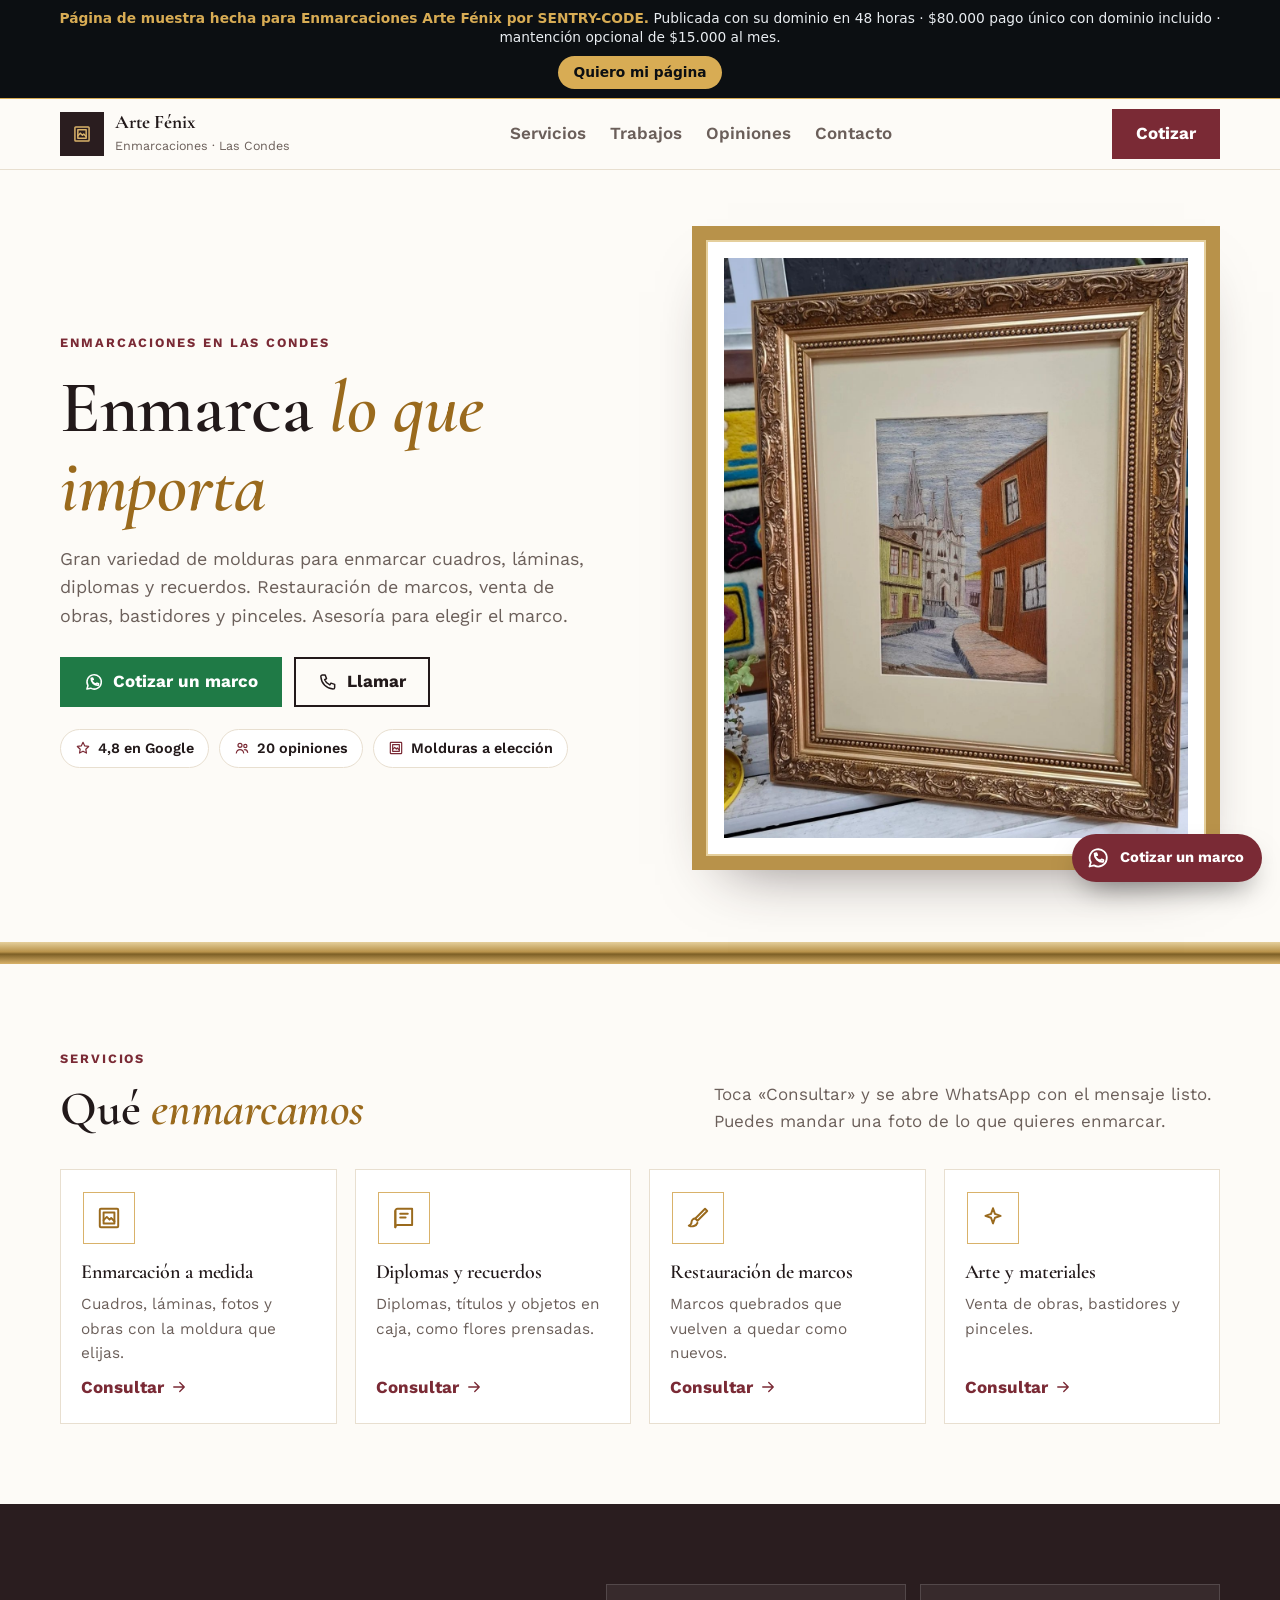
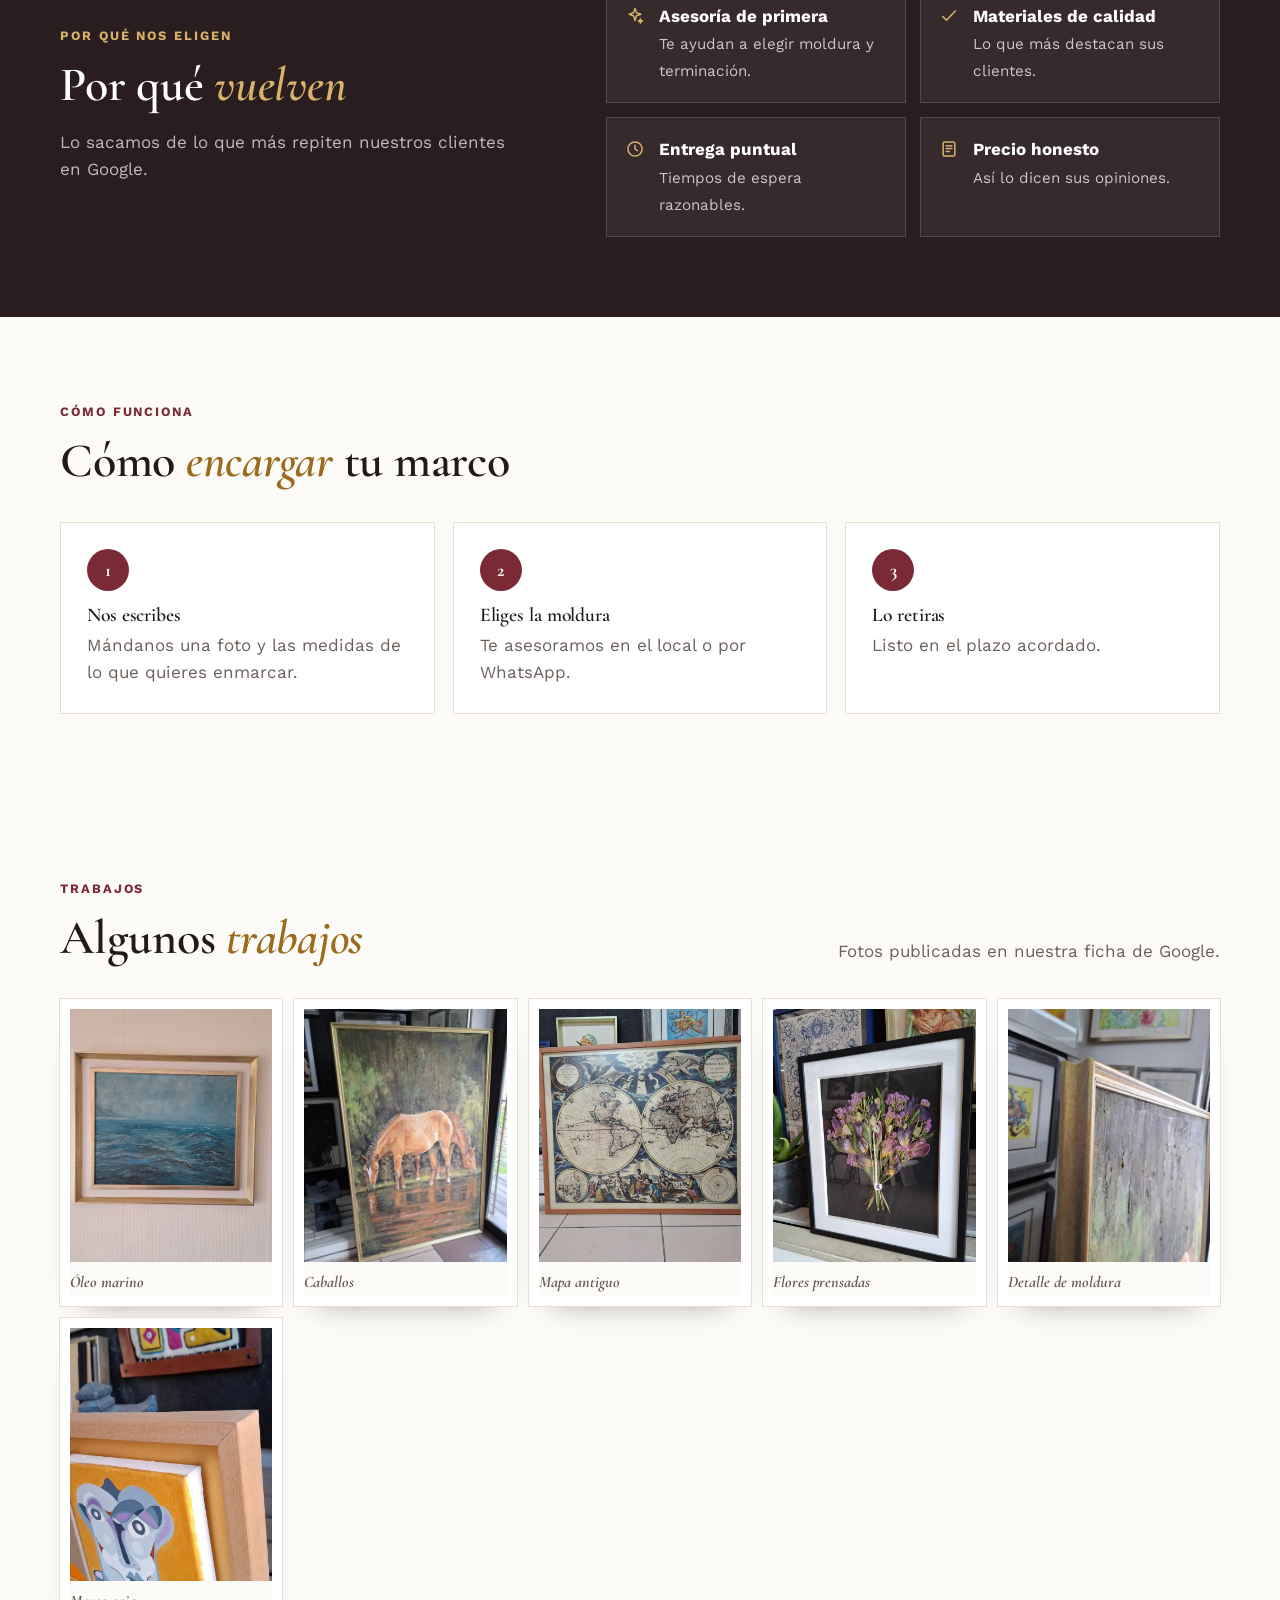
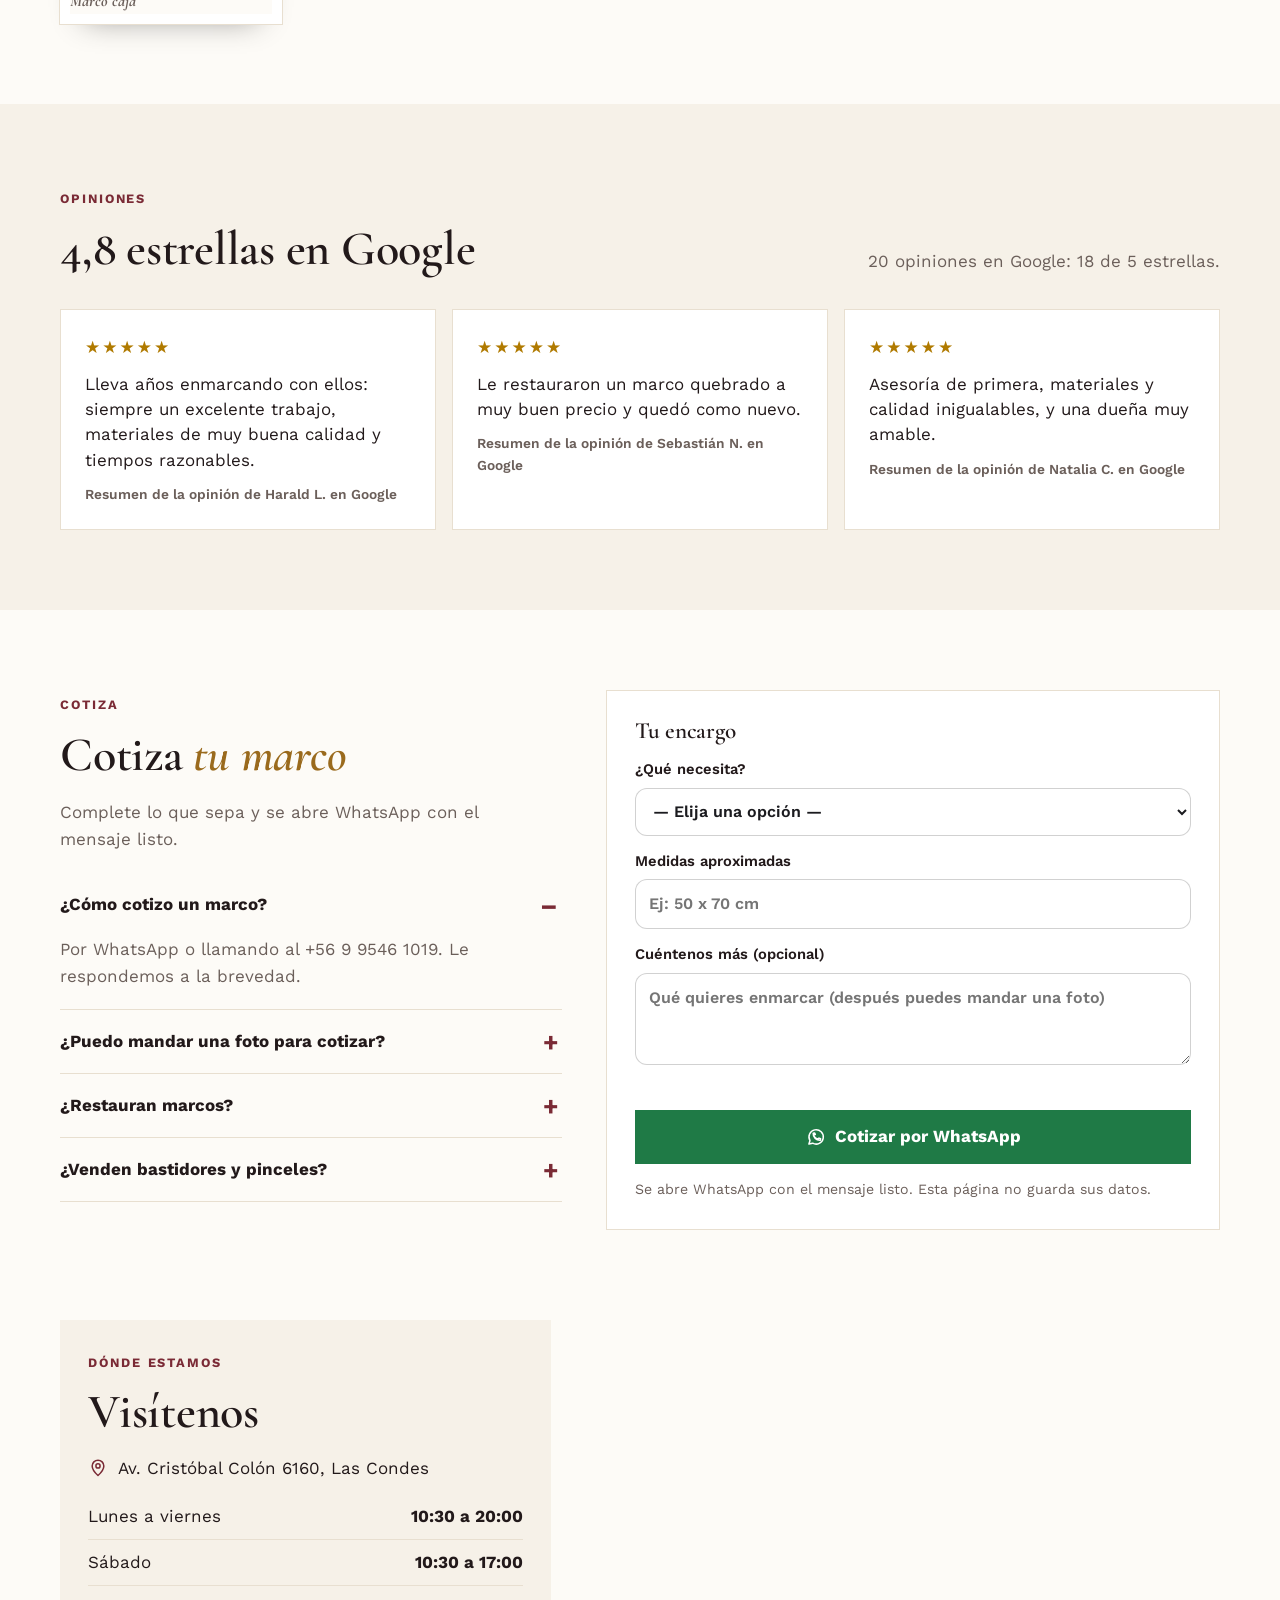
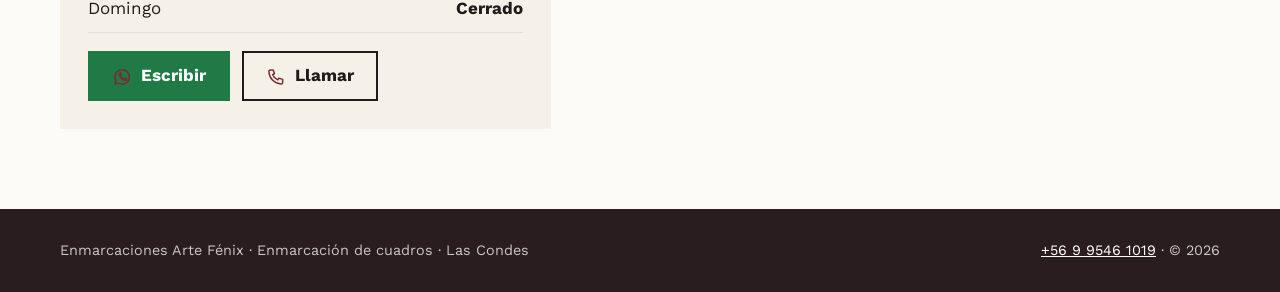
==== index.html @ 9c87235c "Demo enmarcaciones-arte-fenix con su ficha de Google Co-Authored-By: Claude Opus 5.5 <noreply@anthro" ====
<!doctype html>
<html lang="es-CL">
<head>
<meta charset="utf-8">
<meta name="viewport" content="width=device-width, initial-scale=1">
<title>Enmarcaciones Arte Fénix · Enmarcación de cuadros en Las Condes</title>
<meta name="description" content="Enmarcaciones Arte Fénix: enmarcación a medida, diplomas, restauración de marcos y venta de obras y bastidores en Av. Cristóbal Colón 6160, Las Condes.">
<meta name="robots" content="noindex">
<meta property="og:title" content="Enmarcaciones Arte Fénix · Enmarcación de cuadros en Las Condes">
<meta property="og:description" content="Enmarcaciones Arte Fénix: enmarcación a medida, diplomas, restauración de marcos y venta de obras y bastidores en Av. Cristóbal Colón 6160, Las Condes.">
<meta property="og:image" content="https://delaguardaagustin.github.io/enmarcaciones-arte-fenix/assets/vista.jpg"><meta property="og:image:width" content="1200"><meta property="og:image:height" content="630">
<meta property="og:url" content="https://delaguardaagustin.github.io/enmarcaciones-arte-fenix/">
<meta property="og:type" content="website">
<meta name="twitter:card" content="summary_large_image">
<meta name="theme-color" content="#2a1d1f">
<link rel="icon" href="assets/icono.png">
<link rel="preconnect" href="https://fonts.googleapis.com"><link rel="preconnect" href="https://fonts.gstatic.com" crossorigin>
<link href="https://fonts.googleapis.com/css2?family=Cormorant+Garamond:ital,wght@0,500;0,600;1,500&family=Work+Sans:wght@400;500;600&display=swap" rel="stylesheet">
<script>document.documentElement.classList.add('js')</script>
<style>
*{box-sizing:border-box}html{scroll-behavior:smooth;-webkit-text-size-adjust:100%}body{margin:0;overflow-x:hidden}
img{max-width:100%;display:block}a{color:inherit}button,input,select,textarea{font:inherit}
.i{width:20px;height:20px;flex:none;fill:none;stroke:currentColor;stroke-width:1.8;stroke-linecap:round;stroke-linejoin:round}
.sr{position:absolute;width:1px;height:1px;overflow:hidden;clip:rect(0 0 0 0);white-space:nowrap}
:focus-visible{outline:3px solid var(--c2);outline-offset:2px}
.barra-movil{display:none}
@media (max-width:760px){.barra-movil{position:fixed;left:0;right:0;bottom:0;z-index:60;display:grid;grid-template-columns:1fr 1fr;box-shadow:0 -8px 24px -12px rgba(0,0,0,.35)}
 .barra-movil a{display:flex;align-items:center;justify-content:center;gap:8px;min-height:56px;font-weight:700;text-decoration:none;color:#fff;background:var(--c1)}
 .barra-movil a.wa{background:#1f7a46}body{padding-bottom:56px}}
.fab{position:fixed;right:18px;bottom:18px;z-index:59;display:inline-flex;align-items:center;gap:10px;background:var(--c1);color:#fff;text-decoration:none;font-weight:700;font-size:.92rem;padding:12px 18px 12px 14px;border-radius:999px;box-shadow:0 14px 30px -12px rgba(0,0,0,.55)}
.fab .i{width:24px;height:24px}
@media (max-width:760px){.fab{bottom:68px;right:12px;padding:11px 14px}.fab .fab-txt{display:none}}
.campo{display:grid;gap:6px;font-weight:600;font-size:.92rem}
.campo input,.campo select,.campo textarea{width:100%;min-height:48px;padding:11px 13px;border-radius:12px;border:1px solid rgba(0,0,0,.18);background:#fff;color:#1b1b1f;font-size:1rem}
.campo textarea{min-height:92px;resize:vertical}
.aviso-f{min-height:1.2em;margin:0;color:#a3122a;font-weight:600;font-size:.9rem}
.reveal{opacity:1}.js .reveal{opacity:0;transform:translateY(18px);transition:opacity .6s ease,transform .6s ease}.js .reveal.visto{opacity:1;transform:none}
@media (prefers-reduced-motion:reduce){.js .reveal{opacity:1;transform:none;transition:none}html{scroll-behavior:auto}}

body{font:400 17px/1.6 var(--fx);color:var(--tinta);background:var(--fondo)}
h1,h2,h3{font-family:var(--ft);margin:0;line-height:1.08}h2{font-size:clamp(1.9rem,4.4vw,3rem)}h1 em,h2 em{font-style:normal;color:var(--c1)}
.wrap{width:min(1160px,100% - 36px);margin:0 auto}section{padding:80px 0}
.eti{display:inline-flex;align-items:center;gap:8px;font-weight:700;font-size:.8rem;letter-spacing:.15em;text-transform:uppercase;color:var(--c1);margin-bottom:14px}
header{position:sticky;top:0;z-index:50;background:var(--fondo);border-bottom:1px solid var(--linea)}
.nav{display:flex;align-items:center;justify-content:space-between;gap:16px;min-height:70px}
.marca{display:flex;align-items:center;gap:11px;text-decoration:none;min-width:0}
.marca .sello{width:44px;height:44px;border-radius:calc(var(--r) * .6);background:var(--c1);color:#fff;display:grid;place-items:center;flex:none}
.marca b{display:block;font:700 1.2rem/1.1 var(--ft)}.marca small{display:block;font-size:.78rem;color:var(--suave);margin-top:3px}
.menu{display:flex;gap:24px}.menu a{text-decoration:none;font-weight:600;color:var(--suave)}.menu a:hover{color:var(--c1)}
@media (max-width:940px){.menu{display:none}}
.btn{display:inline-flex;align-items:center;justify-content:center;gap:9px;min-height:50px;padding:0 22px;border-radius:var(--r);font-weight:700;text-decoration:none;border:2px solid currentColor;cursor:pointer;transition:transform .15s}
.btn:hover{transform:translateY(-2px)}.btn-p{background:var(--c1);border-color:var(--c1);color:#fff}.btn-wa{background:#1f7a46;border-color:#1f7a46;color:#fff}.btn-o{color:var(--tinta);background:transparent}
@media (max-width:520px){.nav .btn{display:none}}
.portada{padding:56px 0 72px}.portada h1{font-size:clamp(2.3rem,5.4vw,4rem)}.baja{font-size:1.12rem;color:var(--suave);max-width:48ch;margin:18px 0 26px}
.acciones{display:flex;flex-wrap:wrap;gap:12px}
.chips{display:flex;flex-wrap:wrap;gap:10px;list-style:none;padding:0;margin:22px 0 0}
.chips li{display:inline-flex;align-items:center;gap:7px;background:var(--panel);border:1px solid var(--linea);border-radius:999px;padding:7px 14px;font-size:.9rem;font-weight:600}.chips .i{width:16px;height:16px;color:var(--c1)}
.lado .wrap{display:grid;grid-template-columns:1.05fr .95fr;gap:48px;align-items:center}
.foto-p{position:relative}.foto-p img{width:100%;aspect-ratio:4/3;object-fit:cover;border-radius:var(--r)}
@media (max-width:880px){.lado .wrap{grid-template-columns:1fr}}
.plena{position:relative;min-height:min(86vh,760px);display:flex;align-items:flex-end;background:linear-gradient(180deg,rgba(0,0,0,.15),rgba(0,0,0,.72)),var(--fondo-p) center/cover;color:#fff}
.plena .caja-p{max-width:680px}.plena .baja{color:rgba(255,255,255,.86)}.plena .btn-o{color:#fff}.plena .chips li{background:rgba(0,0,0,.35);border-color:rgba(255,255,255,.25);color:#fff}
.arriba .fila-p{display:grid;grid-template-columns:1fr auto;gap:30px;align-items:end;margin:8px 0 30px}.arriba .foto-p img{aspect-ratio:21/9}
@media (max-width:820px){.arriba .fila-p{grid-template-columns:1fr}.arriba .foto-p img{aspect-ratio:4/3}}
.cab{display:flex;flex-wrap:wrap;justify-content:space-between;align-items:flex-end;gap:16px 40px;margin-bottom:34px}.cab p{max-width:46ch;color:var(--suave);margin:0}
.servs{display:grid;grid-template-columns:repeat(auto-fit,minmax(230px,1fr));gap:18px}
.serv{background:var(--panel);border:1px solid var(--linea);border-radius:var(--r);overflow:hidden;display:flex;flex-direction:column}
.serv img{width:100%;aspect-ratio:4/3;object-fit:cover}.serv .ic-serv{margin:22px 22px 0;width:52px;height:52px;border-radius:calc(var(--r) * .6);display:grid;place-items:center;background:var(--c3);color:var(--c1)}
.serv .ic-serv .i{width:26px;height:26px}
.serv div{padding:18px 20px 22px;display:flex;flex-direction:column;gap:8px;flex:1}.serv h3{font-size:1.25rem}.serv p{margin:0;color:var(--suave);font-size:.96rem;flex:1}
.serv a{display:inline-flex;align-items:center;gap:6px;font-weight:700;color:var(--c1);text-decoration:none}.serv a .i{width:18px;height:18px}
.confianza{background:var(--oscuro);color:#f2f2f2}.confianza h2{color:#fff}.confianza h2 em{color:var(--c2)}.plena .eti{color:var(--c2)}.confianza .eti{color:var(--c2)}.confianza .nota-p{color:rgba(255,255,255,.7)}
.confianza .wrap{display:grid;grid-template-columns:.9fr 1.1fr;gap:44px;align-items:center}@media (max-width:860px){.confianza .wrap{grid-template-columns:1fr}}
.puntos{list-style:none;margin:0;padding:0;display:grid;grid-template-columns:1fr 1fr;gap:14px}@media (max-width:560px){.puntos{grid-template-columns:1fr}}
.puntos li{display:flex;gap:14px;align-items:flex-start;background:rgba(255,255,255,.06);border:1px solid rgba(255,255,255,.14);border-radius:var(--r);padding:18px}
.puntos .i{color:var(--c2);margin-top:3px}.puntos b{display:block;color:#fff}.puntos span{color:rgba(255,255,255,.74);font-size:.95rem}
.nota-p{color:var(--suave);max-width:42ch}
.pasos{list-style:none;padding:0;margin:0;display:grid;grid-template-columns:repeat(3,1fr);gap:18px;counter-reset:p}
.pasos li{counter-increment:p;padding:26px;background:var(--panel);border:1px solid var(--linea);border-radius:var(--r)}
.pasos li::before{content:counter(p);display:grid;place-items:center;width:42px;height:42px;border-radius:50%;background:var(--c1);color:#fff;font:700 1.15rem/1 var(--ft);margin-bottom:14px}
.pasos h3{font-size:1.22rem;margin-bottom:6px}.pasos p{margin:0;color:var(--suave)}
@media (max-width:820px){.pasos{grid-template-columns:1fr}}
.gal{display:grid;grid-template-columns:repeat(auto-fit,minmax(200px,1fr));gap:12px}
.gal figure{margin:0;border-radius:var(--r);overflow:hidden;position:relative}.gal img{width:100%;aspect-ratio:1/1;object-fit:cover}
.gal figcaption{position:absolute;left:10px;bottom:10px;background:var(--fondo);color:var(--tinta);font-size:.82rem;font-weight:700;padding:5px 11px;border-radius:999px}
@media (max-width:520px){.gal{grid-template-columns:1fr 1fr}}
.opis{background:var(--c3)}
.resgrid{display:grid;grid-template-columns:repeat(3,1fr);gap:16px}@media (max-width:900px){.resgrid{grid-template-columns:1fr}}
.res{margin:0;background:var(--panel);border:1px solid var(--linea);border-radius:var(--r);padding:24px;display:flex;flex-direction:column;gap:10px}
.res blockquote{margin:0;font-size:1.06rem;line-height:1.5}.res figcaption{color:var(--suave);font-size:.86rem;font-weight:600}.est{color:#b07a00;letter-spacing:2px}
.pedir .wrap{display:grid;grid-template-columns:.9fr 1.1fr;gap:44px;align-items:start}@media (max-width:880px){.pedir .wrap{grid-template-columns:1fr}}
.faqs{margin-top:20px}
.form{background:var(--panel);border:1px solid var(--linea);border-radius:var(--r);padding:28px;display:grid;gap:14px;color:var(--tinta)}
.form h3{font-size:1.45rem}.form small{color:var(--suave)}
.form .btn-f{display:flex;align-items:center;justify-content:center;gap:9px;min-height:54px;border:0;border-radius:var(--r);background:#1f7a46;color:#fff;font-weight:700;cursor:pointer}
.tipo{display:flex;flex-wrap:wrap;gap:8px;border:0;padding:0;margin:0}.tipo legend{font-weight:600;font-size:.92rem;margin-bottom:8px;width:100%}
.tipo label{display:inline-flex;align-items:center;min-height:44px;padding:0 16px;border:1px solid var(--linea);border-radius:var(--r);cursor:pointer;font-weight:600;font-size:.94rem;position:relative}
.tipo input{position:absolute;opacity:0}.tipo label:has(input:checked){border-color:var(--c1);background:var(--c3);color:var(--c1)}.tipo label:has(input:focus-visible){outline:3px solid var(--c2)}
.faq{border-bottom:1px solid var(--linea)}.faq summary{cursor:pointer;list-style:none;padding:18px 34px 18px 0;font-weight:700;position:relative}
.faq summary::-webkit-details-marker{display:none}.faq summary::after{content:"+";position:absolute;right:4px;top:12px;font-size:1.6rem;color:var(--c1)}
.faq[open] summary::after{content:"–"}.faq p{margin:0 0 18px;color:var(--suave)}
.lugar{padding-top:10px}.donde{display:grid;grid-template-columns:1fr 1.3fr;gap:30px;align-items:stretch}.donde .dato{background:var(--c3);border-radius:var(--r);padding:28px}
.donde h2{margin-bottom:16px}.donde .dato p{margin:0 0 12px;display:flex;gap:10px}.donde .dato .i{color:var(--c1);margin-top:3px}
.hor{list-style:none;padding:0;margin:0 0 18px}.hor li{display:flex;justify-content:space-between;gap:12px;padding:9px 0;border-bottom:1px solid var(--linea)}
.mapa{width:100%;min-height:320px;height:100%;border:0;border-radius:var(--r)}
@media (max-width:820px){.donde{grid-template-columns:1fr}}
footer{background:var(--oscuro);color:rgba(255,255,255,.75);font-size:.9rem;padding:30px 0}footer .wrap{display:flex;flex-wrap:wrap;gap:10px 26px;justify-content:space-between}footer a{color:#fff}
:root{--c1:#7a2a35;--c2:#d9b26a;--c3:#f6f1e8;--fondo:#fdfbf7;--tinta:#22191a;--suave:#6b5f5a;--linea:#e8dfd0;--panel:#fff;--oscuro:#2a1d1f;--ft:'Cormorant Garamond',Georgia,serif;--fx:'Work Sans',system-ui,sans-serif;--r:0px}
h1,h2,h3{font-weight:600;letter-spacing:-.005em}h1{font-size:clamp(2.8rem,6vw,4.6rem)!important}h1 em,h2 em{font-style:italic;color:#9a6a1d}
.foto-p{padding:18px;background:#fff;border:14px solid #b8924a;box-shadow:inset 0 0 0 2px #e5cf9c,0 30px 60px -36px rgba(42,29,31,.6)}
.foto-p img{border-radius:0;aspect-ratio:4/5}
.marca .sello{border-radius:0;background:var(--oscuro);color:var(--c2)}.btn{border-radius:0}.btn-p{background:var(--c1)}
.gal figure{border:10px solid #fff;box-shadow:0 0 0 1px var(--linea),0 18px 30px -24px rgba(0,0,0,.45)}.gal img{aspect-ratio:4/5}
.gal figcaption{background:transparent;color:var(--suave);position:static;padding:8px 0 0;font-style:italic;font-family:var(--ft);font-size:1rem}
.serv{border:1px solid var(--linea)}.serv .ic-serv{background:transparent;border:1px solid var(--c2);color:#9a6a1d}
.moldura{height:22px;background:linear-gradient(180deg,#e5cf9c,#b8924a 45%,#7d5f26 55%,#d9b26a)}</style>
</head>
<body>

<style>
.muestra{background:#0c0f12;color:#e9edf1;font:500 .86rem/1.4 system-ui,-apple-system,"Segoe UI",sans-serif;border-bottom:1px solid #d8ac54}
.muestra div{width:min(1220px,100% - 28px);margin:0 auto;display:flex;flex-wrap:wrap;align-items:center;justify-content:center;gap:8px 18px;padding:9px 0;text-align:center}
.muestra b{color:#d8ac54;font-weight:700}
.muestra a{background:#d8ac54;color:#0c0f12;font-weight:700;text-decoration:none;border-radius:999px;padding:7px 15px;white-space:nowrap}
.muestra a:hover{background:#e9c57a}
</style>
<div class="muestra"><div><span><b>Página de muestra hecha para Enmarcaciones Arte Fénix por SENTRY-CODE.</b> Publicada con su dominio en 48 horas · $80.000 pago único con dominio incluido · mantención opcional de $15.000 al mes.</span><a href="https://wa.me/56974479565?text=Hola%20Agust%C3%ADn%2C%20vi%20la%20p%C3%A1gina%20de%20muestra%20de%20Enmarcaciones%20Arte%20F%C3%A9nix%20y%20quiero%20publicarla" target="_blank" rel="noopener">Quiero mi página</a></div></div>

<header><div class="wrap nav">
  <a class="marca" href="#inicio"><span class="sello"><svg class="i" viewBox="0 0 24 24" aria-hidden="true"><rect x="3.5" y="3.5" width="17" height="17" rx="1"/><rect x="7" y="7" width="10" height="10"/><path d="M7 14l3-3 2.5 2.5L14 12l3 3"/></svg></span><span><b>Arte Fénix</b><small>Enmarcaciones · Las Condes</small></span></a>
  <nav class="menu" aria-label="Secciones"><a href="#servicios">Servicios</a><a href="#trabajos">Trabajos</a><a href="#opiniones">Opiniones</a><a href="#contacto">Contacto</a></nav>
  <a class="btn btn-p" href="#contacto">Cotizar</a>
</div></header>
<main id="inicio">
<section class="portada lado"><div class="wrap">
    <div class="reveal"><span class="eti">Enmarcaciones en Las Condes</span><h1>Enmarca <em>lo que importa</em></h1><p class="baja">Gran variedad de molduras para enmarcar cuadros, láminas, diplomas y recuerdos. Restauración de marcos, venta de obras, bastidores y pinceles. Asesoría para elegir el marco.</p>
      <div class="acciones"><a class="btn btn-wa" href="https://wa.me/56995461019?text=Hola%2C%20vi%20su%20p%C3%A1gina%20web%20y%20quiero%20cotizar%20un%20marco" target="_blank" rel="noopener"><svg class="i" viewBox="0 0 24 24" aria-hidden="true"><path d="M3.5 20.5l1.3-4.2A8.6 8.6 0 1 1 8 19.4z"/><path d="M9 8.6c.2 2.9 2.6 5.4 5.6 5.8l1-1.1 1.9.8-.4 1.8c-4.6.4-8.8-3.6-8.5-8.3l1.8-.4.8 1.9z"/></svg>Cotizar un marco</a><a class="btn btn-o" href="tel:+56995461019"><svg class="i" viewBox="0 0 24 24" aria-hidden="true"><path d="M5 3.5h3.6l1.6 4.4-2.2 1.4a11 11 0 0 0 6.2 6.2l1.4-2.2 4.4 1.6V18.5A2 2 0 0 1 18 20.5 15.5 15.5 0 0 1 3.5 6 2 2 0 0 1 5 3.5z"/></svg>Llamar</a></div><ul class="chips"><li><svg class="i" viewBox="0 0 24 24" aria-hidden="true"><path d="M12 3.5l2.6 5.4 5.9.8-4.3 4.1 1 5.8L12 16.8l-5.2 2.8 1-5.8-4.3-4.1 5.9-.8z"/></svg>4,8 en Google</li><li><svg class="i" viewBox="0 0 24 24" aria-hidden="true"><circle cx="9" cy="8" r="3"/><path d="M3.5 19.5c.6-3.3 2.8-5 5.5-5s4.9 1.7 5.5 5"/><circle cx="17" cy="9" r="2.4"/><path d="M15.5 14.6c2.4-.3 4.4 1.2 5 4"/></svg>20 opiniones</li><li><svg class="i" viewBox="0 0 24 24" aria-hidden="true"><rect x="3.5" y="3.5" width="17" height="17" rx="1"/><rect x="7" y="7" width="10" height="10"/><path d="M7 14l3-3 2.5 2.5L14 12l3 3"/></svg>Molduras a elección</li></ul></div>
    <div class="foto-p reveal"><img src="assets/hero.jpg" alt="Lámina enmarcada con passe-partout crema y marco dorado tallado"></div></div></section>
<div class="moldura" aria-hidden="true"></div>
<section id="servicios"><div class="wrap">
  <div class="cab reveal"><div><span class="eti">Servicios</span><h2>Qué <em>enmarcamos</em></h2></div><p>Toca «Consultar» y se abre WhatsApp con el mensaje listo. Puedes mandar una foto de lo que quieres enmarcar.</p></div>
  <div class="servs"><article class="serv reveal"><span class="ic-serv"><svg class="i" viewBox="0 0 24 24" aria-hidden="true"><rect x="3.5" y="3.5" width="17" height="17" rx="1"/><rect x="7" y="7" width="10" height="10"/><path d="M7 14l3-3 2.5 2.5L14 12l3 3"/></svg></span><div><h3>Enmarcación a medida</h3><p>Cuadros, láminas, fotos y obras con la moldura que elijas.</p>
      <a href="https://wa.me/56995461019?text=Hola%2C%20vi%20su%20p%C3%A1gina%20web%20y%20quiero%20consultar%20por%3A%20enmarcaci%C3%B3n%20a%20medida." target="_blank" rel="noopener">Consultar <svg class="i" viewBox="0 0 24 24" aria-hidden="true"><path d="M5 12h14M13 6l6 6-6 6"/></svg></a></div></article><article class="serv reveal"><span class="ic-serv"><svg class="i" viewBox="0 0 24 24" aria-hidden="true"><path d="M4 5.5A2 2 0 0 1 6 3.5h13.5v15H6a2 2 0 0 0-2 2z"/><path d="M4 20.5v-15M8.5 8h7M8.5 11.5h5"/></svg></span><div><h3>Diplomas y recuerdos</h3><p>Diplomas, títulos y objetos en caja, como flores prensadas.</p>
      <a href="https://wa.me/56995461019?text=Hola%2C%20vi%20su%20p%C3%A1gina%20web%20y%20quiero%20consultar%20por%3A%20diplomas%20y%20recuerdos." target="_blank" rel="noopener">Consultar <svg class="i" viewBox="0 0 24 24" aria-hidden="true"><path d="M5 12h14M13 6l6 6-6 6"/></svg></a></div></article><article class="serv reveal"><span class="ic-serv"><svg class="i" viewBox="0 0 24 24" aria-hidden="true"><path d="M18.5 3.5l2 2-9 9-2-2z"/><path d="M9.5 12.5c-2 0-3.5 1.5-3.5 3.5 0 1.5-1 2.5-2.5 3 3 1.5 7 .5 8-2.5"/></svg></span><div><h3>Restauración de marcos</h3><p>Marcos quebrados que vuelven a quedar como nuevos.</p>
      <a href="https://wa.me/56995461019?text=Hola%2C%20vi%20su%20p%C3%A1gina%20web%20y%20quiero%20consultar%20por%3A%20restauraci%C3%B3n%20de%20marcos." target="_blank" rel="noopener">Consultar <svg class="i" viewBox="0 0 24 24" aria-hidden="true"><path d="M5 12h14M13 6l6 6-6 6"/></svg></a></div></article><article class="serv reveal"><span class="ic-serv"><svg class="i" viewBox="0 0 24 24" aria-hidden="true"><path d="M12 3l1.8 5.2L19 10l-5.2 1.8L12 17l-1.8-5.2L5 10l5.2-1.8z"/></svg></span><div><h3>Arte y materiales</h3><p>Venta de obras, bastidores y pinceles.</p>
      <a href="https://wa.me/56995461019?text=Hola%2C%20vi%20su%20p%C3%A1gina%20web%20y%20quiero%20consultar%20por%3A%20arte%20y%20materiales." target="_blank" rel="noopener">Consultar <svg class="i" viewBox="0 0 24 24" aria-hidden="true"><path d="M5 12h14M13 6l6 6-6 6"/></svg></a></div></article></div>
</div></section>

<section class="confianza"><div class="wrap">
  <div class="reveal"><span class="eti">Por qué nos eligen</span><h2>Por qué <em>vuelven</em></h2><p class="nota-p">Lo sacamos de lo que más repiten nuestros clientes en Google.</p></div>
  <ul class="puntos reveal"><li><svg class="i" viewBox="0 0 24 24" aria-hidden="true"><path d="M12 3l1.8 5.2L19 10l-5.2 1.8L12 17l-1.8-5.2L5 10l5.2-1.8z"/><path d="M18.5 15.5l.7 1.8 1.8.7-1.8.7-.7 1.8-.7-1.8-1.8-.7 1.8-.7z"/></svg><div><b>Asesoría de primera</b><span>Te ayudan a elegir moldura y terminación.</span></div></li><li><svg class="i" viewBox="0 0 24 24" aria-hidden="true"><path d="M4.5 12.5l4.5 4.5 10.5-11"/></svg><div><b>Materiales de calidad</b><span>Lo que más destacan sus clientes.</span></div></li><li><svg class="i" viewBox="0 0 24 24" aria-hidden="true"><circle cx="12" cy="12" r="8.5"/><path d="M12 7.5V12l3 2"/></svg><div><b>Entrega puntual</b><span>Tiempos de espera razonables.</span></div></li><li><svg class="i" viewBox="0 0 24 24" aria-hidden="true"><rect x="5" y="3.5" width="14" height="17" rx="2"/><path d="M8.5 8h7M8.5 11.5h7M8.5 15h4"/></svg><div><b>Precio honesto</b><span>Así lo dicen sus opiniones.</span></div></li></ul>
</div></section>

<section class="como"><div class="wrap">
  <div class="cab reveal"><div><span class="eti">Cómo funciona</span><h2>Cómo <em>encargar</em> tu marco</h2></div></div>
  <ol class="pasos"><li class="reveal"><h3>Nos escribes</h3><p>Mándanos una foto y las medidas de lo que quieres enmarcar.</p></li><li class="reveal"><h3>Eliges la moldura</h3><p>Te asesoramos en el local o por WhatsApp.</p></li><li class="reveal"><h3>Lo retiras</h3><p>Listo en el plazo acordado.</p></li></ol>
</div></section>

<section id="trabajos"><div class="wrap">
  <div class="cab reveal"><div><span class="eti">Trabajos</span><h2>Algunos <em>trabajos</em></h2></div><p>Fotos publicadas en nuestra ficha de Google.</p></div>
  <div class="gal"><figure class="reveal"><img src="assets/g1.jpg" alt="Óleo de un mar con marco dorado y passe-partout lino" loading="lazy"><figcaption>Óleo marino</figcaption></figure><figure class="reveal"><img src="assets/g2.jpg" alt="Pintura de caballos con marco dorado delgado" loading="lazy"><figcaption>Caballos</figcaption></figure><figure class="reveal"><img src="assets/g3.jpg" alt="Mapa antiguo del mundo enmarcado en madera" loading="lazy"><figcaption>Mapa antiguo</figcaption></figure><figure class="reveal"><img src="assets/g4.jpg" alt="Ramo de flores prensadas en caja negra con passe-partout blanco" loading="lazy"><figcaption>Flores prensadas</figcaption></figure><figure class="reveal"><img src="assets/g5.jpg" alt="Esquina de una moldura dorada envejecida" loading="lazy"><figcaption>Detalle de moldura</figcaption></figure><figure class="reveal"><img src="assets/g6.jpg" alt="Obra en marco tipo caja de madera clara" loading="lazy"><figcaption>Marco caja</figcaption></figure></div>
</div></section>

<section id="opiniones" class="opis"><div class="wrap">
  <div class="cab reveal"><div><span class="eti">Opiniones</span><h2>4,8 estrellas en Google</h2></div><p>20 opiniones en Google: 18 de 5 estrellas.</p></div>
  <div class="resgrid"><figure class="res reveal"><span class="est" aria-label="5 de 5 estrellas">★★★★★</span><blockquote>Lleva años enmarcando con ellos: siempre un excelente trabajo, materiales de muy buena calidad y tiempos razonables.</blockquote><figcaption>Resumen de la opinión de Harald L. en Google</figcaption></figure><figure class="res reveal"><span class="est" aria-label="5 de 5 estrellas">★★★★★</span><blockquote>Le restauraron un marco quebrado a muy buen precio y quedó como nuevo.</blockquote><figcaption>Resumen de la opinión de Sebastián N. en Google</figcaption></figure><figure class="res reveal"><span class="est" aria-label="5 de 5 estrellas">★★★★★</span><blockquote>Asesoría de primera, materiales y calidad inigualables, y una dueña muy amable.</blockquote><figcaption>Resumen de la opinión de Natalia C. en Google</figcaption></figure></div>
</div></section>

<section id="contacto" class="pedir"><div class="wrap">
  <div class="reveal"><span class="eti">Cotiza</span><h2>Cotiza <em>tu marco</em></h2>
    <p class="nota-p">Complete lo que sepa y se abre WhatsApp con el mensaje listo.</p>
    <div class="faqs"><details class="faq" open><summary>¿Cómo cotizo un marco?</summary><p>Por WhatsApp o llamando al +56 9 9546 1019. Le respondemos a la brevedad.</p></details><details class="faq"><summary>¿Puedo mandar una foto para cotizar?</summary><p>Sí, con las medidas aproximadas.</p></details><details class="faq"><summary>¿Restauran marcos?</summary><p>Sí, también marcos quebrados.</p></details><details class="faq"><summary>¿Venden bastidores y pinceles?</summary><p>Sí, además de obras.</p></details></div></div>
  <form class="form reveal" data-cot novalidate data-wa="56995461019" data-msg="Hola, vi su página web y quiero cotizar un marco." data-falta="Elija qué necesita.">
    <h3>Tu encargo</h3>
    <label class="campo">¿Qué necesita?<select data-k="Necesito:" data-req><option value="">— Elija una opción —</option><option>Enmarcación a medida</option><option>Diplomas y recuerdos</option><option>Restauración de marcos</option><option>Arte y materiales</option><option>Otra consulta</option></select></label>
    <label class="campo">Medidas aproximadas<input data-k="Medidas:" placeholder="Ej: 50 x 70 cm"></label>
    <label class="campo">Cuéntenos más (opcional)<textarea data-k="Detalle:" placeholder="Qué quieres enmarcar (después puedes mandar una foto)"></textarea></label>
    <p class="aviso-f" role="status"></p>
    <button class="btn-f" type="submit"><svg class="i" viewBox="0 0 24 24" aria-hidden="true"><path d="M3.5 20.5l1.3-4.2A8.6 8.6 0 1 1 8 19.4z"/><path d="M9 8.6c.2 2.9 2.6 5.4 5.6 5.8l1-1.1 1.9.8-.4 1.8c-4.6.4-8.8-3.6-8.5-8.3l1.8-.4.8 1.9z"/></svg>Cotizar por WhatsApp</button>
    <small>Se abre WhatsApp con el mensaje listo. Esta página no guarda sus datos.</small>
  </form>
</div></section>

<section id="ubicacion" class="lugar"><div class="wrap">
  <div class="donde">
    <div class="dato reveal"><span class="eti">Dónde estamos</span><h2>Visítenos</h2>
      <p><svg class="i" viewBox="0 0 24 24" aria-hidden="true"><path d="M12 21s-7-6.2-7-11.4A7 7 0 0 1 19 9.6C19 14.8 12 21 12 21z"/><circle cx="12" cy="9.5" r="2.5"/></svg><span>Av. Cristóbal Colón 6160, Las Condes</span></p><ul class="hor"><li><span>Lunes a viernes</span><b>10:30 a 20:00</b></li><li><span>Sábado</span><b>10:30 a 17:00</b></li><li><span>Domingo</span><b>Cerrado</b></li></ul>
      <div class="acciones"><a class="btn btn-wa" href="https://wa.me/56995461019?text=Hola%2C%20vi%20su%20p%C3%A1gina%20web%20y%20quiero%20cotizar%20un%20marco" target="_blank" rel="noopener"><svg class="i" viewBox="0 0 24 24" aria-hidden="true"><path d="M3.5 20.5l1.3-4.2A8.6 8.6 0 1 1 8 19.4z"/><path d="M9 8.6c.2 2.9 2.6 5.4 5.6 5.8l1-1.1 1.9.8-.4 1.8c-4.6.4-8.8-3.6-8.5-8.3l1.8-.4.8 1.9z"/></svg>Escribir</a><a class="btn btn-o" href="tel:+56995461019"><svg class="i" viewBox="0 0 24 24" aria-hidden="true"><path d="M5 3.5h3.6l1.6 4.4-2.2 1.4a11 11 0 0 0 6.2 6.2l1.4-2.2 4.4 1.6V18.5A2 2 0 0 1 18 20.5 15.5 15.5 0 0 1 3.5 6 2 2 0 0 1 5 3.5z"/></svg>Llamar</a></div></div>
    <iframe class="mapa" title="Mapa de Enmarcaciones Arte Fénix" loading="lazy" src="https://www.google.com/maps?q=Av.%20Crist%C3%B3bal%20Col%C3%B3n%206160%2C%20Las%20Condes%2C%20Chile&z=15&output=embed"></iframe>
  </div>
</div></section>
</main>
<footer><div class="wrap"><span>Enmarcaciones Arte Fénix · Enmarcación de cuadros · Las Condes</span><span><a href="tel:+56995461019">+56 9 9546 1019</a> · &copy; <span id="y"></span></span></div></footer>
<script>
document.querySelectorAll('form[data-cot]').forEach(function(f){f.addEventListener('submit',function(ev){ev.preventDefault();
  var m=f.getAttribute('data-msg'),av=f.querySelector('.aviso-f'),falta=null;
  f.querySelectorAll('[data-k]').forEach(function(el){if((el.type==='radio')&&!el.checked)return;var v=el.value.trim();if(!v&&el.hasAttribute('data-req')&&!falta)falta=el;if(v)m+=' '+el.getAttribute('data-k')+' '+v+'.'});
  if(falta){av.textContent=f.getAttribute('data-falta');falta.focus();return}av.textContent='';
  window.open('https://wa.me/'+f.getAttribute('data-wa')+'?text='+encodeURIComponent(m),'_blank','noopener')})});
</script>
<div class="barra-movil">
  <a class="ll" href="tel:+56995461019"><svg class="i" viewBox="0 0 24 24" aria-hidden="true"><path d="M5 3.5h3.6l1.6 4.4-2.2 1.4a11 11 0 0 0 6.2 6.2l1.4-2.2 4.4 1.6V18.5A2 2 0 0 1 18 20.5 15.5 15.5 0 0 1 3.5 6 2 2 0 0 1 5 3.5z"/></svg>Llamar</a>
  <a class="wa" href="https://wa.me/56995461019?text=Hola%2C%20vi%20su%20p%C3%A1gina%20web%20y%20quiero%20cotizar%20un%20marco" target="_blank" rel="noopener"><svg class="i" viewBox="0 0 24 24" aria-hidden="true"><path d="M3.5 20.5l1.3-4.2A8.6 8.6 0 1 1 8 19.4z"/><path d="M9 8.6c.2 2.9 2.6 5.4 5.6 5.8l1-1.1 1.9.8-.4 1.8c-4.6.4-8.8-3.6-8.5-8.3l1.8-.4.8 1.9z"/></svg>WhatsApp</a>
</div>
<a class="fab" href="https://wa.me/56995461019?text=Hola%2C%20vi%20su%20p%C3%A1gina%20web%20y%20quiero%20cotizar%20un%20marco" target="_blank" rel="noopener"><svg class="i" viewBox="0 0 24 24" aria-hidden="true"><path d="M3.5 20.5l1.3-4.2A8.6 8.6 0 1 1 8 19.4z"/><path d="M9 8.6c.2 2.9 2.6 5.4 5.6 5.8l1-1.1 1.9.8-.4 1.8c-4.6.4-8.8-3.6-8.5-8.3l1.8-.4.8 1.9z"/></svg><span class="fab-txt">Cotizar un marco</span></a>
<script>
(function(){
  var d=document.documentElement;
  var io='IntersectionObserver' in window?new IntersectionObserver(function(es){es.forEach(function(x){if(x.isIntersecting){x.target.classList.add('visto');io.unobserve(x.target)}})},{rootMargin:'0px 0px -8% 0px'}):null;
  document.querySelectorAll('.reveal').forEach(function(el){io?io.observe(el):el.classList.add('visto')});
  var y=document.getElementById('y');if(y)y.textContent=new Date().getFullYear();
  var f=document.getElementById('fWa');
  if(f)f.addEventListener('submit',function(ev){ev.preventDefault();
    var g=function(id){var el=document.getElementById(id);return el?el.value.trim():''};
    var av=document.getElementById('fAviso');
    if(!g('fServ')){av.textContent=f.getAttribute('data-falta');document.getElementById('fServ').focus();return}
    av.textContent='';
    var m=f.getAttribute('data-msg')+g('fServ')+'.';
    if(g('fNombre'))m+=' Mi nombre es '+g('fNombre')+'.';
    if(g('fCuando'))m+=' '+f.getAttribute('data-cuando')+' '+g('fCuando')+'.';
    if(g('fMsg'))m+=' '+g('fMsg');
    window.open('https://wa.me/'+f.getAttribute('data-wa')+'?text='+encodeURIComponent(m),'_blank','noopener');
  });
})();
</script>
<link rel="stylesheet" href="asistente.css">
<script>window.ASISTENTE = {"negocio": "Enmarcaciones Arte Fénix", "persona": "Enmarcaciones Arte Fénix", "wa": "56995461019", "confirma": "los encargos se confirman", "boton": "Cotizar un marco", "saludo": "Hola, soy el asistente de Enmarcaciones Arte Fénix. ¿Qué quieres enmarcar?", "cuando": [{"t": "Lo antes posible", "m": "Lo necesito lo antes posible."}, {"t": "Esta semana", "m": "Me acomoda esta semana."}, {"t": "Solo quiero un presupuesto", "m": "Por ahora solo quiero un presupuesto."}], "servicios": [{"n": "Enmarcación a medida", "info": "Cuadros, láminas, fotos y obras con la moldura que elijas.", "opts": [], "kw": "enmarc|marco|cuadro|lamina|lámina|foto|obra|moldura"}, {"n": "Diplomas y recuerdos", "info": "Diplomas, títulos y objetos en caja, como flores prensadas.", "opts": [], "kw": "diploma|titulo|título|recuerdo|caja|flores|objeto|camiseta|polera"}, {"n": "Restauración de marcos", "info": "Marcos quebrados que vuelven a quedar como nuevos.", "opts": [], "kw": "restaur|quebrad|roto|arregl"}, {"n": "Arte y materiales", "info": "Venta de obras, bastidores y pinceles.", "opts": [], "kw": "bastidor|pincel|obra|pintura|venta|material|taller|clase"}], "faq": [{"pri": true, "kw": "precio|valor|cuanto|costo|cobra|sale|presupuesto|cotiz", "r": "El valor depende de las medidas y la moldura. Cuéntame qué quieres enmarcar y te dejo el mensaje listo."}, {"kw": "donde|direccion|ubicacion|comuna|zona|sector|llegan|van a|delivery|despacho", "r": "Estamos en Av. Cristóbal Colón 6160, Las Condes."}, {"kw": "horario|hora|abren|atienden|sabado|domingo|noche|urgencia|emergencia|24", "r": "Lunes a viernes de 10:30 a 20:00 y sábado de 10:30 a 17:00."}, {"kw": "pago|transferencia|efectivo|tarjeta|boleta|factura|convenio|isapre|fonasa", "r": "Las formas de pago se confirman en el local."}, {"kw": "garantia|seguro|confianza|quien|experiencia|opiniones|resenas", "r": "Arte Fénix tiene 4,8 en Google con 20 opiniones. Destacan la asesoría y la calidad de los materiales."}]};</script>
<script src="asistente.js" defer></script>
<!-- contador de visitas -->
<script>(function(){try{var L=localStorage,S=sessionStorage;if(location.search.indexOf('yo=1')>-1)L.setItem('soy-de-la-casa','1');
if(L.getItem('soy-de-la-casa')||S.getItem('visita-contada'))return;S.setItem('visita-contada','1');
var s=location.pathname.split('/').filter(Boolean)[0]||'',c=JSON.stringify({s:s});if(!s)return;
if(navigator.sendBeacon)navigator.sendBeacon('https://n8n-production-003b9.up.railway.app/webhook/visita',c);else fetch('https://n8n-production-003b9.up.railway.app/webhook/visita',{method:'POST',body:c,keepalive:true});}catch(e){}})();</script>
</body>
</html>
---- asistente.css ----
/* Asistente de reservas — hereda los colores y la tipografía de la página (--bg, --surface, --text, --muted, --accent, --line, --font) */
.asis{--asis-ink:var(--asis-tone,color-mix(in srgb,var(--accent) 62%,#1a1208));position:fixed;right:18px;bottom:82px;z-index:61;width:min(390px,calc(100vw - 24px));max-height:min(580px,calc(100dvh - 106px));display:flex;flex-direction:column;background:var(--bg);color:var(--text);font-family:var(--font);border:1px solid var(--line);border-radius:var(--asis-radius,10px);box-shadow:0 2px 6px rgba(0,0,0,.06),0 22px 48px -12px rgba(0,0,0,.28);opacity:0;transform:translateY(14px) scale(.98);transform-origin:bottom right}
.asis[hidden]{display:none}
@media (prefers-reduced-motion:no-preference){.asis{transition:opacity .28s cubic-bezier(.16,1,.3,1),transform .28s cubic-bezier(.16,1,.3,1)}}
.asis.is-open{opacity:1;transform:none}
.asis ::selection{background:color-mix(in srgb,var(--accent) 30%,transparent)}
.asis-head{display:flex;justify-content:space-between;align-items:flex-start;gap:12px;padding:16px 16px 13px 20px;border-bottom:1px solid var(--line)}
.asis-head strong{display:block;font-family:var(--display,var(--font));font-weight:600;font-size:1.2rem;line-height:1.4}
.asis-head span{display:block;margin-top:3px;font-size:.78rem;line-height:1.4;color:var(--muted)}
.asis-x{flex:none;width:44px;height:44px;display:grid;place-items:center;background:none;border:0;border-radius:50%;color:var(--muted);cursor:pointer}
.asis-x:hover{background:var(--surface);color:var(--text)}
.asis-x svg,.asis-form svg{width:18px;height:18px;fill:none;stroke:currentColor;stroke-width:1.8;stroke-linecap:round;stroke-linejoin:round}
.asis-log{flex:1 1 auto;min-height:120px;overflow-y:auto;padding:18px 20px 6px;scrollbar-width:thin;scrollbar-color:var(--line) transparent}
.asis-log p{margin:0 0 12px;font-size:.98rem;line-height:1.5}
.asis-log .a{max-width:34ch}
.asis-log .asis-dots{color:var(--muted);letter-spacing:.3em}
.asis-log .me{margin-left:auto;width:fit-content;max-width:88%;text-align:right;font-style:italic;color:var(--asis-ink);border-bottom:1px solid var(--accent);padding-bottom:2px}
.asis-log .quote{padding:12px 14px;background:var(--surface);border:1px solid var(--line);border-radius:var(--asis-radius,6px);font-size:.92rem;color:var(--text)}
.asis-opts{display:flex;flex-wrap:wrap;gap:8px;padding:4px 20px 14px}
.asis-opts:empty{display:none}
.asis-chip{font:inherit;font-size:.92rem;line-height:1.4;min-height:44px;display:inline-flex;align-items:center;padding:9px 15px;background:transparent;color:var(--asis-ink);border:1px solid var(--accent);border-radius:var(--asis-radius,6px);cursor:pointer;text-decoration:none;transition:background .15s ease,color .15s ease}
.asis-chip:hover{background:color-mix(in srgb,var(--accent) 14%,transparent)}
.asis-chip.is-primary{background:var(--asis-ink);border-color:var(--asis-ink);color:var(--asis-on,#fff);font-weight:600}
.asis-chip.is-primary:hover{filter:brightness(1.12);background:var(--asis-ink)}
.asis-form{display:flex;gap:8px;padding:12px 14px 14px 20px;border-top:1px solid var(--line)}
.asis-form input{flex:1;min-width:0;font:inherit;font-size:16px;color:var(--text);background:transparent;border:0;border-bottom:1px solid var(--line);padding:8px 2px;border-radius:0;caret-color:var(--accent)}
.asis-form input::placeholder{color:var(--muted)}
.asis-form input:focus{outline:none;border-bottom-color:var(--accent)}
.asis-form button{flex:none;width:44px;height:44px;display:grid;place-items:center;background:var(--asis-ink);color:var(--asis-on,#fff);border:0;border-radius:50%;cursor:pointer}
.asis-form button:hover{filter:brightness(1.12)}
.asis :focus-visible,.fab:focus-visible{outline:2px solid var(--asis-ink,var(--accent));outline-offset:2px}
.asis-sr{position:absolute;width:1px;height:1px;overflow:hidden;clip:rect(0 0 0 0);white-space:nowrap}
@media (max-width:560px){.asis{right:10px;left:10px;width:auto;bottom:78px}.fab .fab-txt{display:inline}}
.asis-direct{display:inline-flex;align-items:center;min-height:32px;margin-top:2px;font-size:.82rem;color:var(--asis-ink);text-decoration:underline;text-underline-offset:3px}
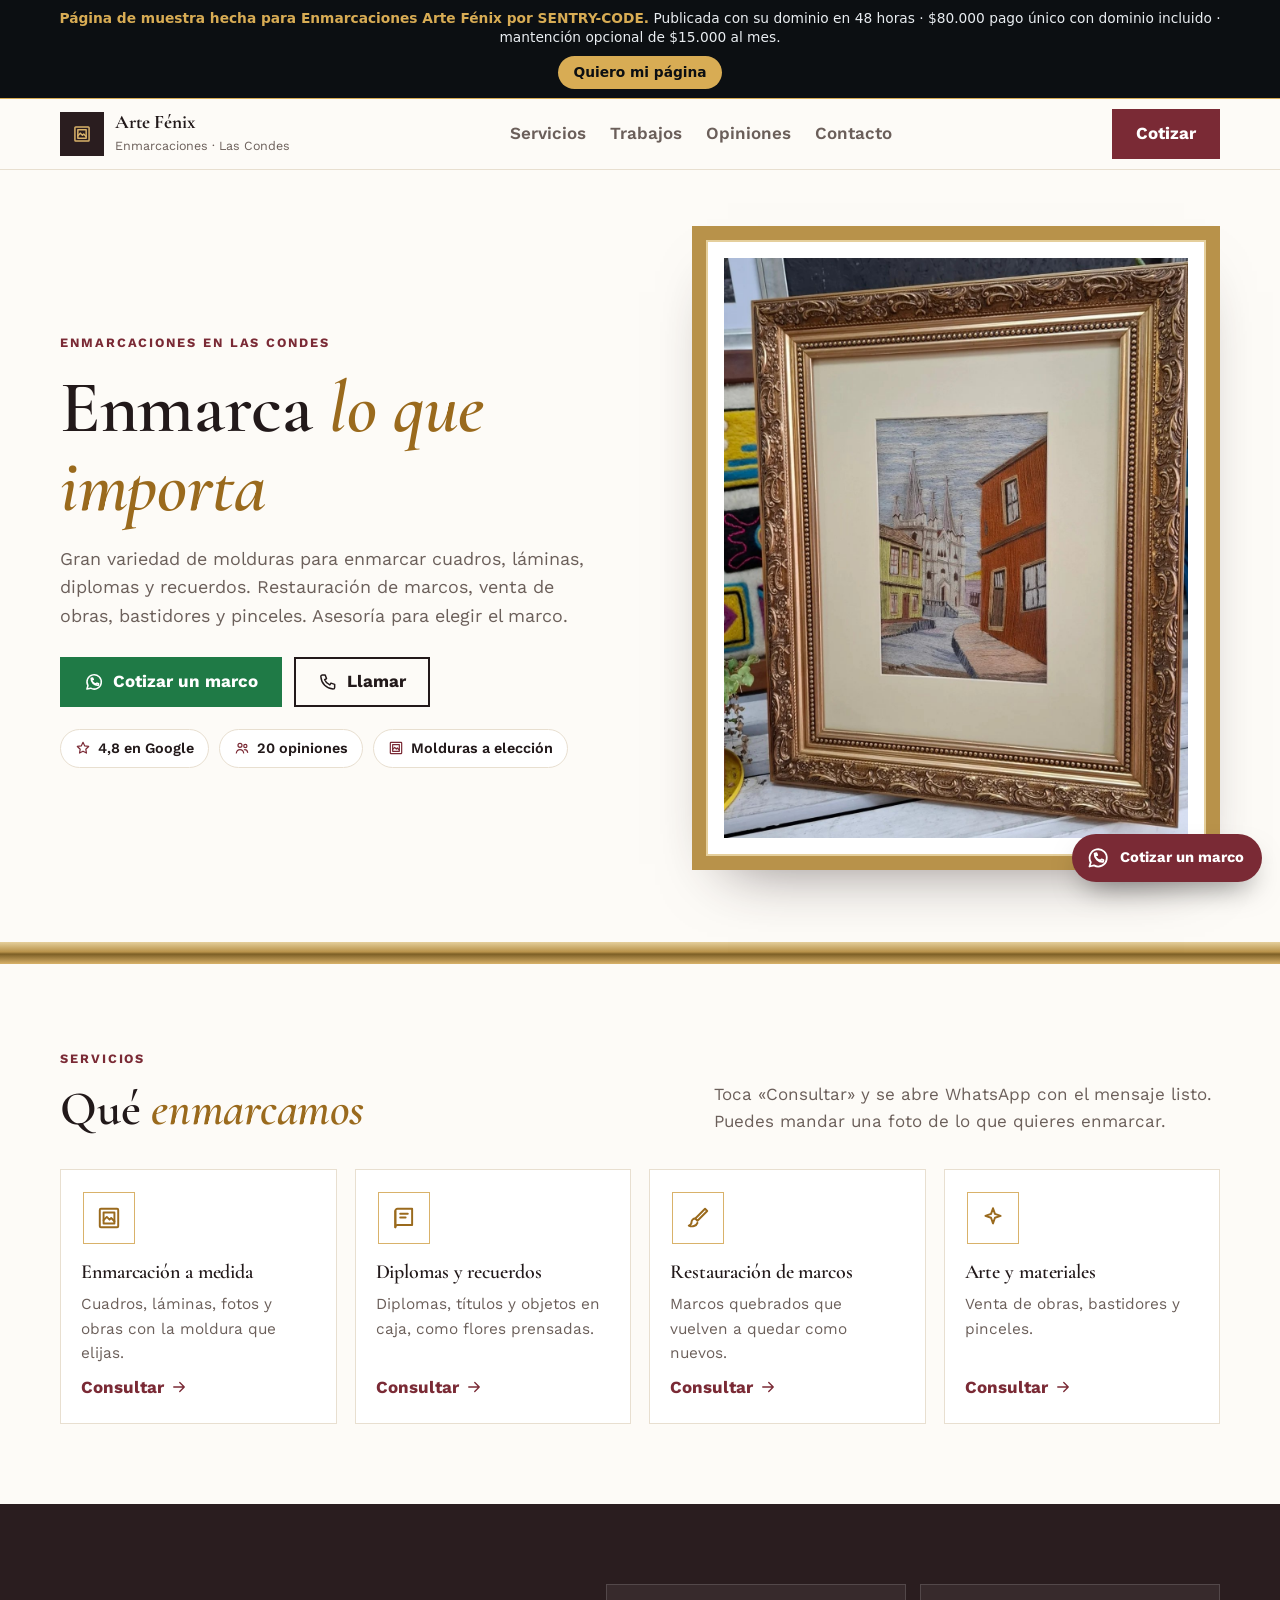
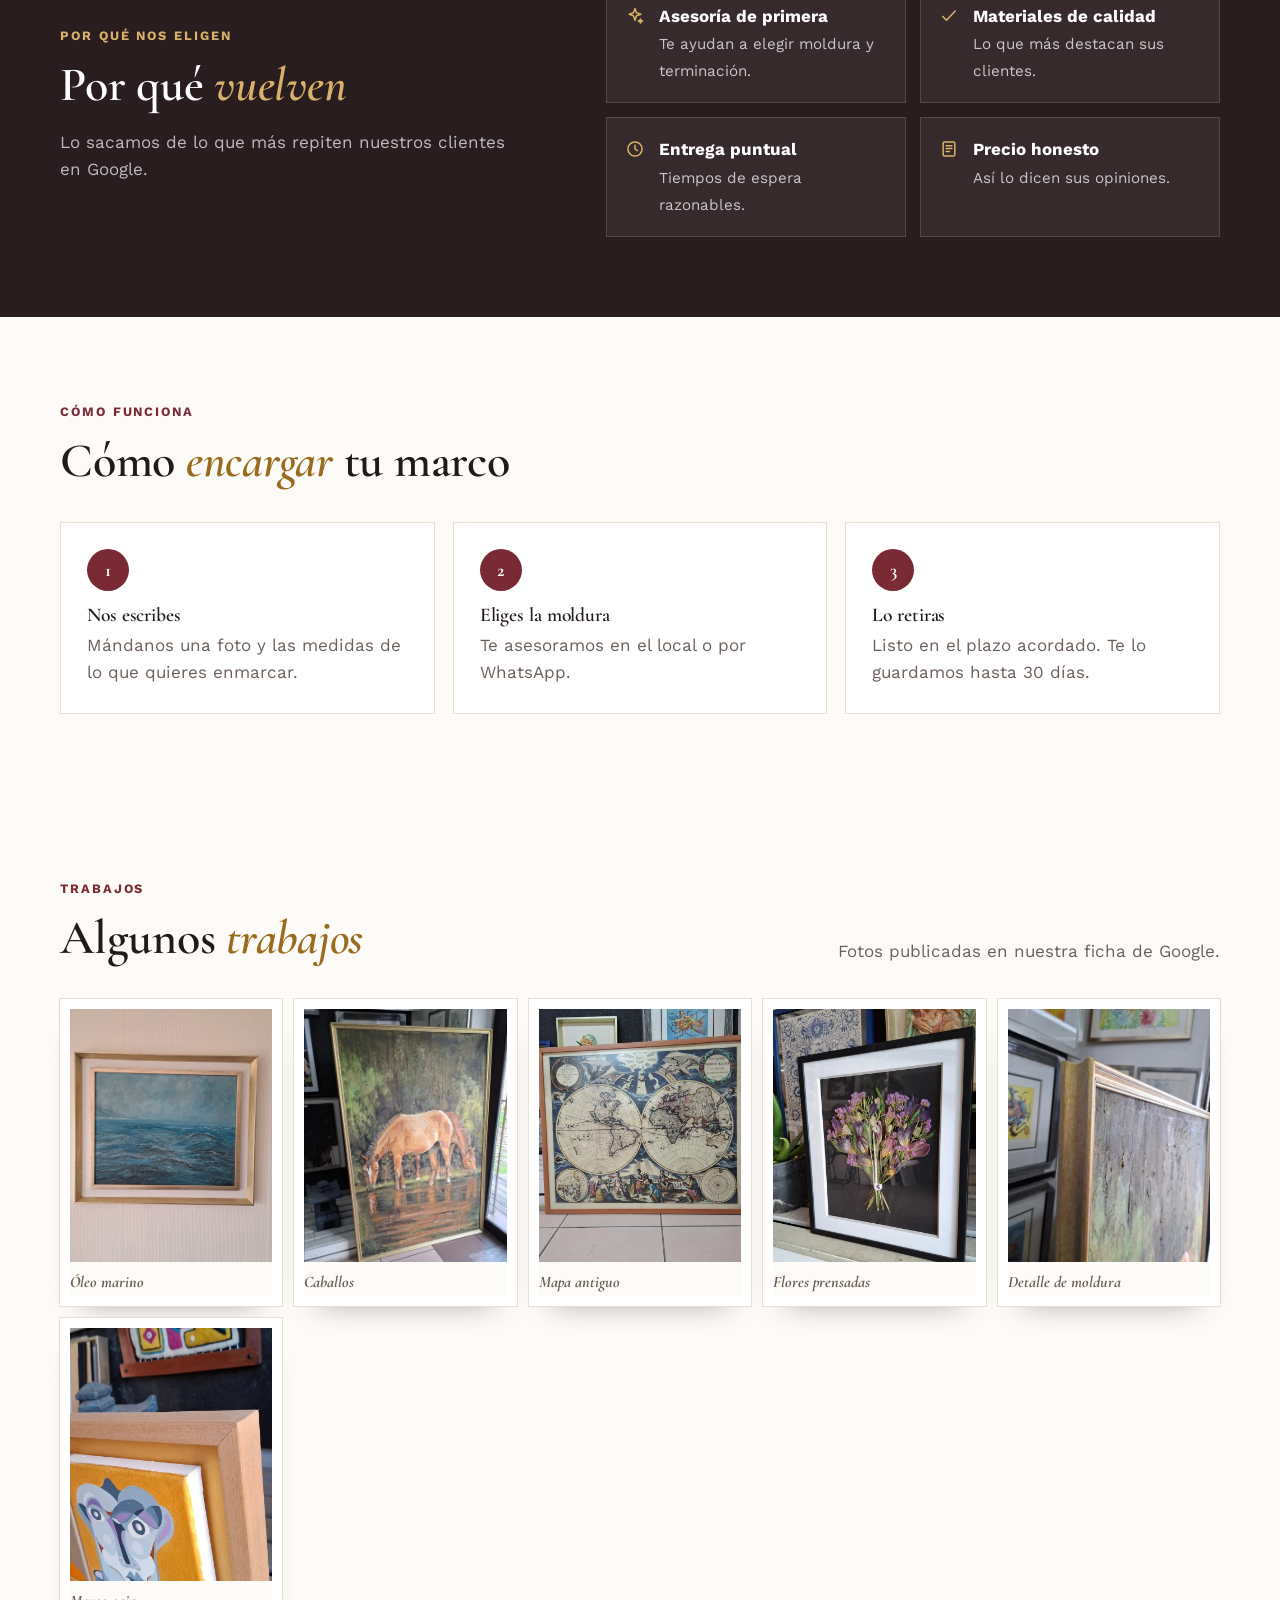
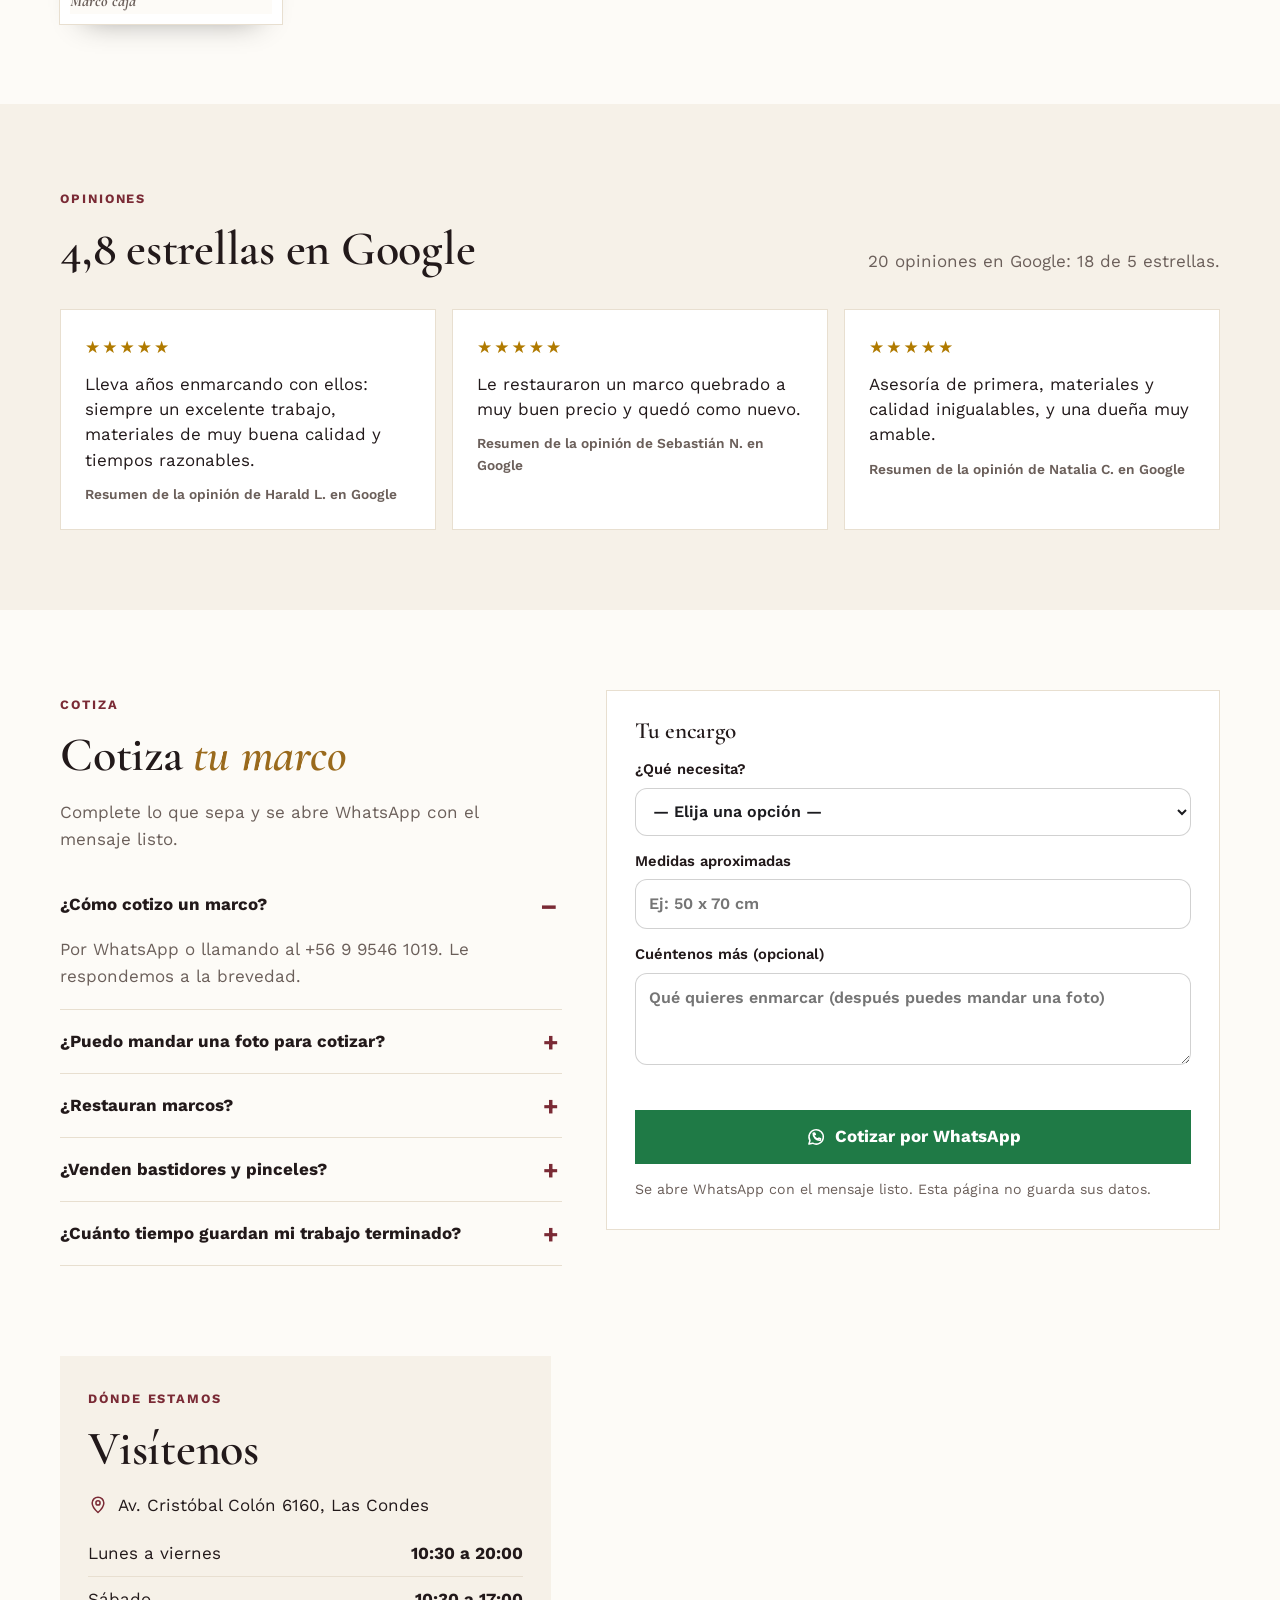
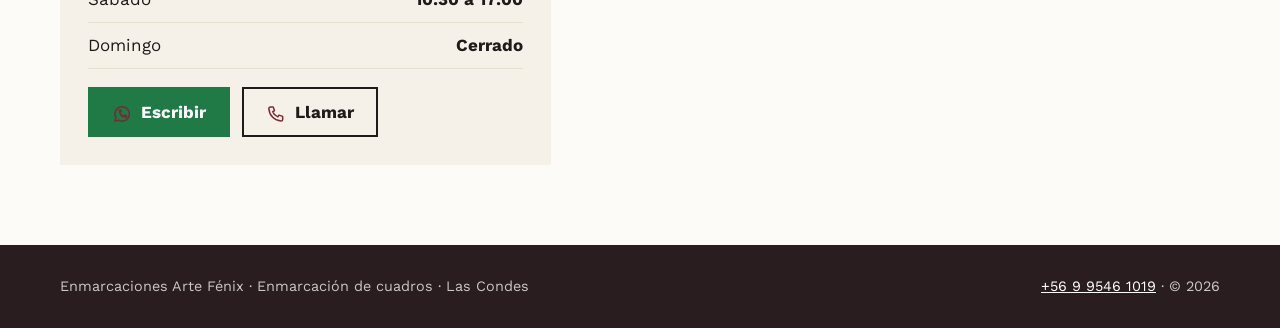
==== commit 7fb79d7a: "Chat que responde más preguntas, aviso de retiro en 30 días y colores del chat Co-Authored-By: Claud" ====
--- a/index.html
+++ b/index.html
@@ -153,7 +153,7 @@
 
 <section class="como"><div class="wrap">
   <div class="cab reveal"><div><span class="eti">Cómo funciona</span><h2>Cómo <em>encargar</em> tu marco</h2></div></div>
-  <ol class="pasos"><li class="reveal"><h3>Nos escribes</h3><p>Mándanos una foto y las medidas de lo que quieres enmarcar.</p></li><li class="reveal"><h3>Eliges la moldura</h3><p>Te asesoramos en el local o por WhatsApp.</p></li><li class="reveal"><h3>Lo retiras</h3><p>Listo en el plazo acordado.</p></li></ol>
+  <ol class="pasos"><li class="reveal"><h3>Nos escribes</h3><p>Mándanos una foto y las medidas de lo que quieres enmarcar.</p></li><li class="reveal"><h3>Eliges la moldura</h3><p>Te asesoramos en el local o por WhatsApp.</p></li><li class="reveal"><h3>Lo retiras</h3><p>Listo en el plazo acordado. Te lo guardamos hasta 30 días.</p></li></ol>
 </div></section>
 
 <section id="trabajos"><div class="wrap">
@@ -169,7 +169,7 @@
 <section id="contacto" class="pedir"><div class="wrap">
   <div class="reveal"><span class="eti">Cotiza</span><h2>Cotiza <em>tu marco</em></h2>
     <p class="nota-p">Complete lo que sepa y se abre WhatsApp con el mensaje listo.</p>
-    <div class="faqs"><details class="faq" open><summary>¿Cómo cotizo un marco?</summary><p>Por WhatsApp o llamando al +56 9 9546 1019. Le respondemos a la brevedad.</p></details><details class="faq"><summary>¿Puedo mandar una foto para cotizar?</summary><p>Sí, con las medidas aproximadas.</p></details><details class="faq"><summary>¿Restauran marcos?</summary><p>Sí, también marcos quebrados.</p></details><details class="faq"><summary>¿Venden bastidores y pinceles?</summary><p>Sí, además de obras.</p></details></div></div>
+    <div class="faqs"><details class="faq" open><summary>¿Cómo cotizo un marco?</summary><p>Por WhatsApp o llamando al +56 9 9546 1019. Le respondemos a la brevedad.</p></details><details class="faq"><summary>¿Puedo mandar una foto para cotizar?</summary><p>Sí, con las medidas aproximadas.</p></details><details class="faq"><summary>¿Restauran marcos?</summary><p>Sí, también marcos quebrados.</p></details><details class="faq"><summary>¿Venden bastidores y pinceles?</summary><p>Sí, además de obras.</p></details><details class="faq"><summary>¿Cuánto tiempo guardan mi trabajo terminado?</summary><p>Te guardamos tu trabajo terminado hasta 30 días desde que te avisamos que está listo. El taller es pequeño y cada marco necesita un lugar seguro, lejos de la humedad y los golpes; por eso, pasado ese plazo ya no podemos hacernos responsables de su estado. Si necesitas más tiempo, avísanos y lo coordinamos.</p></details></div></div>
   <form class="form reveal" data-cot novalidate data-wa="56995461019" data-msg="Hola, vi su página web y quiero cotizar un marco." data-falta="Elija qué necesita.">
     <h3>Tu encargo</h3>
     <label class="campo">¿Qué necesita?<select data-k="Necesito:" data-req><option value="">— Elija una opción —</option><option>Enmarcación a medida</option><option>Diplomas y recuerdos</option><option>Restauración de marcos</option><option>Arte y materiales</option><option>Otra consulta</option></select></label>
@@ -223,13 +223,140 @@
   });
 })();
 </script>
-<link rel="stylesheet" href="asistente.css">
-<script>window.ASISTENTE = {"negocio": "Enmarcaciones Arte Fénix", "persona": "Enmarcaciones Arte Fénix", "wa": "56995461019", "confirma": "los encargos se confirman", "boton": "Cotizar un marco", "saludo": "Hola, soy el asistente de Enmarcaciones Arte Fénix. ¿Qué quieres enmarcar?", "cuando": [{"t": "Lo antes posible", "m": "Lo necesito lo antes posible."}, {"t": "Esta semana", "m": "Me acomoda esta semana."}, {"t": "Solo quiero un presupuesto", "m": "Por ahora solo quiero un presupuesto."}], "servicios": [{"n": "Enmarcación a medida", "info": "Cuadros, láminas, fotos y obras con la moldura que elijas.", "opts": [], "kw": "enmarc|marco|cuadro|lamina|lámina|foto|obra|moldura"}, {"n": "Diplomas y recuerdos", "info": "Diplomas, títulos y objetos en caja, como flores prensadas.", "opts": [], "kw": "diploma|titulo|título|recuerdo|caja|flores|objeto|camiseta|polera"}, {"n": "Restauración de marcos", "info": "Marcos quebrados que vuelven a quedar como nuevos.", "opts": [], "kw": "restaur|quebrad|roto|arregl"}, {"n": "Arte y materiales", "info": "Venta de obras, bastidores y pinceles.", "opts": [], "kw": "bastidor|pincel|obra|pintura|venta|material|taller|clase"}], "faq": [{"pri": true, "kw": "precio|valor|cuanto|costo|cobra|sale|presupuesto|cotiz", "r": "El valor depende de las medidas y la moldura. Cuéntame qué quieres enmarcar y te dejo el mensaje listo."}, {"kw": "donde|direccion|ubicacion|comuna|zona|sector|llegan|van a|delivery|despacho", "r": "Estamos en Av. Cristóbal Colón 6160, Las Condes."}, {"kw": "horario|hora|abren|atienden|sabado|domingo|noche|urgencia|emergencia|24", "r": "Lunes a viernes de 10:30 a 20:00 y sábado de 10:30 a 17:00."}, {"kw": "pago|transferencia|efectivo|tarjeta|boleta|factura|convenio|isapre|fonasa", "r": "Las formas de pago se confirman en el local."}, {"kw": "garantia|seguro|confianza|quien|experiencia|opiniones|resenas", "r": "Arte Fénix tiene 4,8 en Google con 20 opiniones. Destacan la asesoría y la calidad de los materiales."}]};</script>
-<script src="asistente.js" defer></script>
+<link rel="stylesheet" href="asistente.css?v=2">
+<style>.asis{--bg:var(--fondo);--surface:var(--c3);--text:var(--tinta);--muted:var(--suave);--accent:var(--c1);--line:var(--linea);--font:var(--fx);--display:var(--ft);--asis-ink:var(--c1)}</style>
+<script>window.ASISTENTE = {"negocio": "Enmarcaciones Arte Fénix", "persona": "Enmarcaciones Arte Fénix", "wa": "56995461019", "confirma": "los encargos se confirman", "boton": "Cotizar un marco", "saludo": "Hola, soy el asistente de Enmarcaciones Arte Fénix. ¿Qué quieres enmarcar? También puedes escribirme cualquier pregunta.", "agendar": "Quiero cotizar", "dudaTxt": "Elige una pregunta o escríbela abajo. Si es algo que no sé, te dejo el mensaje listo para WhatsApp.", "cuando": [{"t": "Lo antes posible", "m": "Lo necesito lo antes posible."}, {"t": "Esta semana", "m": "Me acomoda esta semana."}, {"t": "Solo quiero un presupuesto", "m": "Por ahora solo quiero un presupuesto."}], "servicios": [{"n": "Enmarcación a medida", "info": "Cuadros, láminas, fotos y obras con la moldura que elijas. Si puedes, después manda una foto y las medidas.", "opts": [], "kw": "enmarc|cuadro|lamina|obra|poster|afiche|oleo|acuarela|grabado"}, {"n": "Diplomas y recuerdos", "info": "Diplomas, títulos y objetos en caja, como flores prensadas.", "opts": [], "kw": "diploma|titulo|certificado|recuerdo"}, {"n": "Restauración de marcos", "info": "Marcos quebrados que vuelven a quedar como nuevos.", "opts": [], "kw": "restaur|quebrad|roto|rota|arregl|reparar"}, {"n": "Arte y materiales", "info": "Venta de obras, bastidores y pinceles.", "opts": [], "kw": "bastidor|pincel|venden|venta|material|tela"}], "faq": [{"pri": true, "q": "¿Cuánto cuesta un marco?", "kw": "precio|valor|cuanto (cuesta|sale|vale|cobra)|costo|cobran|presupuesto|cotiz|barato|caro", "r": "El valor depende de las medidas y de la moldura que elijas. Mándanos una foto con las medidas aproximadas y te cotizamos sin compromiso."}, {"pri": true, "q": "¿Cuánto tiempo guardan mi trabajo?", "kw": "retir|guard|bodega|olvid|30 dias|treinta|plazo para (ir|buscar|pasar)|buscarlo|buscarla|pasar a buscar", "r": "Te guardamos tu trabajo terminado hasta 30 días desde que te avisamos que está listo. El taller es pequeño y cada marco necesita un lugar seguro, lejos de la humedad y los golpes; por eso, pasado ese plazo ya no podemos hacernos responsables de su estado. Si necesitas más tiempo, avísanos y lo coordinamos."}, {"pri": true, "q": "¿Cuánto se demoran?", "kw": "demora|demor|cuanto tiempo|cuantos dias|plazo|cuando esta|cuando estaria|listo|rapido|urgente|para manana|para hoy", "r": "Depende del trabajo y de la moldura. Te damos el plazo exacto al cotizar, y nuestros clientes destacan que entregamos a tiempo."}, {"q": "¿Dónde están?", "kw": "donde|direccion|ubicacion|ubicados|comuna|las condes|como llego|metro|mapa", "r": "Estamos en Av. Cristóbal Colón 6160, Las Condes."}, {"q": "¿Qué horario tienen?", "kw": "horario|hora|abren|abierto|cierran|atienden|sabado|domingo|festivo|feriado", "r": "Atendemos de lunes a viernes de 10:30 a 20:00 y el sábado de 10:30 a 17:00. El domingo está cerrado."}, {"q": "¿Qué molduras tienen?", "kw": "moldura|tipos de marco|modelo|dorad|madera|negro|blanco|caja|delgad|grues|color", "r": "Tenemos una gran variedad de molduras: doradas, de madera, delgadas y tipo caja, entre otras. Te asesoramos para elegir la que mejor le queda a tu obra, en el local o por WhatsApp."}, {"q": "¿Puedo mandar una foto para cotizar?", "kw": "foto|imagen|whatsapp|mandar|enviar", "r": "Sí. Mándanos por WhatsApp una foto de lo que quieres enmarcar y sus medidas aproximadas, y te respondemos con la cotización."}, {"q": "¿Enmarcan objetos o camisetas?", "kw": "camiseta|polera|medalla|puzzle|rompecabeza|bordado|tejido|objeto", "r": "Sí, enmarcamos objetos en marco tipo caja, como flores prensadas. Para camisetas, medallas, puzzles u otros objetos, mándanos una foto y te decimos cómo quedaría.", "pri": true}, {"kw": "vidrio|cristal|passe|paspartu|paspartou|carton|antirreflejo|acrilico", "r": "El vidrio y el passe-partout se eligen junto con la moldura. Te recomendamos la mejor combinación al cotizar."}, {"kw": "grande|gigante|tamano|medida|pequen|chico|mini", "r": "Trabajamos a medida, en formatos chicos y grandes. Mándanos las medidas y lo vemos."}, {"kw": "pago|pagar|transferencia|efectivo|tarjeta|debito|credito|boleta|factura|abono|adelanto", "r": "Las formas de pago y el abono se confirman al hacer el encargo. Si quieres, te dejo la pregunta lista para WhatsApp."}, {"kw": "despacho|delivery|envio|domicilio|retiran|a mi casa|llevan|instalan|instalacion|colgar", "r": "Eso lo coordinamos según el trabajo. Escríbenos por WhatsApp y te decimos si es posible y cuánto costaría."}, {"kw": "opiniones|resenas|confianza|buenos|recomiend|calidad|garantia|experiencia", "r": "Tenemos 4,8 estrellas en Google con 20 opiniones. Nuestros clientes destacan la asesoría, la calidad de los materiales y la entrega puntual."}, {"kw": "telefono|llamar|numero|contacto|correo|mail", "r": "Puedes escribirnos o llamarnos al +56 9 9546 1019."}, {"kw": "^(gracias|muchas gracias|ok|listo|perfecto|genial|vale)\\b", "r": "¡Gracias a ti! Si tienes otra pregunta, escríbela cuando quieras."}, {"kw": "^(hola|buenas|buenos dias|buenas tardes|buenas noches|alo)\\b", "r": "¡Hola! Cuéntame qué quieres enmarcar o escribe tu pregunta, y te ayudo."}], "cuandoTxt": "¿Para cuándo lo necesitas?", "noSe": "Eso te lo responde mejor el equipo de Arte Fénix. Te dejo el WhatsApp listo con tu pregunta, o puedes ver los servicios."};</script>
+<script src="asistente.js?v=2" defer></script>
 <!-- contador de visitas -->
 <script>(function(){try{var L=localStorage,S=sessionStorage;if(location.search.indexOf('yo=1')>-1)L.setItem('soy-de-la-casa','1');
 if(L.getItem('soy-de-la-casa')||S.getItem('visita-contada'))return;S.setItem('visita-contada','1');
 var s=location.pathname.split('/').filter(Boolean)[0]||'',c=JSON.stringify({s:s});if(!s)return;
 if(navigator.sendBeacon)navigator.sendBeacon('https://n8n-production-003b9.up.railway.app/webhook/visita',c);else fetch('https://n8n-production-003b9.up.railway.app/webhook/visita',{method:'POST',body:c,keepalive:true});}catch(e){}})();</script>
+<script id="mm-sc">
+/* Menú para celular universal de las demos de SENTRY-CODE (23-11-2026).
+   Se inserta al final del <body>. Arma el menú con los enlaces de la cabecera o, si no hay,
+   con las secciones que tienen id y título. Agrega el WhatsApp y el Instagram del negocio
+   (nunca los de SENTRY-CODE). Solo aparece cuando la cabecera no muestra su propio menú. */
+(function () {
+  if (document.querySelector('.menu-btn,.mm-btn')) return;
+  var header = document.querySelector('header');
+  if (!header) return;
+
+  function visible(el) { var r = el.getBoundingClientRect(); return r.width > 0 && r.height > 0 && getComputedStyle(el).visibility !== 'hidden'; }
+  function texto(el) { return (el.textContent || '').replace(/\s+/g, ' ').trim(); }
+  function fondo(el) {
+    while (el && el !== document.documentElement) {
+      var c = getComputedStyle(el).backgroundColor;
+      if (c && c !== 'transparent' && !/rgba\(\d+, \d+, \d+, 0\)/.test(c)) return c;
+      el = el.parentElement;
+    }
+    return getComputedStyle(document.body).backgroundColor || '#fff';
+  }
+  var propio = /sentry|56974479565|7447 ?9565/i;
+
+  // Barra fija o pegada arriba que no está dentro del <header> (algunos diseños la tienen aparte).
+  var barra = [].slice.call(document.querySelectorAll('body nav, body > div, body > header')).filter(function (e) {
+    if (header.contains(e)) return false;
+    var st = getComputedStyle(e), r = e.getBoundingClientRect();
+    return /fixed|sticky/.test(st.position) && r.top <= 10 && r.height >= 36 && r.height <= 110;
+  })[0];
+  var fuentes = [header].concat(barra ? [barra] : []);
+  var navLinks = [].concat.apply([], fuentes.map(function (f) { return [].slice.call(f.querySelectorAll('a[href^="#"]')); })).filter(function (a) {
+    var h = a.getAttribute('href'); return h.length > 1 && !/^#(inicio|top|arriba)$/i.test(h) && texto(a) && !a.closest('.marca');
+  });
+  var items = [], vistos = {};
+  navLinks.forEach(function (a) { var h = a.getAttribute('href'); if (!vistos[h]) { vistos[h] = 1; items.push({ t: texto(a), h: h }); } });
+  if (items.length < 2) {
+    items = []; vistos = {};
+    [].forEach.call(document.querySelectorAll('section[id]'), function (s) {
+      var t = s.querySelector('h2,h3'); var id = s.id;
+      if (!t || vistos[id] || /^(inicio|top)$/i.test(id)) return;
+      var tx = texto(t); if (tx.length > 34) tx = tx.slice(0, 32).replace(/\s\S*$/, '') + '…';
+      vistos[id] = 1; items.push({ t: tx, h: '#' + id });
+    });
+    items = items.slice(0, 7);
+  }
+  var wa = [].slice.call(document.querySelectorAll('a[href*="wa.me/"],a[href*="api.whatsapp.com"]')).filter(function (a) { return !propio.test(a.href); })[0];
+  var ig = [].slice.call(document.querySelectorAll('a[href*="instagram.com/"]')).filter(function (a) { return !propio.test(a.href); })[0];
+  if (items.length < 2 && !wa) return;
+
+  var color = getComputedStyle(header).color, bg = fondo(header);
+  var waBtn = document.querySelector('.btn-wa,.wa,.bt.wa');
+  var acento = waBtn && !propio.test(waBtn.href || '') ? getComputedStyle(waBtn).backgroundColor : '#1f7a46';
+  if (!acento || /rgba\(\d+, \d+, \d+, 0\)|transparent/.test(acento)) acento = '#1f7a46';
+  var acentoTxt = waBtn ? getComputedStyle(waBtn).color : '#fff';
+
+  var css = document.createElement('style');
+  css.textContent =
+    '.mm-btn{display:none;width:44px;height:44px;flex:none;margin-left:auto;padding:0;border:1px solid currentColor;border-radius:10px;background:transparent;color:inherit;cursor:pointer;place-content:center;gap:5px;opacity:.9;position:relative;z-index:61}' +
+    '.mm-btn svg{width:22px;height:22px;display:block;fill:none;stroke:currentColor;stroke-width:2.2;stroke-linecap:round}' +
+    '.mm-btn.mm-on{display:grid}' +
+    '.mm-panel{display:flex;flex-direction:column;padding:6px max(16px,env(safe-area-inset-left,0px)) 16px;border-top:1px solid rgba(127,127,127,.25);position:relative;z-index:60}' +
+    '.mm-panel[hidden]{display:none!important}' +
+    '.mm-panel a{display:block;margin:0;padding:14px 4px;line-height:1.3;letter-spacing:normal;text-transform:none;background:none;text-decoration:none;font-weight:600;font-size:1.05rem;color:inherit;border-bottom:1px solid rgba(127,127,127,.22)}' +
+    '.mm-panel a.mm-wa{margin-top:12px;border:0;border-radius:10px;text-align:center}' +
+    '.mm-flota.mm-btn{position:fixed;top:calc(12px + env(safe-area-inset-top,0px));right:calc(12px + env(safe-area-inset-right,0px));margin:0;z-index:1001;border-color:rgba(255,255,255,.35);box-shadow:0 6px 18px rgba(0,0,0,.35)}' +
+    '.mm-flota.mm-panel{position:fixed;top:calc(64px + env(safe-area-inset-top,0px));left:12px;right:12px;z-index:1000;max-height:calc(100vh - 90px);overflow:auto;border:1px solid rgba(127,127,127,.3);border-radius:14px;box-shadow:0 18px 40px rgba(0,0,0,.35)}' +
+    '';
+  document.head.appendChild(css);
+
+  var fila = header.querySelector('.nav,.barra') || header.querySelector('.wrap,.w') || header;
+  // Si esa «fila» es muy alta (la portada entera), usar la fila donde está la marca/logo.
+  if (barra && fila.getBoundingClientRect().height > 170) fila = barra.querySelector('.wrap,.w,.fila') || barra;
+  var marca = header.querySelector('.marca,.logo,[class*="marca"]');
+  if (fila.getBoundingClientRect().height > 170 && marca && marca.parentElement && marca.parentElement.getBoundingClientRect().height < 130) fila = marca.parentElement;
+  if (fila.getBoundingClientRect().height > 170) {
+    // Barra superior dentro de una portada alta: el botón/enlace de arriba a la derecha marca la fila.
+    var ht = header.getBoundingClientRect().top;
+    var arriba = [].slice.call(header.querySelectorAll('a,button')).filter(function (e) {
+      var r = e.getBoundingClientRect(); return r.height > 0 && r.top - ht < 110 && r.right > window.innerWidth * 0.55;
+    })[0];
+    if (arriba && arriba.parentElement && arriba.parentElement.getBoundingClientRect().height < 130) fila = arriba.parentElement;
+  }
+  var btn = document.createElement('button');
+  btn.type = 'button'; btn.className = 'mm-btn'; btn.setAttribute('aria-expanded', 'false');
+  btn.setAttribute('aria-controls', 'mm-panel'); btn.setAttribute('aria-label', 'Abrir menú');
+  var ICO_ABRIR = '<svg viewBox="0 0 24 24" aria-hidden="true"><path d="M4 7h16M4 12h16M4 17h16"/></svg>';
+  var ICO_CERRAR = '<svg viewBox="0 0 24 24" aria-hidden="true"><path d="M6 6l12 12M18 6 6 18"/></svg>';
+  btn.innerHTML = ICO_ABRIR;
+  fila.appendChild(btn);
+
+  var panel = document.createElement('div');
+  panel.setAttribute('role', 'navigation');
+  panel.id = 'mm-panel'; panel.className = 'mm-panel'; panel.setAttribute('aria-label', 'Menú'); panel.hidden = true;
+  panel.style.background = bg; panel.style.color = color;
+  items.forEach(function (it) { var a = document.createElement('a'); a.href = it.h; a.textContent = it.t; panel.appendChild(a); });
+  if (ig) { var a2 = document.createElement('a'); a2.href = ig.href; a2.target = '_blank'; a2.rel = 'noopener'; a2.textContent = 'Instagram'; panel.appendChild(a2); }
+  if (wa) { var a3 = document.createElement('a'); a3.href = wa.href; a3.target = '_blank'; a3.rel = 'noopener'; a3.className = 'mm-wa'; a3.textContent = 'Escribir por WhatsApp'; a3.style.background = acento; a3.style.color = acentoTxt; panel.appendChild(a3); }
+  // Si la «cabecera» es en realidad la portada completa (muy alta), el botón flota arriba a la derecha.
+  var flota = header.getBoundingClientRect().height > 170 && fila.getBoundingClientRect().height > 170;
+  if (flota) {
+    btn.classList.add('mm-flota'); panel.classList.add('mm-flota');
+    btn.style.background = bg; btn.style.color = color;
+    document.body.appendChild(btn); document.body.appendChild(panel);
+  } else if (barra && barra.contains(fila)) {
+    // Barra fija aparte: el panel se abre fijo justo debajo de ella, sin taparla.
+    barra.style.zIndex = '1000';
+    panel.style.position = 'fixed'; panel.style.left = '0'; panel.style.right = '0'; panel.style.zIndex = '999';
+    panel.style.maxHeight = 'calc(100vh - 80px)'; panel.style.overflow = 'auto'; panel.style.boxShadow = '0 18px 40px rgba(0,0,0,.35)';
+    document.body.appendChild(panel);
+    btn.addEventListener('click', function () { panel.style.top = Math.round(barra.getBoundingClientRect().bottom) + 'px'; });
+  } else if (fila === header) header.appendChild(panel); else fila.parentNode.insertBefore(panel, fila.nextSibling);
+
+  function cerrar() { panel.hidden = true; btn.setAttribute('aria-expanded', 'false'); btn.setAttribute('aria-label', 'Abrir menú'); btn.innerHTML = ICO_ABRIR; }
+  btn.addEventListener('click', function () { var abrir = panel.hidden; panel.hidden = !abrir; btn.setAttribute('aria-expanded', String(abrir)); btn.setAttribute('aria-label', abrir ? 'Cerrar menú' : 'Abrir menú'); btn.innerHTML = abrir ? ICO_CERRAR : ICO_ABRIR; });
+  [].forEach.call(panel.querySelectorAll('a'), function (a) { a.addEventListener('click', cerrar); });
+  document.addEventListener('keydown', function (e) { if (e.key === 'Escape' && !panel.hidden) { cerrar(); btn.focus(); } });
+
+  function ajustar() {
+    var navVisible = navLinks.some(visible);
+    var on = !navVisible && window.innerWidth <= 900;
+    btn.classList.toggle('mm-on', on);
+    if (!on) cerrar();
+  }
+  ajustar();
+  window.addEventListener('resize', ajustar);
+})();
+</script>
 </body>
 </html>
--- a/asistente.css
+++ b/asistente.css
@@ -16,7 +16,8 @@
 .asis-log .asis-dots{color:var(--muted);letter-spacing:.3em}
 .asis-log .me{margin-left:auto;width:fit-content;max-width:88%;text-align:right;font-style:italic;color:var(--asis-ink);border-bottom:1px solid var(--accent);padding-bottom:2px}
 .asis-log .quote{padding:12px 14px;background:var(--surface);border:1px solid var(--line);border-radius:var(--asis-radius,6px);font-size:.92rem;color:var(--text)}
-.asis-opts{display:flex;flex-wrap:wrap;gap:8px;padding:4px 20px 14px}
+.asis-opts{display:flex;flex-wrap:wrap;gap:8px;padding:4px 20px 14px;flex:0 1 auto;min-height:0;overflow-y:auto;scrollbar-width:thin}
+.asis{overflow:hidden}.asis-head,.asis-form{flex:none}
 .asis-opts:empty{display:none}
 .asis-chip{font:inherit;font-size:.92rem;line-height:1.4;min-height:44px;display:inline-flex;align-items:center;padding:9px 15px;background:transparent;color:var(--asis-ink);border:1px solid var(--accent);border-radius:var(--asis-radius,6px);cursor:pointer;text-decoration:none;transition:background .15s ease,color .15s ease}
 .asis-chip:hover{background:color-mix(in srgb,var(--accent) 14%,transparent)}
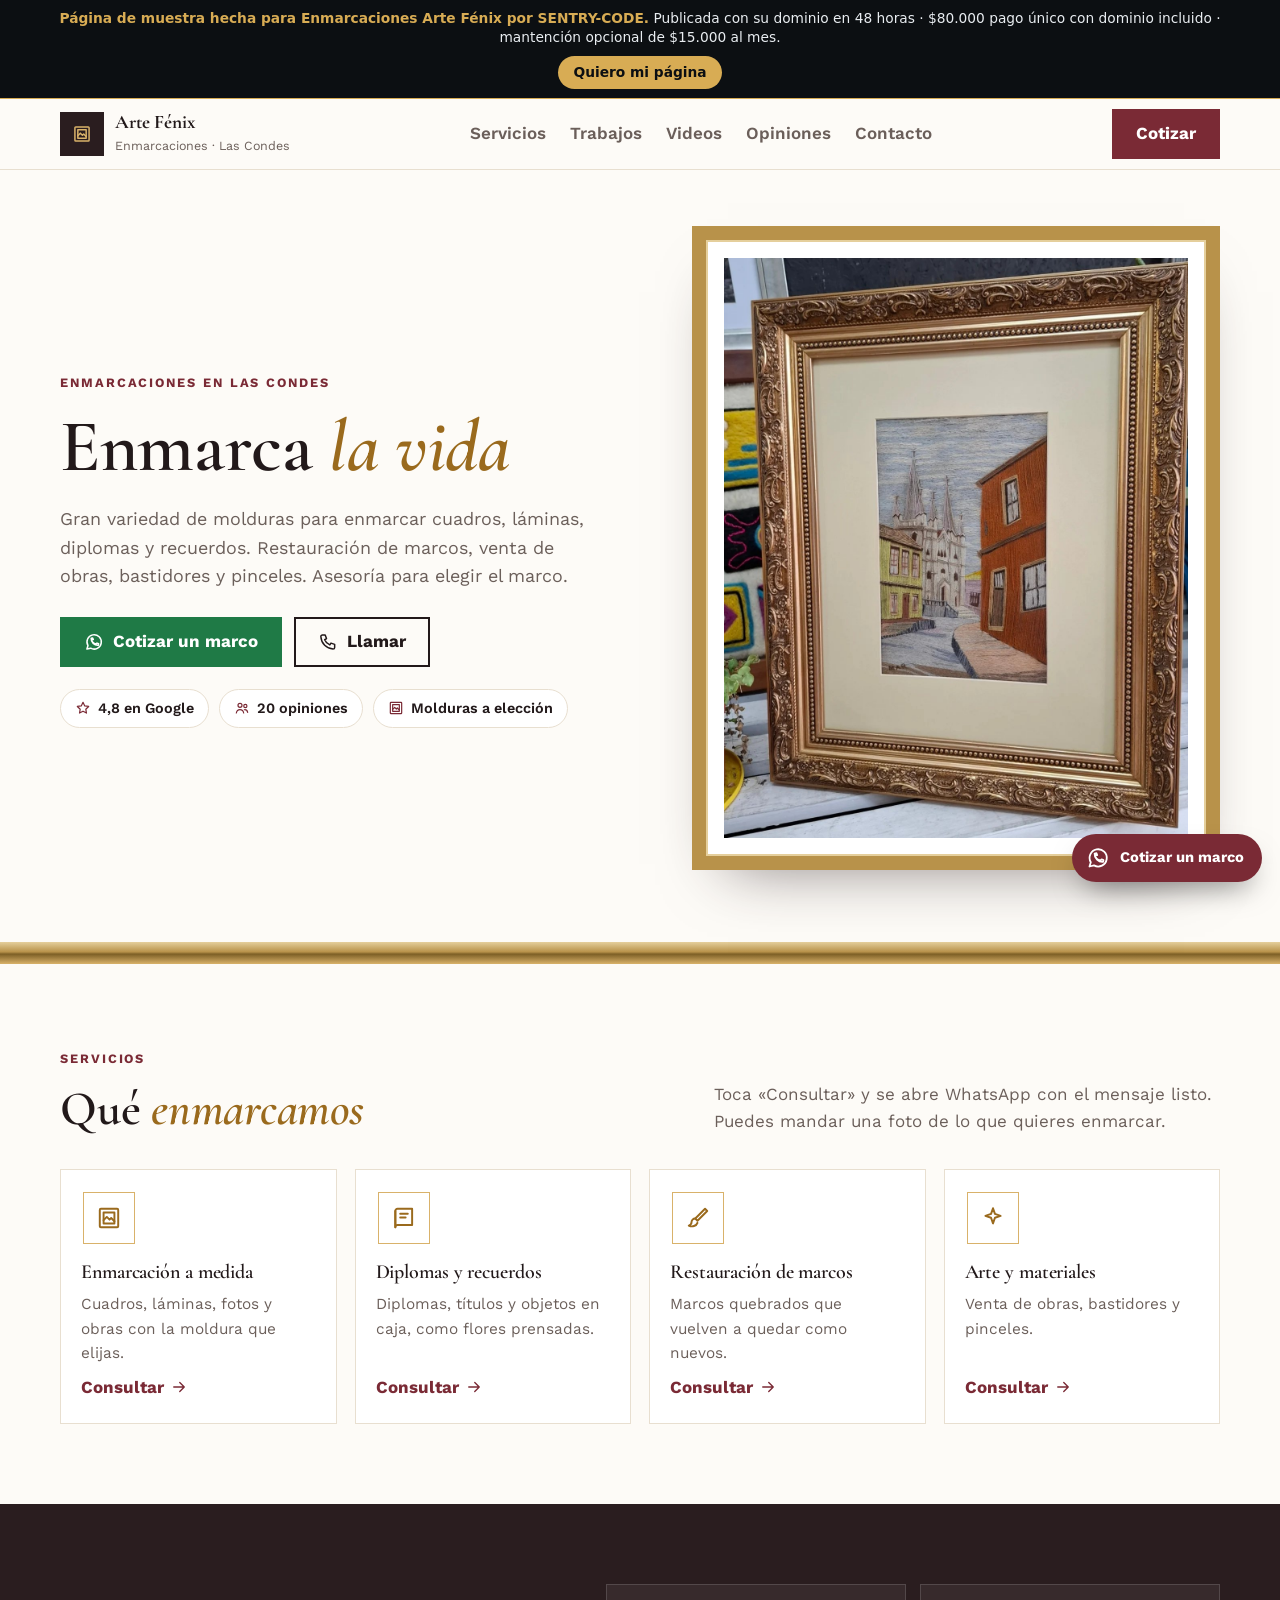
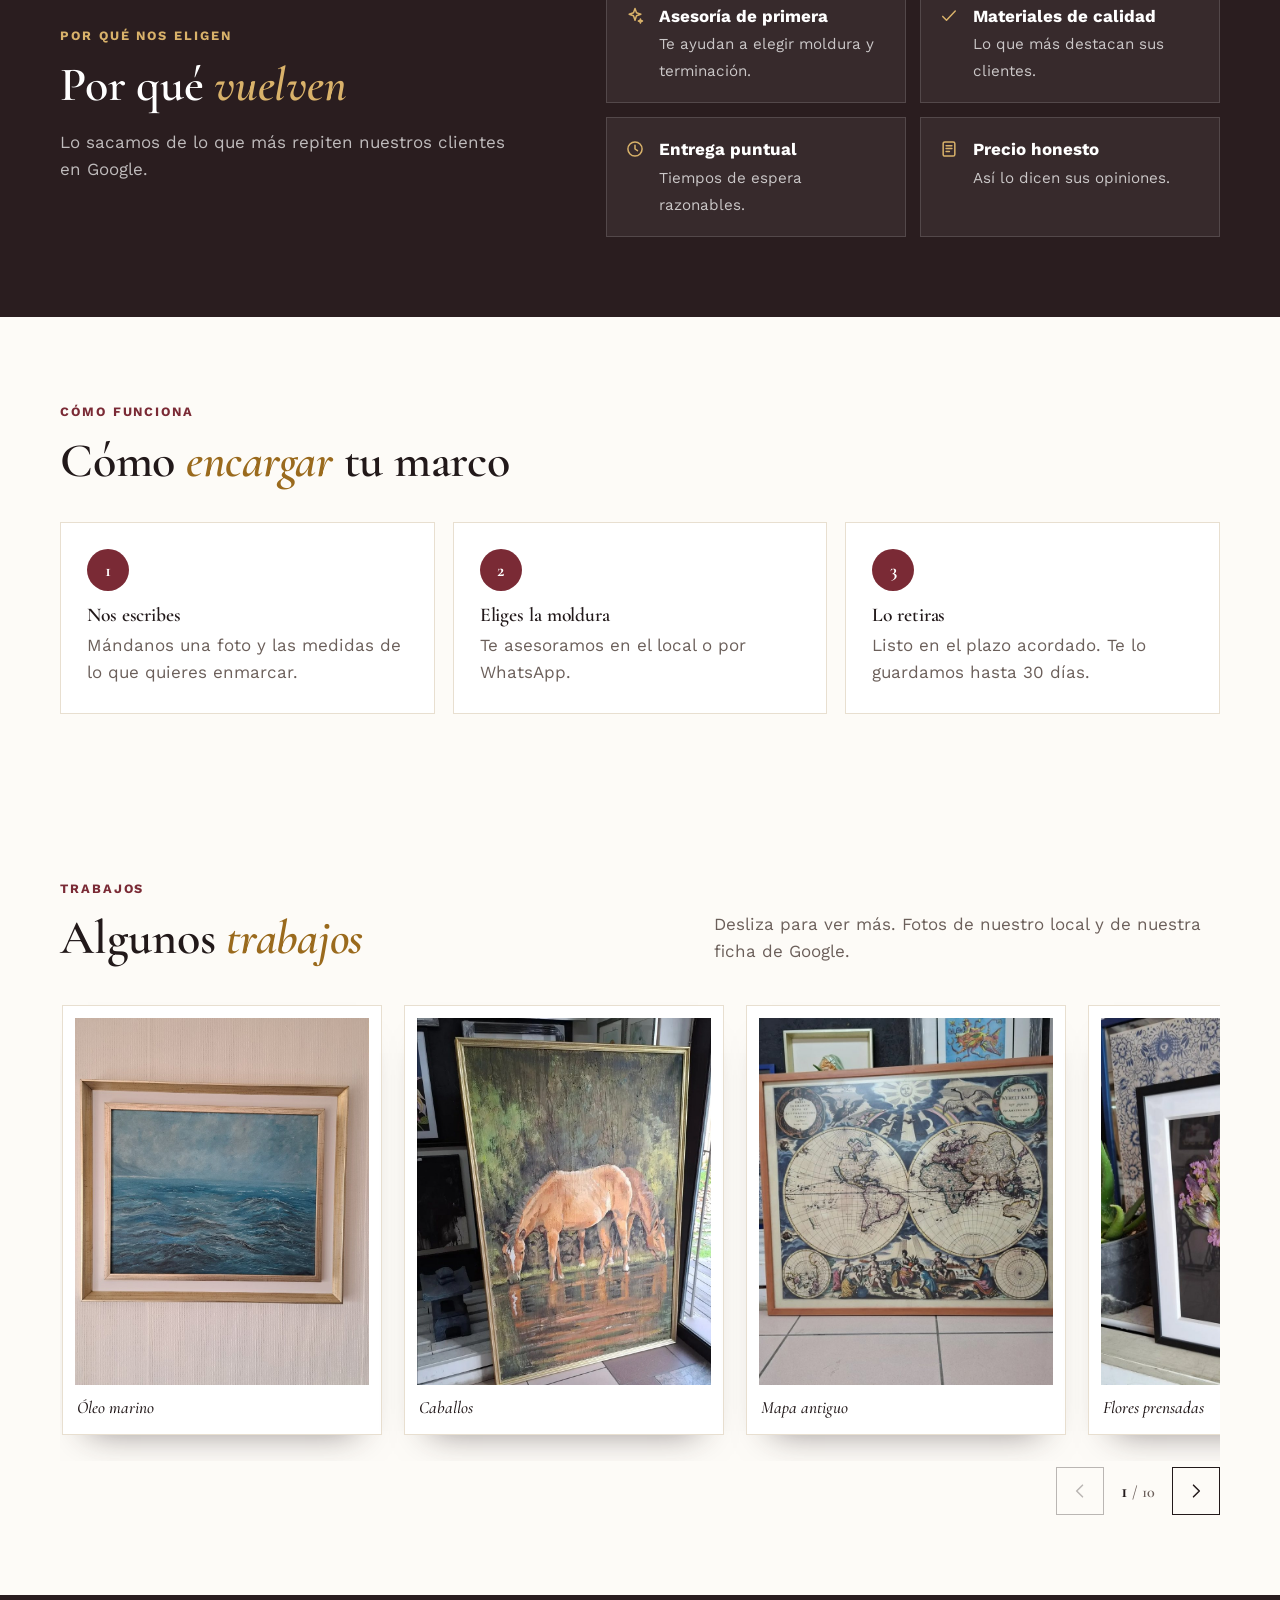
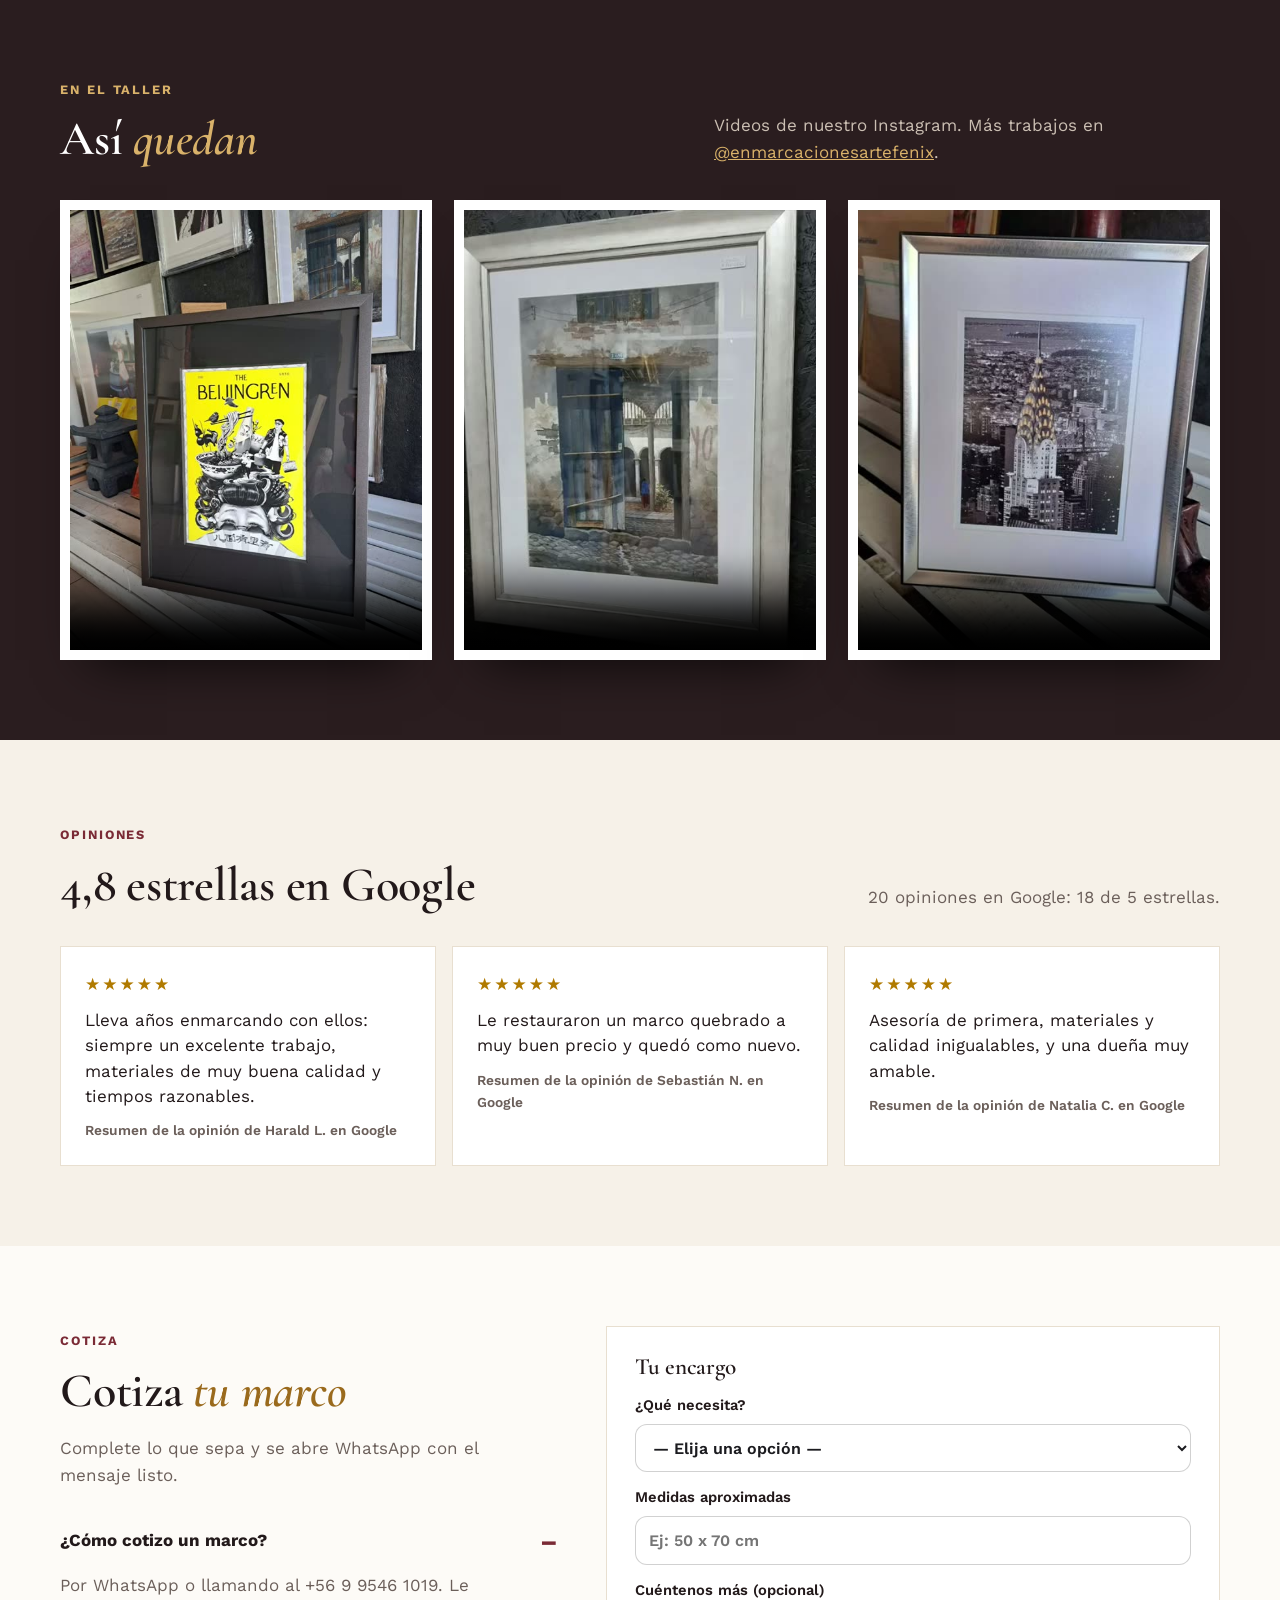
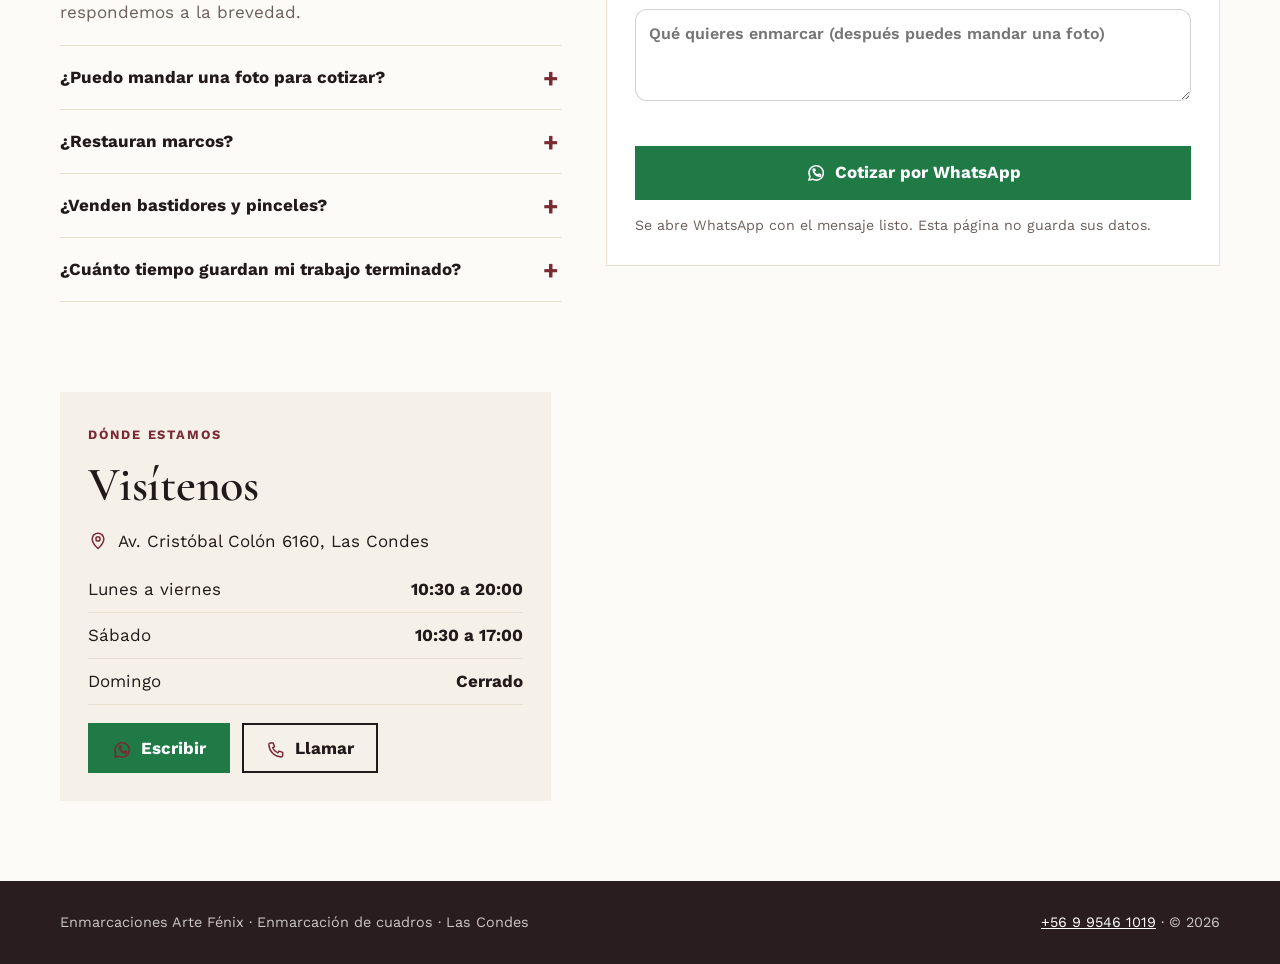
==== commit f057e1ae: "Arte Fénix: «Enmarca la vida», carrusel de 10 trabajos y videos del taller Co-Authored-By: Claude Op" ====
--- a/index.html
+++ b/index.html
@@ -113,7 +113,7 @@
 .gal figure{border:10px solid #fff;box-shadow:0 0 0 1px var(--linea),0 18px 30px -24px rgba(0,0,0,.45)}.gal img{aspect-ratio:4/5}
 .gal figcaption{background:transparent;color:var(--suave);position:static;padding:8px 0 0;font-style:italic;font-family:var(--ft);font-size:1rem}
 .serv{border:1px solid var(--linea)}.serv .ic-serv{background:transparent;border:1px solid var(--c2);color:#9a6a1d}
-.moldura{height:22px;background:linear-gradient(180deg,#e5cf9c,#b8924a 45%,#7d5f26 55%,#d9b26a)}</style>
+.moldura{height:22px;background:linear-gradient(180deg,#e5cf9c,#b8924a 45%,#7d5f26 55%,#d9b26a)}.car{position:relative}.car-pista{display:flex;gap:22px;overflow-x:auto;scroll-snap-type:x mandatory;scroll-padding-inline:2px;padding:6px 2px 26px;scrollbar-width:none;overscroll-behavior-x:contain}.car-pista::-webkit-scrollbar{display:none}.car-pista:focus-visible{outline:2px solid var(--c1);outline-offset:4px}.car-it{flex:0 0 clamp(230px,27vw,320px);margin:0;scroll-snap-align:start;background:#fff;padding:12px 12px 0;border:1px solid var(--linea);box-shadow:0 22px 34px -26px rgba(42,29,31,.55)}.car-it img{display:block;width:100%;aspect-ratio:4/5;object-fit:cover;background:var(--c3)}.car-it figcaption{font:italic 500 1.08rem/1.3 var(--ft);color:var(--tinta);padding:12px 2px 14px}.car-nav{display:flex;align-items:center;justify-content:flex-end;gap:14px;margin-top:6px}.car-n{font:600 1rem/1 var(--ft);color:var(--suave);min-width:5ch;text-align:center}.car-n b{color:var(--tinta);font-size:1.25rem}.car-b{width:48px;height:48px;display:grid;place-items:center;border:1px solid var(--tinta);background:transparent;color:var(--tinta);cursor:pointer;transition:background .15s,color .15s}.car-b:hover:not(:disabled){background:var(--tinta);color:#fff}.car-b:disabled{opacity:.3;cursor:default}.car-b svg{width:20px;height:20px;fill:none;stroke:currentColor;stroke-width:1.8;stroke-linecap:round;stroke-linejoin:round}.taller{background:var(--oscuro);color:#efe6dc}.taller h2{color:#fff}.taller h2 em{color:var(--c2)}.taller .eti{color:var(--c2)}.taller .cab p{color:#cbbfb3}.taller .cab a{color:var(--c2)}.vids{display:grid;grid-template-columns:repeat(3,1fr);gap:22px}.vid{margin:0;background:#fff;padding:10px;box-shadow:0 30px 50px -30px rgba(0,0,0,.8)}.vid video{display:block;width:100%;aspect-ratio:4/5;object-fit:cover;background:#1b1314}@media (max-width:760px){.vids{display:flex;overflow-x:auto;scroll-snap-type:x mandatory;gap:16px;padding-bottom:10px;scrollbar-width:none}.vids::-webkit-scrollbar{display:none}.vid{flex:0 0 68vw;scroll-snap-align:start}.car-it{flex-basis:76vw}.car-nav{justify-content:center}}</style>
 </head>
 <body>
 
@@ -128,12 +128,12 @@
 
 <header><div class="wrap nav">
   <a class="marca" href="#inicio"><span class="sello"><svg class="i" viewBox="0 0 24 24" aria-hidden="true"><rect x="3.5" y="3.5" width="17" height="17" rx="1"/><rect x="7" y="7" width="10" height="10"/><path d="M7 14l3-3 2.5 2.5L14 12l3 3"/></svg></span><span><b>Arte Fénix</b><small>Enmarcaciones · Las Condes</small></span></a>
-  <nav class="menu" aria-label="Secciones"><a href="#servicios">Servicios</a><a href="#trabajos">Trabajos</a><a href="#opiniones">Opiniones</a><a href="#contacto">Contacto</a></nav>
+  <nav class="menu" aria-label="Secciones"><a href="#servicios">Servicios</a><a href="#trabajos">Trabajos</a><a href="#taller">Videos</a><a href="#opiniones">Opiniones</a><a href="#contacto">Contacto</a></nav>
   <a class="btn btn-p" href="#contacto">Cotizar</a>
 </div></header>
 <main id="inicio">
 <section class="portada lado"><div class="wrap">
-    <div class="reveal"><span class="eti">Enmarcaciones en Las Condes</span><h1>Enmarca <em>lo que importa</em></h1><p class="baja">Gran variedad de molduras para enmarcar cuadros, láminas, diplomas y recuerdos. Restauración de marcos, venta de obras, bastidores y pinceles. Asesoría para elegir el marco.</p>
+    <div class="reveal"><span class="eti">Enmarcaciones en Las Condes</span><h1>Enmarca <em>la vida</em></h1><p class="baja">Gran variedad de molduras para enmarcar cuadros, láminas, diplomas y recuerdos. Restauración de marcos, venta de obras, bastidores y pinceles. Asesoría para elegir el marco.</p>
       <div class="acciones"><a class="btn btn-wa" href="https://wa.me/56995461019?text=Hola%2C%20vi%20su%20p%C3%A1gina%20web%20y%20quiero%20cotizar%20un%20marco" target="_blank" rel="noopener"><svg class="i" viewBox="0 0 24 24" aria-hidden="true"><path d="M3.5 20.5l1.3-4.2A8.6 8.6 0 1 1 8 19.4z"/><path d="M9 8.6c.2 2.9 2.6 5.4 5.6 5.8l1-1.1 1.9.8-.4 1.8c-4.6.4-8.8-3.6-8.5-8.3l1.8-.4.8 1.9z"/></svg>Cotizar un marco</a><a class="btn btn-o" href="tel:+56995461019"><svg class="i" viewBox="0 0 24 24" aria-hidden="true"><path d="M5 3.5h3.6l1.6 4.4-2.2 1.4a11 11 0 0 0 6.2 6.2l1.4-2.2 4.4 1.6V18.5A2 2 0 0 1 18 20.5 15.5 15.5 0 0 1 3.5 6 2 2 0 0 1 5 3.5z"/></svg>Llamar</a></div><ul class="chips"><li><svg class="i" viewBox="0 0 24 24" aria-hidden="true"><path d="M12 3.5l2.6 5.4 5.9.8-4.3 4.1 1 5.8L12 16.8l-5.2 2.8 1-5.8-4.3-4.1 5.9-.8z"/></svg>4,8 en Google</li><li><svg class="i" viewBox="0 0 24 24" aria-hidden="true"><circle cx="9" cy="8" r="3"/><path d="M3.5 19.5c.6-3.3 2.8-5 5.5-5s4.9 1.7 5.5 5"/><circle cx="17" cy="9" r="2.4"/><path d="M15.5 14.6c2.4-.3 4.4 1.2 5 4"/></svg>20 opiniones</li><li><svg class="i" viewBox="0 0 24 24" aria-hidden="true"><rect x="3.5" y="3.5" width="17" height="17" rx="1"/><rect x="7" y="7" width="10" height="10"/><path d="M7 14l3-3 2.5 2.5L14 12l3 3"/></svg>Molduras a elección</li></ul></div>
     <div class="foto-p reveal"><img src="assets/hero.jpg" alt="Lámina enmarcada con passe-partout crema y marco dorado tallado"></div></div></section>
 <div class="moldura" aria-hidden="true"></div>
@@ -157,8 +157,16 @@
 </div></section>
 
 <section id="trabajos"><div class="wrap">
-  <div class="cab reveal"><div><span class="eti">Trabajos</span><h2>Algunos <em>trabajos</em></h2></div><p>Fotos publicadas en nuestra ficha de Google.</p></div>
-  <div class="gal"><figure class="reveal"><img src="assets/g1.jpg" alt="Óleo de un mar con marco dorado y passe-partout lino" loading="lazy"><figcaption>Óleo marino</figcaption></figure><figure class="reveal"><img src="assets/g2.jpg" alt="Pintura de caballos con marco dorado delgado" loading="lazy"><figcaption>Caballos</figcaption></figure><figure class="reveal"><img src="assets/g3.jpg" alt="Mapa antiguo del mundo enmarcado en madera" loading="lazy"><figcaption>Mapa antiguo</figcaption></figure><figure class="reveal"><img src="assets/g4.jpg" alt="Ramo de flores prensadas en caja negra con passe-partout blanco" loading="lazy"><figcaption>Flores prensadas</figcaption></figure><figure class="reveal"><img src="assets/g5.jpg" alt="Esquina de una moldura dorada envejecida" loading="lazy"><figcaption>Detalle de moldura</figcaption></figure><figure class="reveal"><img src="assets/g6.jpg" alt="Obra en marco tipo caja de madera clara" loading="lazy"><figcaption>Marco caja</figcaption></figure></div>
+  <div class="cab reveal"><div><span class="eti">Trabajos</span><h2>Algunos <em>trabajos</em></h2></div><p>Desliza para ver más. Fotos de nuestro local y de nuestra ficha de Google.</p></div>
+  <div class="car reveal" data-car>
+    <div class="car-pista" tabindex="0" aria-label="Fotos de trabajos (desliza para ver más)"><figure class="car-it"><img src="assets/g1.jpg" alt="Óleo de un mar con marco dorado y passe-partout lino" loading="lazy" decoding="async"><figcaption>Óleo marino</figcaption></figure><figure class="car-it"><img src="assets/g2.jpg" alt="Pintura de caballos con marco dorado delgado" loading="lazy" decoding="async"><figcaption>Caballos</figcaption></figure><figure class="car-it"><img src="assets/g3.jpg" alt="Mapa antiguo del mundo enmarcado en madera" loading="lazy" decoding="async"><figcaption>Mapa antiguo</figcaption></figure><figure class="car-it"><img src="assets/g4.jpg" alt="Ramo de flores prensadas en caja negra con passe-partout blanco" loading="lazy" decoding="async"><figcaption>Flores prensadas</figcaption></figure><figure class="car-it"><img src="assets/g7.jpg" alt="Colección de pequeñas estampas enmarcadas juntas bajo vidrio" loading="lazy" decoding="async"><figcaption>Colección de estampas</figcaption></figure><figure class="car-it"><img src="assets/g8.jpg" alt="Colección de cartas ordenadas en un marco negro" loading="lazy" decoding="async"><figcaption>Colección de cartas</figcaption></figure><figure class="car-it"><img src="assets/g9.jpg" alt="Lámina de una ciudad de noche con marco blanco" loading="lazy" decoding="async"><figcaption>Lámina en marco blanco</figcaption></figure><figure class="car-it"><img src="assets/g10.jpg" alt="Pintura abstracta de colores con marco dorado delgado" loading="lazy" decoding="async"><figcaption>Abstracto en dorado</figcaption></figure><figure class="car-it"><img src="assets/g6.jpg" alt="Obra en marco tipo caja de madera clara" loading="lazy" decoding="async"><figcaption>Marco caja</figcaption></figure><figure class="car-it"><img src="assets/g5.jpg" alt="Esquina de una moldura dorada envejecida" loading="lazy" decoding="async"><figcaption>Detalle de moldura</figcaption></figure></div>
+    <div class="car-nav"><button type="button" class="car-b" data-dir="-1" aria-label="Foto anterior"><svg viewBox="0 0 24 24" aria-hidden="true"><path d="M15 5l-7 7 7 7"/></svg></button><span class="car-n" aria-live="polite"><b>1</b> / 10</span><button type="button" class="car-b" data-dir="1" aria-label="Foto siguiente"><svg viewBox="0 0 24 24" aria-hidden="true"><path d="M9 5l7 7-7 7"/></svg></button></div>
+  </div>
+</div></section>
+
+<section id="taller" class="taller"><div class="wrap">
+  <div class="cab reveal"><div><span class="eti">En el taller</span><h2>Así <em>quedan</em></h2></div><p>Videos de nuestro Instagram. Más trabajos en <a href="https://www.instagram.com/enmarcacionesartefenix/" target="_blank" rel="noopener">@enmarcacionesartefenix</a>.</p></div>
+  <div class="vids"><figure class="vid reveal"><video src="assets/v1.mp4" poster="assets/v1.jpg" muted loop playsinline preload="none" aria-label="Video: láminas y obras enmarcadas en el local"></video></figure><figure class="vid reveal"><video src="assets/v2.mp4" poster="assets/v2.jpg" muted loop playsinline preload="none" aria-label="Video: grabados enmarcados con passe-partout y moldura plateada"></video></figure><figure class="vid reveal"><video src="assets/v3.mp4" poster="assets/v3.jpg" muted loop playsinline preload="none" aria-label="Video: molduras plateadas y negras para fotos y láminas"></video></figure></div>
 </div></section>
 
 <section id="opiniones" class="opis"><div class="wrap">
@@ -223,6 +231,25 @@
   });
 })();
 </script>
+<script>
+(function(){
+  document.querySelectorAll('[data-car]').forEach(function(c){
+    var pista=c.querySelector('.car-pista'),its=pista.children,n=c.querySelector('.car-n b'),bs=c.querySelectorAll('.car-b');
+    function paso(){return its.length>1?its[1].offsetLeft-its[0].offsetLeft:pista.clientWidth}
+    function act(){var i=Math.round(pista.scrollLeft/paso());var fin=pista.scrollLeft+pista.clientWidth>=pista.scrollWidth-4;
+      if(fin)i=its.length-1;n.textContent=Math.min(its.length,i+1);bs[0].disabled=pista.scrollLeft<4;bs[1].disabled=fin}
+    bs.forEach(function(b){b.addEventListener('click',function(){pista.scrollBy({left:paso()*+b.dataset.dir,behavior:'smooth'})})});
+    pista.addEventListener('keydown',function(e){if(e.key==='ArrowRight'||e.key==='ArrowLeft'){e.preventDefault();pista.scrollBy({left:paso()*(e.key==='ArrowRight'?1:-1),behavior:'smooth'})}});
+    pista.addEventListener('scroll',function(){window.requestAnimationFrame(act)},{passive:true});act();
+  });
+  var quieto=window.matchMedia&&matchMedia('(prefers-reduced-motion: reduce)').matches;
+  var vs=document.querySelectorAll('.vid video');
+  if(quieto||!('IntersectionObserver' in window)){vs.forEach(function(v){v.controls=true});return}
+  var io=new IntersectionObserver(function(es){es.forEach(function(e){var v=e.target;
+    if(e.isIntersecting){v.preload='auto';var p=v.play();if(p&&p.catch)p.catch(function(){v.controls=true})}else v.pause()})},{threshold:.35});
+  vs.forEach(function(v){io.observe(v)});
+})();
+</script>
 <link rel="stylesheet" href="asistente.css?v=2">
 <style>.asis{--bg:var(--fondo);--surface:var(--c3);--text:var(--tinta);--muted:var(--suave);--accent:var(--c1);--line:var(--linea);--font:var(--fx);--display:var(--ft);--asis-ink:var(--c1)}</style>
 <script>window.ASISTENTE = {"negocio": "Enmarcaciones Arte Fénix", "persona": "Enmarcaciones Arte Fénix", "wa": "56995461019", "confirma": "los encargos se confirman", "boton": "Cotizar un marco", "saludo": "Hola, soy el asistente de Enmarcaciones Arte Fénix. ¿Qué quieres enmarcar? También puedes escribirme cualquier pregunta.", "agendar": "Quiero cotizar", "dudaTxt": "Elige una pregunta o escríbela abajo. Si es algo que no sé, te dejo el mensaje listo para WhatsApp.", "cuando": [{"t": "Lo antes posible", "m": "Lo necesito lo antes posible."}, {"t": "Esta semana", "m": "Me acomoda esta semana."}, {"t": "Solo quiero un presupuesto", "m": "Por ahora solo quiero un presupuesto."}], "servicios": [{"n": "Enmarcación a medida", "info": "Cuadros, láminas, fotos y obras con la moldura que elijas. Si puedes, después manda una foto y las medidas.", "opts": [], "kw": "enmarc|cuadro|lamina|obra|poster|afiche|oleo|acuarela|grabado"}, {"n": "Diplomas y recuerdos", "info": "Diplomas, títulos y objetos en caja, como flores prensadas.", "opts": [], "kw": "diploma|titulo|certificado|recuerdo"}, {"n": "Restauración de marcos", "info": "Marcos quebrados que vuelven a quedar como nuevos.", "opts": [], "kw": "restaur|quebrad|roto|rota|arregl|reparar"}, {"n": "Arte y materiales", "info": "Venta de obras, bastidores y pinceles.", "opts": [], "kw": "bastidor|pincel|venden|venta|material|tela"}], "faq": [{"pri": true, "q": "¿Cuánto cuesta un marco?", "kw": "precio|valor|cuanto (cuesta|sale|vale|cobra)|costo|cobran|presupuesto|cotiz|barato|caro", "r": "El valor depende de las medidas y de la moldura que elijas. Mándanos una foto con las medidas aproximadas y te cotizamos sin compromiso."}, {"pri": true, "q": "¿Cuánto tiempo guardan mi trabajo?", "kw": "retir|guard|bodega|olvid|30 dias|treinta|plazo para (ir|buscar|pasar)|buscarlo|buscarla|pasar a buscar", "r": "Te guardamos tu trabajo terminado hasta 30 días desde que te avisamos que está listo. El taller es pequeño y cada marco necesita un lugar seguro, lejos de la humedad y los golpes; por eso, pasado ese plazo ya no podemos hacernos responsables de su estado. Si necesitas más tiempo, avísanos y lo coordinamos."}, {"pri": true, "q": "¿Cuánto se demoran?", "kw": "demora|demor|cuanto tiempo|cuantos dias|plazo|cuando esta|cuando estaria|listo|rapido|urgente|para manana|para hoy", "r": "Depende del trabajo y de la moldura. Te damos el plazo exacto al cotizar, y nuestros clientes destacan que entregamos a tiempo."}, {"q": "¿Dónde están?", "kw": "donde|direccion|ubicacion|ubicados|comuna|las condes|como llego|metro|mapa", "r": "Estamos en Av. Cristóbal Colón 6160, Las Condes."}, {"q": "¿Qué horario tienen?", "kw": "horario|hora|abren|abierto|cierran|atienden|sabado|domingo|festivo|feriado", "r": "Atendemos de lunes a viernes de 10:30 a 20:00 y el sábado de 10:30 a 17:00. El domingo está cerrado."}, {"q": "¿Qué molduras tienen?", "kw": "moldura|tipos de marco|modelo|dorad|madera|negro|blanco|caja|delgad|grues|color", "r": "Tenemos una gran variedad de molduras: doradas, de madera, delgadas y tipo caja, entre otras. Te asesoramos para elegir la que mejor le queda a tu obra, en el local o por WhatsApp."}, {"q": "¿Puedo mandar una foto para cotizar?", "kw": "foto|imagen|whatsapp|mandar|enviar", "r": "Sí. Mándanos por WhatsApp una foto de lo que quieres enmarcar y sus medidas aproximadas, y te respondemos con la cotización."}, {"q": "¿Enmarcan objetos o camisetas?", "kw": "camiseta|polera|medalla|puzzle|rompecabeza|bordado|tejido|objeto", "r": "Sí, enmarcamos objetos en marco tipo caja, como flores prensadas. Para camisetas, medallas, puzzles u otros objetos, mándanos una foto y te decimos cómo quedaría.", "pri": true}, {"kw": "vidrio|cristal|passe|paspartu|paspartou|carton|antirreflejo|acrilico", "r": "El vidrio y el passe-partout se eligen junto con la moldura. Te recomendamos la mejor combinación al cotizar."}, {"kw": "grande|gigante|tamano|medida|pequen|chico|mini", "r": "Trabajamos a medida, en formatos chicos y grandes. Mándanos las medidas y lo vemos."}, {"kw": "pago|pagar|transferencia|efectivo|tarjeta|debito|credito|boleta|factura|abono|adelanto", "r": "Las formas de pago y el abono se confirman al hacer el encargo. Si quieres, te dejo la pregunta lista para WhatsApp."}, {"kw": "despacho|delivery|envio|domicilio|retiran|a mi casa|llevan|instalan|instalacion|colgar", "r": "Eso lo coordinamos según el trabajo. Escríbenos por WhatsApp y te decimos si es posible y cuánto costaría."}, {"kw": "opiniones|resenas|confianza|buenos|recomiend|calidad|garantia|experiencia", "r": "Tenemos 4,8 estrellas en Google con 20 opiniones. Nuestros clientes destacan la asesoría, la calidad de los materiales y la entrega puntual."}, {"kw": "telefono|llamar|numero|contacto|correo|mail", "r": "Puedes escribirnos o llamarnos al +56 9 9546 1019."}, {"kw": "^(gracias|muchas gracias|ok|listo|perfecto|genial|vale)\\b", "r": "¡Gracias a ti! Si tienes otra pregunta, escríbela cuando quieras."}, {"kw": "^(hola|buenas|buenos dias|buenas tardes|buenas noches|alo)\\b", "r": "¡Hola! Cuéntame qué quieres enmarcar o escribe tu pregunta, y te ayudo."}], "cuandoTxt": "¿Para cuándo lo necesitas?", "noSe": "Eso te lo responde mejor el equipo de Arte Fénix. Te dejo el WhatsApp listo con tu pregunta, o puedes ver los servicios."};</script>
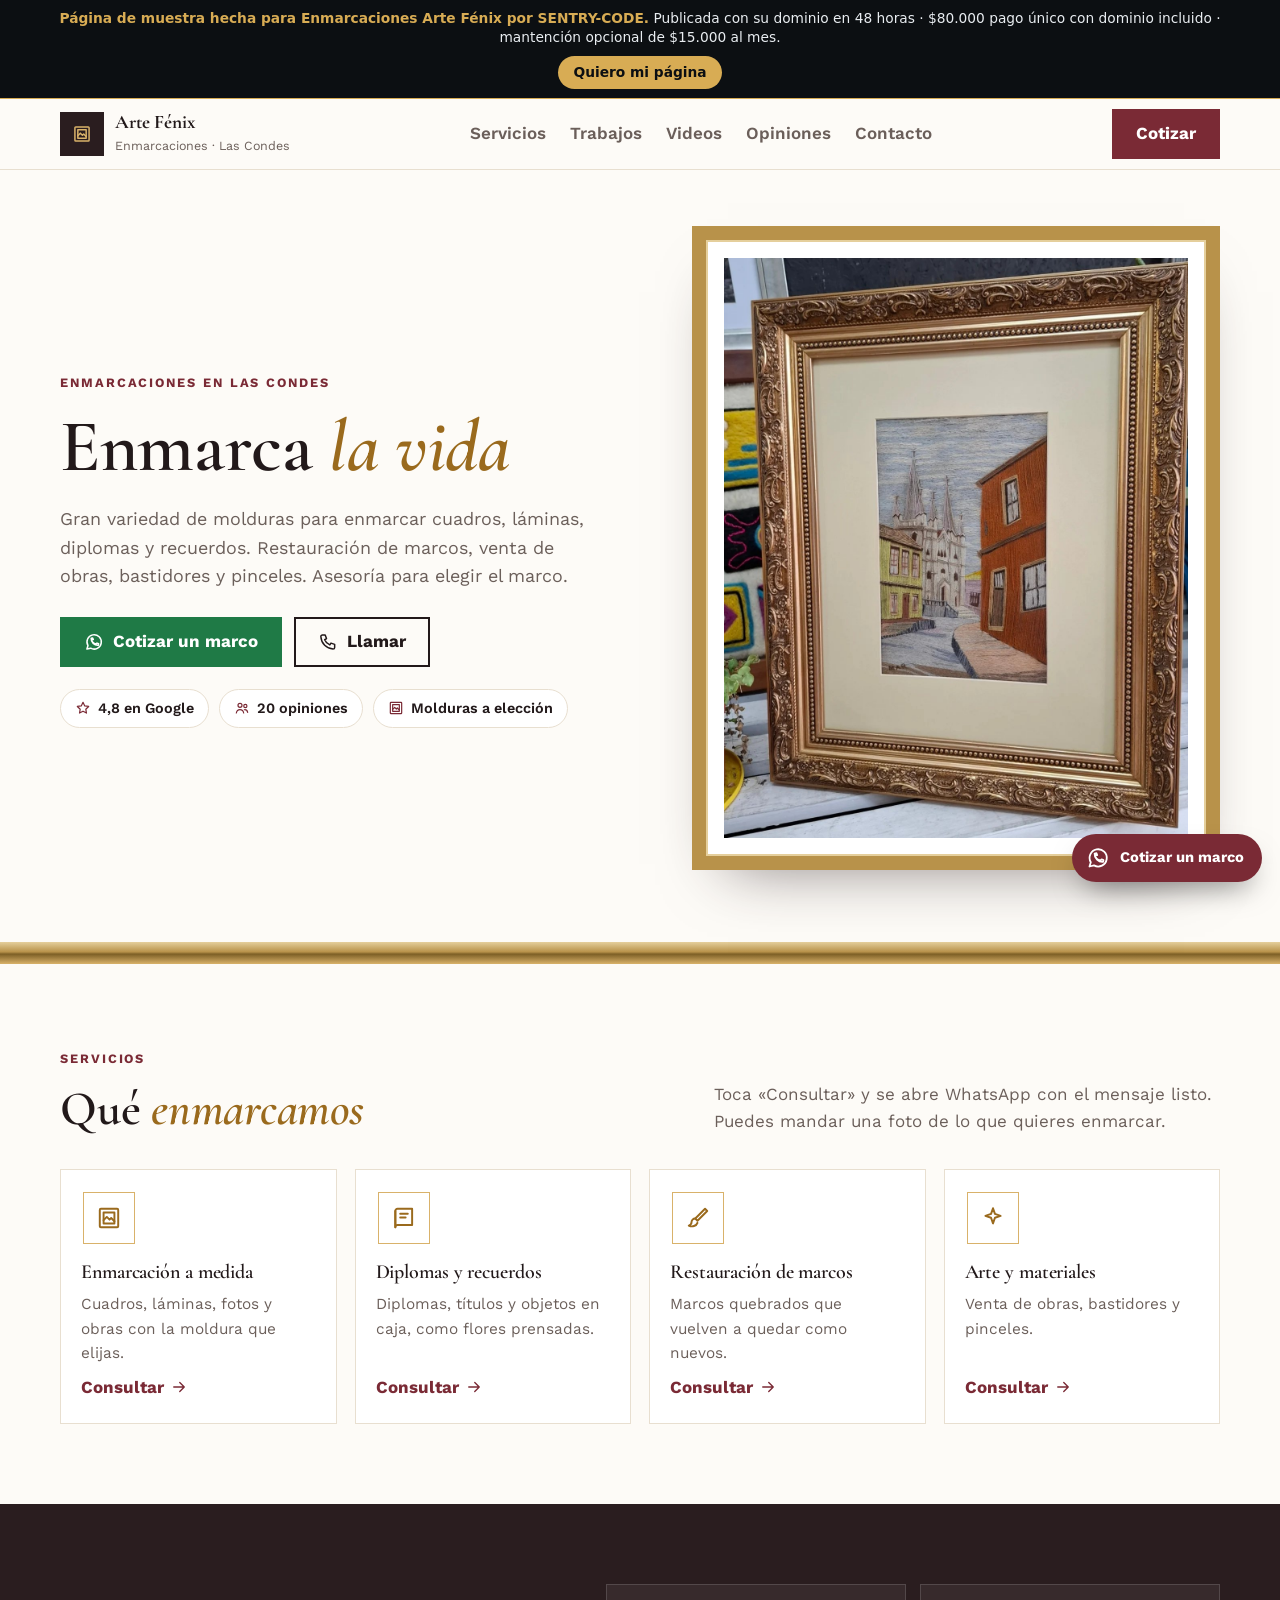
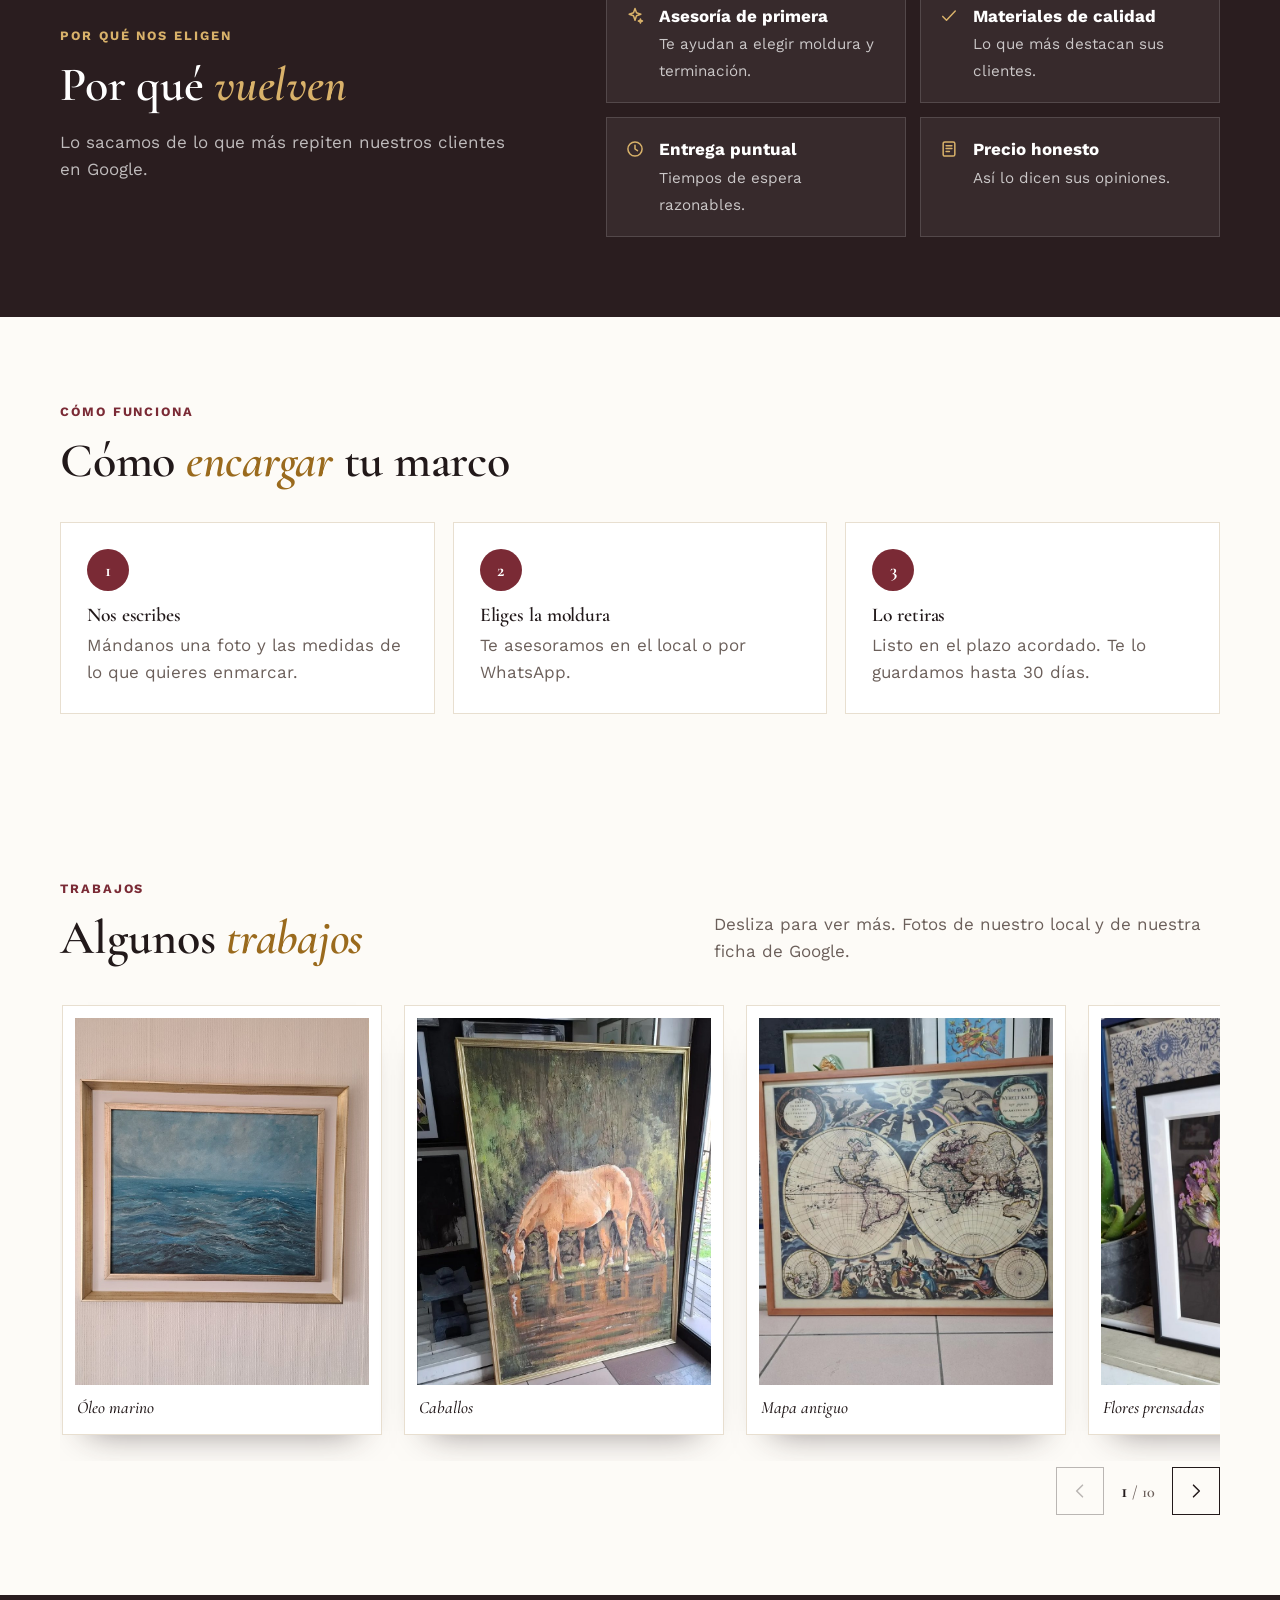
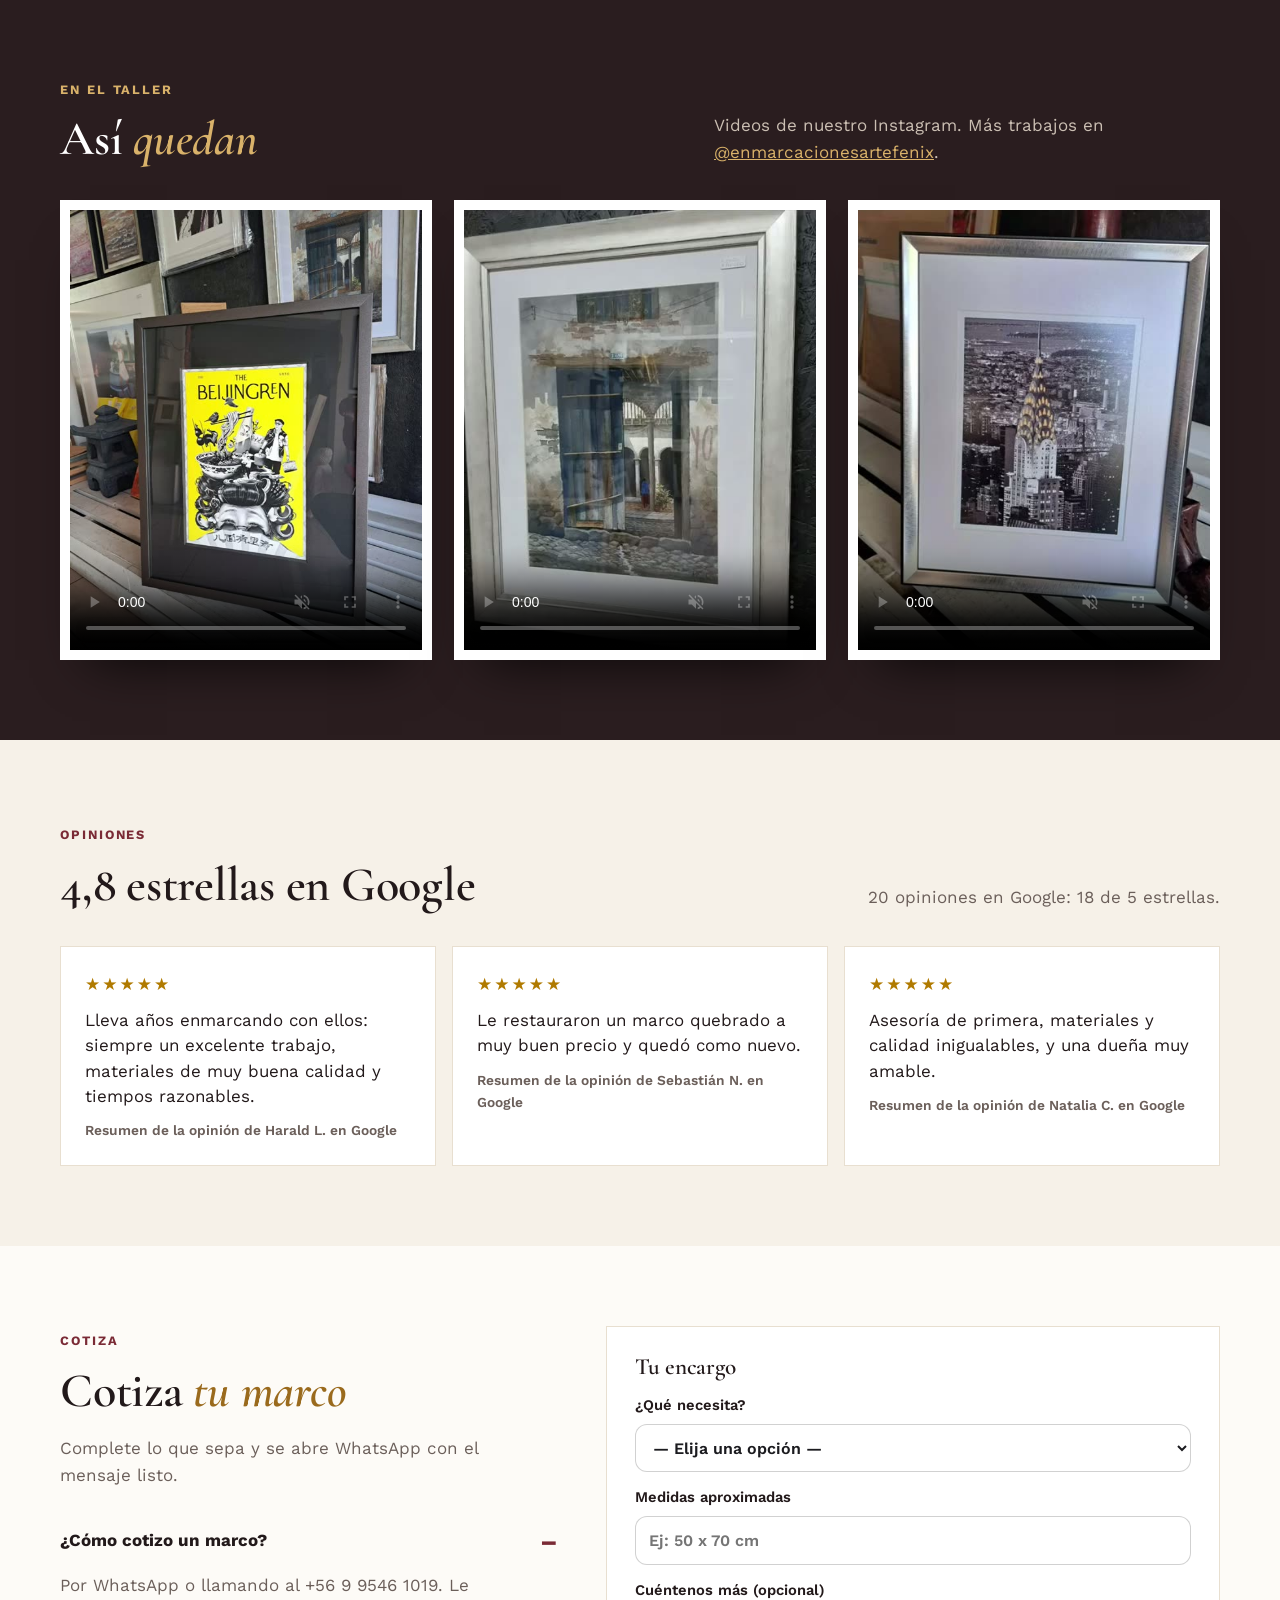
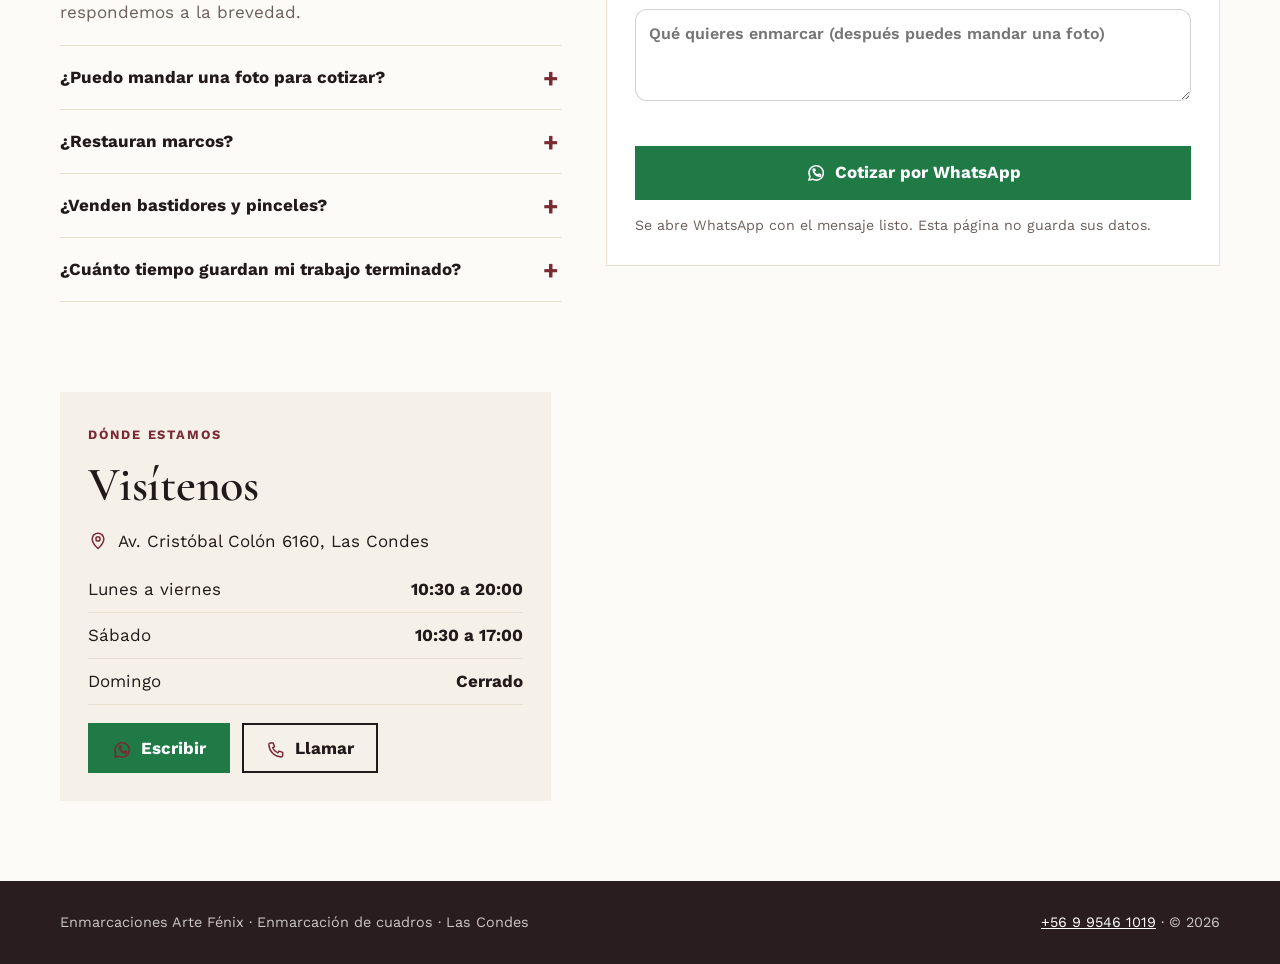
==== commit 9565cc8e: "Arte Fénix: menú del celular con su estilo, barra Llamar/Cotizar/WhatsApp y chat que cotiza con tipo" ====
--- a/index.html
+++ b/index.html
@@ -113,7 +113,7 @@
 .gal figure{border:10px solid #fff;box-shadow:0 0 0 1px var(--linea),0 18px 30px -24px rgba(0,0,0,.45)}.gal img{aspect-ratio:4/5}
 .gal figcaption{background:transparent;color:var(--suave);position:static;padding:8px 0 0;font-style:italic;font-family:var(--ft);font-size:1rem}
 .serv{border:1px solid var(--linea)}.serv .ic-serv{background:transparent;border:1px solid var(--c2);color:#9a6a1d}
-.moldura{height:22px;background:linear-gradient(180deg,#e5cf9c,#b8924a 45%,#7d5f26 55%,#d9b26a)}.car{position:relative}.car-pista{display:flex;gap:22px;overflow-x:auto;scroll-snap-type:x mandatory;scroll-padding-inline:2px;padding:6px 2px 26px;scrollbar-width:none;overscroll-behavior-x:contain}.car-pista::-webkit-scrollbar{display:none}.car-pista:focus-visible{outline:2px solid var(--c1);outline-offset:4px}.car-it{flex:0 0 clamp(230px,27vw,320px);margin:0;scroll-snap-align:start;background:#fff;padding:12px 12px 0;border:1px solid var(--linea);box-shadow:0 22px 34px -26px rgba(42,29,31,.55)}.car-it img{display:block;width:100%;aspect-ratio:4/5;object-fit:cover;background:var(--c3)}.car-it figcaption{font:italic 500 1.08rem/1.3 var(--ft);color:var(--tinta);padding:12px 2px 14px}.car-nav{display:flex;align-items:center;justify-content:flex-end;gap:14px;margin-top:6px}.car-n{font:600 1rem/1 var(--ft);color:var(--suave);min-width:5ch;text-align:center}.car-n b{color:var(--tinta);font-size:1.25rem}.car-b{width:48px;height:48px;display:grid;place-items:center;border:1px solid var(--tinta);background:transparent;color:var(--tinta);cursor:pointer;transition:background .15s,color .15s}.car-b:hover:not(:disabled){background:var(--tinta);color:#fff}.car-b:disabled{opacity:.3;cursor:default}.car-b svg{width:20px;height:20px;fill:none;stroke:currentColor;stroke-width:1.8;stroke-linecap:round;stroke-linejoin:round}.taller{background:var(--oscuro);color:#efe6dc}.taller h2{color:#fff}.taller h2 em{color:var(--c2)}.taller .eti{color:var(--c2)}.taller .cab p{color:#cbbfb3}.taller .cab a{color:var(--c2)}.vids{display:grid;grid-template-columns:repeat(3,1fr);gap:22px}.vid{margin:0;background:#fff;padding:10px;box-shadow:0 30px 50px -30px rgba(0,0,0,.8)}.vid video{display:block;width:100%;aspect-ratio:4/5;object-fit:cover;background:#1b1314}@media (max-width:760px){.vids{display:flex;overflow-x:auto;scroll-snap-type:x mandatory;gap:16px;padding-bottom:10px;scrollbar-width:none}.vids::-webkit-scrollbar{display:none}.vid{flex:0 0 68vw;scroll-snap-align:start}.car-it{flex-basis:76vw}.car-nav{justify-content:center}}</style>
+.moldura{height:22px;background:linear-gradient(180deg,#e5cf9c,#b8924a 45%,#7d5f26 55%,#d9b26a)}.car{position:relative}.car-pista{display:flex;gap:22px;overflow-x:auto;scroll-snap-type:x mandatory;scroll-padding-inline:2px;padding:6px 2px 26px;scrollbar-width:none;overscroll-behavior-x:contain}.car-pista::-webkit-scrollbar{display:none}.car-pista:focus-visible{outline:2px solid var(--c1);outline-offset:4px}.car-it{flex:0 0 clamp(230px,27vw,320px);margin:0;scroll-snap-align:start;background:#fff;padding:12px 12px 0;border:1px solid var(--linea);box-shadow:0 22px 34px -26px rgba(42,29,31,.55)}.car-it img{display:block;width:100%;aspect-ratio:4/5;object-fit:cover;background:var(--c3)}.car-it figcaption{font:italic 500 1.08rem/1.3 var(--ft);color:var(--tinta);padding:12px 2px 14px}.car-nav{display:flex;align-items:center;justify-content:flex-end;gap:14px;margin-top:6px}.car-n{font:600 1rem/1 var(--ft);color:var(--suave);min-width:5ch;text-align:center}.car-n b{color:var(--tinta);font-size:1.25rem}.car-b{width:48px;height:48px;display:grid;place-items:center;border:1px solid var(--tinta);background:transparent;color:var(--tinta);cursor:pointer;transition:background .15s,color .15s}.car-b:hover:not(:disabled){background:var(--tinta);color:#fff}.car-b:disabled{opacity:.3;cursor:default}.car-b svg{width:20px;height:20px;fill:none;stroke:currentColor;stroke-width:1.8;stroke-linecap:round;stroke-linejoin:round}.taller{background:var(--oscuro);color:#efe6dc}.taller h2{color:#fff}.taller h2 em{color:var(--c2)}.taller .eti{color:var(--c2)}.taller .cab p{color:#cbbfb3}.taller .cab a{color:var(--c2)}.vids{display:grid;grid-template-columns:repeat(3,1fr);gap:22px}.vid{margin:0;background:#fff;padding:10px;box-shadow:0 30px 50px -30px rgba(0,0,0,.8)}.vid video{display:block;width:100%;aspect-ratio:4/5;object-fit:cover;background:#1b1314}@media (max-width:760px){.vids{display:flex;overflow-x:auto;scroll-snap-type:x mandatory;gap:16px;padding-bottom:10px;scrollbar-width:none}.vids::-webkit-scrollbar{display:none}.vid{flex:0 0 68vw;scroll-snap-align:start}.car-it{flex-basis:76vw}.car-nav{justify-content:center}}@media (max-width:760px){.barra-movil{grid-template-columns:1fr 1.15fr 1fr!important}.barra-movil .ct{display:flex;align-items:center;justify-content:center;gap:8px;min-height:56px;border:0;font:700 1rem/1 var(--fx);background:var(--c2);color:var(--oscuro);cursor:pointer}.fab{display:none!important}.portada .acciones,.portada .btns{display:grid!important;grid-template-columns:1fr 1fr;gap:10px}.portada .acciones .btn,.portada .btns .btn{width:100%;padding:0 12px}}.barra-movil .ct{display:none}@media (max-width:760px){.barra-movil .ct{display:flex}}.mm-panel{counter-reset:mm;padding-bottom:20px!important;box-shadow:0 26px 40px -24px rgba(42,29,31,.45)}.mm-panel a:not(.mm-wa){counter-increment:mm;display:flex!important;align-items:baseline;gap:14px;font:500 1.55rem/1.15 var(--ft)!important;padding:13px 4px!important;color:var(--tinta)!important;border-bottom:1px solid var(--linea)!important}.mm-panel a:not(.mm-wa)::before{content:counter(mm,decimal-leading-zero);font:600 .78rem/1 var(--fx);letter-spacing:.12em;color:var(--c1)}.mm-panel a.mm-wa{background:#1f7a46!important;color:#fff!important;border-radius:0!important;min-height:52px;display:flex!important;align-items:center;justify-content:center}.mm-info{display:grid;gap:4px;padding:16px 4px 6px;font-size:.92rem;color:var(--suave)}.mm-info b{color:var(--tinta);font-weight:600}@media (max-width:560px){.asis .asis-head span{display:none}.asis .asis-head{padding:12px 12px 10px 18px}}</style>
 </head>
 <body>
 
@@ -208,6 +208,7 @@
 </script>
 <div class="barra-movil">
   <a class="ll" href="tel:+56995461019"><svg class="i" viewBox="0 0 24 24" aria-hidden="true"><path d="M5 3.5h3.6l1.6 4.4-2.2 1.4a11 11 0 0 0 6.2 6.2l1.4-2.2 4.4 1.6V18.5A2 2 0 0 1 18 20.5 15.5 15.5 0 0 1 3.5 6 2 2 0 0 1 5 3.5z"/></svg>Llamar</a>
+  <button type="button" class="ct" data-abre-chat><svg class="i" viewBox="0 0 24 24" aria-hidden="true"><path d="M4.5 5.5h15v10h-8l-4.5 3.5v-3.5h-2.5z"/></svg>Cotizar</button>
   <a class="wa" href="https://wa.me/56995461019?text=Hola%2C%20vi%20su%20p%C3%A1gina%20web%20y%20quiero%20cotizar%20un%20marco" target="_blank" rel="noopener"><svg class="i" viewBox="0 0 24 24" aria-hidden="true"><path d="M3.5 20.5l1.3-4.2A8.6 8.6 0 1 1 8 19.4z"/><path d="M9 8.6c.2 2.9 2.6 5.4 5.6 5.8l1-1.1 1.9.8-.4 1.8c-4.6.4-8.8-3.6-8.5-8.3l1.8-.4.8 1.9z"/></svg>WhatsApp</a>
 </div>
 <a class="fab" href="https://wa.me/56995461019?text=Hola%2C%20vi%20su%20p%C3%A1gina%20web%20y%20quiero%20cotizar%20un%20marco" target="_blank" rel="noopener"><svg class="i" viewBox="0 0 24 24" aria-hidden="true"><path d="M3.5 20.5l1.3-4.2A8.6 8.6 0 1 1 8 19.4z"/><path d="M9 8.6c.2 2.9 2.6 5.4 5.6 5.8l1-1.1 1.9.8-.4 1.8c-4.6.4-8.8-3.6-8.5-8.3l1.8-.4.8 1.9z"/></svg><span class="fab-txt">Cotizar un marco</span></a>
@@ -250,10 +251,20 @@
   vs.forEach(function(v){io.observe(v)});
 })();
 </script>
-<link rel="stylesheet" href="asistente.css?v=2">
+<script>
+(function(){
+  document.querySelectorAll('[data-abre-chat]').forEach(function(b){b.addEventListener('click',function(){var f=document.querySelector('.fab');if(f)f.click()})});
+  function info(){var p=document.getElementById('mm-panel');if(!p){return false}if(p.querySelector('.mm-info'))return true;
+    var d=document.createElement('div');d.className='mm-info';
+    d.innerHTML='<span><b>Lunes a viernes</b> 10:30 a 20:00 · <b>Sábado</b> 10:30 a 17:00</span><span>Av. Cristóbal Colón 6160, Las Condes</span>';
+    var wa=p.querySelector('.mm-wa');p.insertBefore(d,wa||null);return true}
+  var n=0;(function intento(){if(!info()&&n++<40)setTimeout(intento,100)})();
+})();
+</script>
+<link rel="stylesheet" href="asistente.css?v=3">
 <style>.asis{--bg:var(--fondo);--surface:var(--c3);--text:var(--tinta);--muted:var(--suave);--accent:var(--c1);--line:var(--linea);--font:var(--fx);--display:var(--ft);--asis-ink:var(--c1)}</style>
-<script>window.ASISTENTE = {"negocio": "Enmarcaciones Arte Fénix", "persona": "Enmarcaciones Arte Fénix", "wa": "56995461019", "confirma": "los encargos se confirman", "boton": "Cotizar un marco", "saludo": "Hola, soy el asistente de Enmarcaciones Arte Fénix. ¿Qué quieres enmarcar? También puedes escribirme cualquier pregunta.", "agendar": "Quiero cotizar", "dudaTxt": "Elige una pregunta o escríbela abajo. Si es algo que no sé, te dejo el mensaje listo para WhatsApp.", "cuando": [{"t": "Lo antes posible", "m": "Lo necesito lo antes posible."}, {"t": "Esta semana", "m": "Me acomoda esta semana."}, {"t": "Solo quiero un presupuesto", "m": "Por ahora solo quiero un presupuesto."}], "servicios": [{"n": "Enmarcación a medida", "info": "Cuadros, láminas, fotos y obras con la moldura que elijas. Si puedes, después manda una foto y las medidas.", "opts": [], "kw": "enmarc|cuadro|lamina|obra|poster|afiche|oleo|acuarela|grabado"}, {"n": "Diplomas y recuerdos", "info": "Diplomas, títulos y objetos en caja, como flores prensadas.", "opts": [], "kw": "diploma|titulo|certificado|recuerdo"}, {"n": "Restauración de marcos", "info": "Marcos quebrados que vuelven a quedar como nuevos.", "opts": [], "kw": "restaur|quebrad|roto|rota|arregl|reparar"}, {"n": "Arte y materiales", "info": "Venta de obras, bastidores y pinceles.", "opts": [], "kw": "bastidor|pincel|venden|venta|material|tela"}], "faq": [{"pri": true, "q": "¿Cuánto cuesta un marco?", "kw": "precio|valor|cuanto (cuesta|sale|vale|cobra)|costo|cobran|presupuesto|cotiz|barato|caro", "r": "El valor depende de las medidas y de la moldura que elijas. Mándanos una foto con las medidas aproximadas y te cotizamos sin compromiso."}, {"pri": true, "q": "¿Cuánto tiempo guardan mi trabajo?", "kw": "retir|guard|bodega|olvid|30 dias|treinta|plazo para (ir|buscar|pasar)|buscarlo|buscarla|pasar a buscar", "r": "Te guardamos tu trabajo terminado hasta 30 días desde que te avisamos que está listo. El taller es pequeño y cada marco necesita un lugar seguro, lejos de la humedad y los golpes; por eso, pasado ese plazo ya no podemos hacernos responsables de su estado. Si necesitas más tiempo, avísanos y lo coordinamos."}, {"pri": true, "q": "¿Cuánto se demoran?", "kw": "demora|demor|cuanto tiempo|cuantos dias|plazo|cuando esta|cuando estaria|listo|rapido|urgente|para manana|para hoy", "r": "Depende del trabajo y de la moldura. Te damos el plazo exacto al cotizar, y nuestros clientes destacan que entregamos a tiempo."}, {"q": "¿Dónde están?", "kw": "donde|direccion|ubicacion|ubicados|comuna|las condes|como llego|metro|mapa", "r": "Estamos en Av. Cristóbal Colón 6160, Las Condes."}, {"q": "¿Qué horario tienen?", "kw": "horario|hora|abren|abierto|cierran|atienden|sabado|domingo|festivo|feriado", "r": "Atendemos de lunes a viernes de 10:30 a 20:00 y el sábado de 10:30 a 17:00. El domingo está cerrado."}, {"q": "¿Qué molduras tienen?", "kw": "moldura|tipos de marco|modelo|dorad|madera|negro|blanco|caja|delgad|grues|color", "r": "Tenemos una gran variedad de molduras: doradas, de madera, delgadas y tipo caja, entre otras. Te asesoramos para elegir la que mejor le queda a tu obra, en el local o por WhatsApp."}, {"q": "¿Puedo mandar una foto para cotizar?", "kw": "foto|imagen|whatsapp|mandar|enviar", "r": "Sí. Mándanos por WhatsApp una foto de lo que quieres enmarcar y sus medidas aproximadas, y te respondemos con la cotización."}, {"q": "¿Enmarcan objetos o camisetas?", "kw": "camiseta|polera|medalla|puzzle|rompecabeza|bordado|tejido|objeto", "r": "Sí, enmarcamos objetos en marco tipo caja, como flores prensadas. Para camisetas, medallas, puzzles u otros objetos, mándanos una foto y te decimos cómo quedaría.", "pri": true}, {"kw": "vidrio|cristal|passe|paspartu|paspartou|carton|antirreflejo|acrilico", "r": "El vidrio y el passe-partout se eligen junto con la moldura. Te recomendamos la mejor combinación al cotizar."}, {"kw": "grande|gigante|tamano|medida|pequen|chico|mini", "r": "Trabajamos a medida, en formatos chicos y grandes. Mándanos las medidas y lo vemos."}, {"kw": "pago|pagar|transferencia|efectivo|tarjeta|debito|credito|boleta|factura|abono|adelanto", "r": "Las formas de pago y el abono se confirman al hacer el encargo. Si quieres, te dejo la pregunta lista para WhatsApp."}, {"kw": "despacho|delivery|envio|domicilio|retiran|a mi casa|llevan|instalan|instalacion|colgar", "r": "Eso lo coordinamos según el trabajo. Escríbenos por WhatsApp y te decimos si es posible y cuánto costaría."}, {"kw": "opiniones|resenas|confianza|buenos|recomiend|calidad|garantia|experiencia", "r": "Tenemos 4,8 estrellas en Google con 20 opiniones. Nuestros clientes destacan la asesoría, la calidad de los materiales y la entrega puntual."}, {"kw": "telefono|llamar|numero|contacto|correo|mail", "r": "Puedes escribirnos o llamarnos al +56 9 9546 1019."}, {"kw": "^(gracias|muchas gracias|ok|listo|perfecto|genial|vale)\\b", "r": "¡Gracias a ti! Si tienes otra pregunta, escríbela cuando quieras."}, {"kw": "^(hola|buenas|buenos dias|buenas tardes|buenas noches|alo)\\b", "r": "¡Hola! Cuéntame qué quieres enmarcar o escribe tu pregunta, y te ayudo."}], "cuandoTxt": "¿Para cuándo lo necesitas?", "noSe": "Eso te lo responde mejor el equipo de Arte Fénix. Te dejo el WhatsApp listo con tu pregunta, o puedes ver los servicios."};</script>
-<script src="asistente.js?v=2" defer></script>
+<script>window.ASISTENTE = {"negocio": "Enmarcaciones Arte Fénix", "persona": "Enmarcaciones Arte Fénix", "wa": "56995461019", "confirma": "los encargos se confirman", "boton": "Cotizar un marco", "saludo": "¡Hola! Soy el asistente de Arte Fénix. Te ayudo a cotizar tu marco o resuelvo tus dudas. ¿Qué quieres enmarcar?", "agendar": "Quiero cotizar", "dudaTxt": "Elige una pregunta o escríbela abajo. Si es algo que no sé, te dejo el mensaje listo para WhatsApp.", "cuando": [{"t": "Lo antes posible", "m": "Lo necesito lo antes posible."}, {"t": "Esta semana", "m": "Me acomoda esta semana."}, {"t": "Solo quiero un presupuesto", "m": "Por ahora solo quiero un presupuesto."}], "servicios": [{"n": "Enmarcación a medida", "info": "Cuadros, láminas, fotos y obras con la moldura que elijas. Si puedes, después manda una foto y las medidas.", "opts": ["Lámina o afiche", "Fotografía", "Pintura, óleo o acuarela", "Bordado o tejido"], "kw": "enmarc|cuadro|lamina|obra|poster|afiche|oleo|acuarela|grabado", "medida": true}, {"n": "Diplomas y recuerdos", "info": "Diplomas, títulos y objetos en caja, como flores prensadas.", "opts": ["Diploma o título", "Camiseta", "Medallas u objetos", "Flores u otro recuerdo"], "kw": "diploma|titulo|certificado|recuerdo", "medida": true}, {"n": "Restauración de marcos", "info": "Restauramos marcos quebrados o gastados para que vuelvan a quedar como nuevos. Si puedes, después manda una foto del daño.", "opts": [], "kw": "restaur|quebrad|roto|rota|arregl|reparar", "medida": false}, {"n": "Arte y materiales", "info": "Venta de obras, bastidores y pinceles.", "opts": ["Bastidores", "Pinceles", "Obras a la venta"], "kw": "bastidor|pincel|venden|venta|material|tela", "medida": false}], "faq": [{"pri": true, "q": "¿Cuánto cuesta un marco?", "kw": "precio|valor|cuanto (cuesta|sale|vale|cobra)|costo|cobran|presupuesto|cotiz|barato|caro", "r": "El valor depende de las medidas y de la moldura que elijas. Mándanos una foto con las medidas aproximadas y te cotizamos sin compromiso.", "menu": "¿Cuánto cuesta?"}, {"pri": true, "q": "¿Cuánto tiempo guardan mi trabajo?", "kw": "retir|guard|bodega|olvid|30 dias|treinta|plazo para (ir|buscar|pasar)|buscarlo|buscarla|pasar a buscar", "r": "Te guardamos tu trabajo terminado hasta 30 días desde que te avisamos que está listo. El taller es pequeño y cada marco necesita un lugar seguro, lejos de la humedad y los golpes; por eso, pasado ese plazo ya no podemos hacernos responsables de su estado. Si necesitas más tiempo, avísanos y lo coordinamos."}, {"pri": true, "q": "¿Cuánto se demoran?", "kw": "demora|demor|cuanto tiempo|cuantos dias|plazo|cuando esta|cuando estaria|listo|rapido|urgente|para manana|para hoy", "r": "Depende del trabajo y de la moldura. Te damos el plazo exacto al cotizar, y nuestros clientes destacan que entregamos a tiempo.", "menu": "¿Cuánto se demoran?"}, {"q": "¿Dónde están?", "kw": "donde|direccion|ubicacion|ubicados|comuna|las condes|como llego|metro|mapa", "r": "Estamos en Av. Cristóbal Colón 6160, Las Condes."}, {"q": "¿Qué horario tienen?", "kw": "horario|hora|abren|abierto|cierran|atienden|sabado|domingo|festivo|feriado", "r": "Atendemos de lunes a viernes de 10:30 a 20:00 y el sábado de 10:30 a 17:00 (domingo cerrado). Estamos en Av. Cristóbal Colón 6160, Las Condes.", "menu": "Horario y dirección"}, {"q": "¿Qué molduras tienen?", "kw": "moldura|tipos de marco|modelo|dorad|madera|negro|blanco|caja|delgad|grues|color", "r": "Tenemos una gran variedad de molduras: doradas, de madera, delgadas y tipo caja, entre otras. Te asesoramos para elegir la que mejor le queda a tu obra, en el local o por WhatsApp."}, {"q": "¿Puedo mandar una foto para cotizar?", "kw": "foto|imagen|whatsapp|mandar|enviar", "r": "Sí. Mándanos por WhatsApp una foto de lo que quieres enmarcar y sus medidas aproximadas, y te respondemos con la cotización."}, {"q": "¿Enmarcan objetos o camisetas?", "kw": "camiseta|polera|medalla|puzzle|rompecabeza|bordado|tejido|objeto", "r": "Sí, enmarcamos objetos en marco tipo caja, como flores prensadas. Para camisetas, medallas, puzzles u otros objetos, mándanos una foto y te decimos cómo quedaría.", "pri": true}, {"kw": "vidrio|cristal|passe|paspartu|paspartou|carton|antirreflejo|acrilico", "r": "El vidrio y el passe-partout se eligen junto con la moldura. Te recomendamos la mejor combinación al cotizar."}, {"kw": "grande|gigante|tamano|medida|pequen|chico|mini", "r": "Trabajamos a medida, en formatos chicos y grandes. Mándanos las medidas y lo vemos."}, {"kw": "pago|pagar|transferencia|efectivo|tarjeta|debito|credito|boleta|factura|abono|adelanto", "r": "Las formas de pago y el abono se confirman al hacer el encargo. Si quieres, te dejo la pregunta lista para WhatsApp."}, {"kw": "despacho|delivery|envio|domicilio|retiran|a mi casa|llevan|instalan|instalacion|colgar", "r": "Eso lo coordinamos según el trabajo. Escríbenos por WhatsApp y te decimos si es posible y cuánto costaría."}, {"kw": "opiniones|resenas|confianza|buenos|recomiend|calidad|garantia|experiencia", "r": "Tenemos 4,8 estrellas en Google con 20 opiniones. Nuestros clientes destacan la asesoría, la calidad de los materiales y la entrega puntual."}, {"kw": "telefono|llamar|numero|contacto|correo|mail", "r": "Puedes escribirnos o llamarnos al +56 9 9546 1019."}, {"kw": "^(gracias|muchas gracias|ok|listo|perfecto|genial|vale)\\b", "r": "¡Gracias a ti! Si tienes otra pregunta, escríbela cuando quieras."}, {"kw": "^(hola|buenas|buenos dias|buenas tardes|buenas noches|alo)\\b", "r": "¡Hola! Cuéntame qué quieres enmarcar o escribe tu pregunta, y te ayudo."}], "cuandoTxt": "¿Para cuándo lo necesitas?", "noSe": "Eso te lo responde mejor el equipo de Arte Fénix. Te dejo el WhatsApp listo con tu pregunta, o puedes ver los servicios.", "verbo": "cotizar", "dudaBtn": "Otra pregunta", "medidaTxt": "¿De qué tamaño es, más o menos?", "medidas": ["Chico (hasta 30×40 cm)", "Mediano (hasta 50×70 cm)", "Grande (más de 50×70 cm)", "No sé la medida"], "cierre": "Al abrir WhatsApp, adjunta una foto de lo que quieres enmarcar: así te cotizamos más rápido.", "placeholder": "O escribe tu pregunta aquí"};</script>
+<script src="asistente.js?v=3" defer></script>
 <!-- contador de visitas -->
 <script>(function(){try{var L=localStorage,S=sessionStorage;if(location.search.indexOf('yo=1')>-1)L.setItem('soy-de-la-casa','1');
 if(L.getItem('soy-de-la-casa')||S.getItem('visita-contada'))return;S.setItem('visita-contada','1');
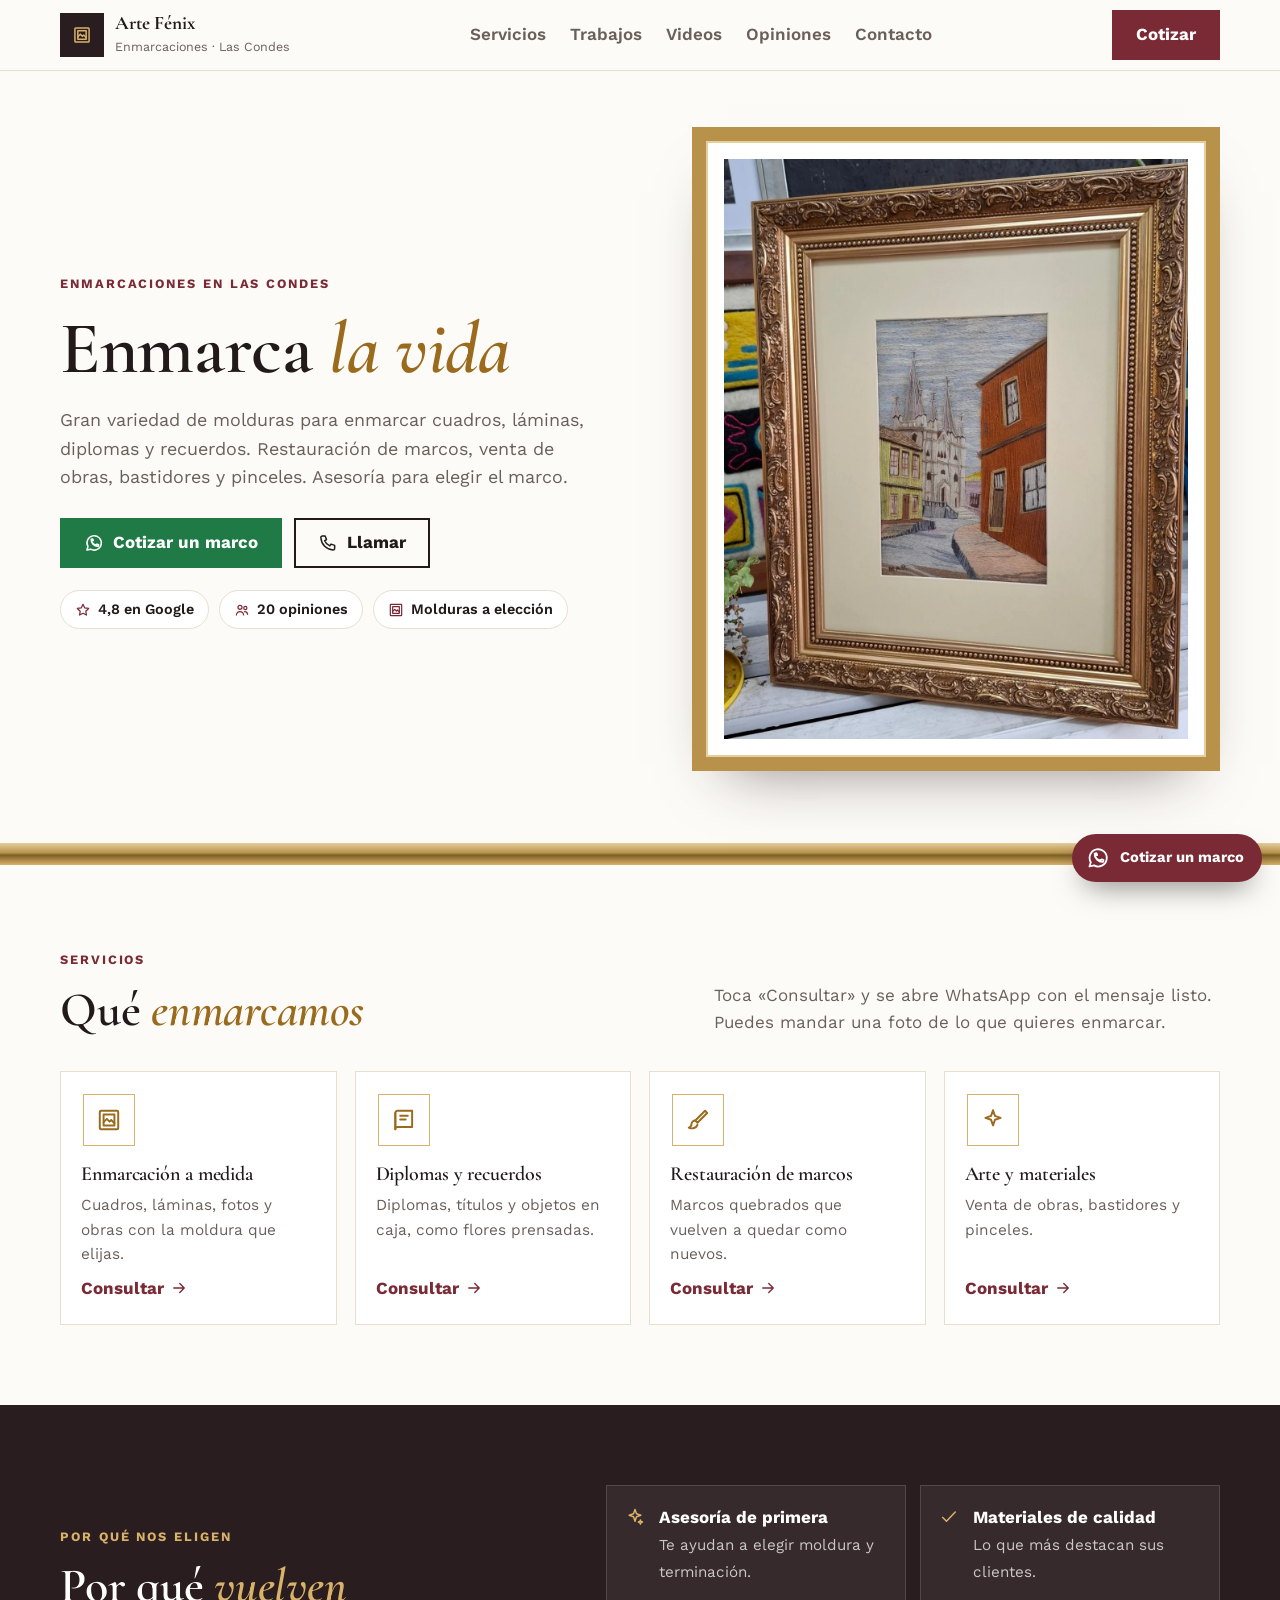
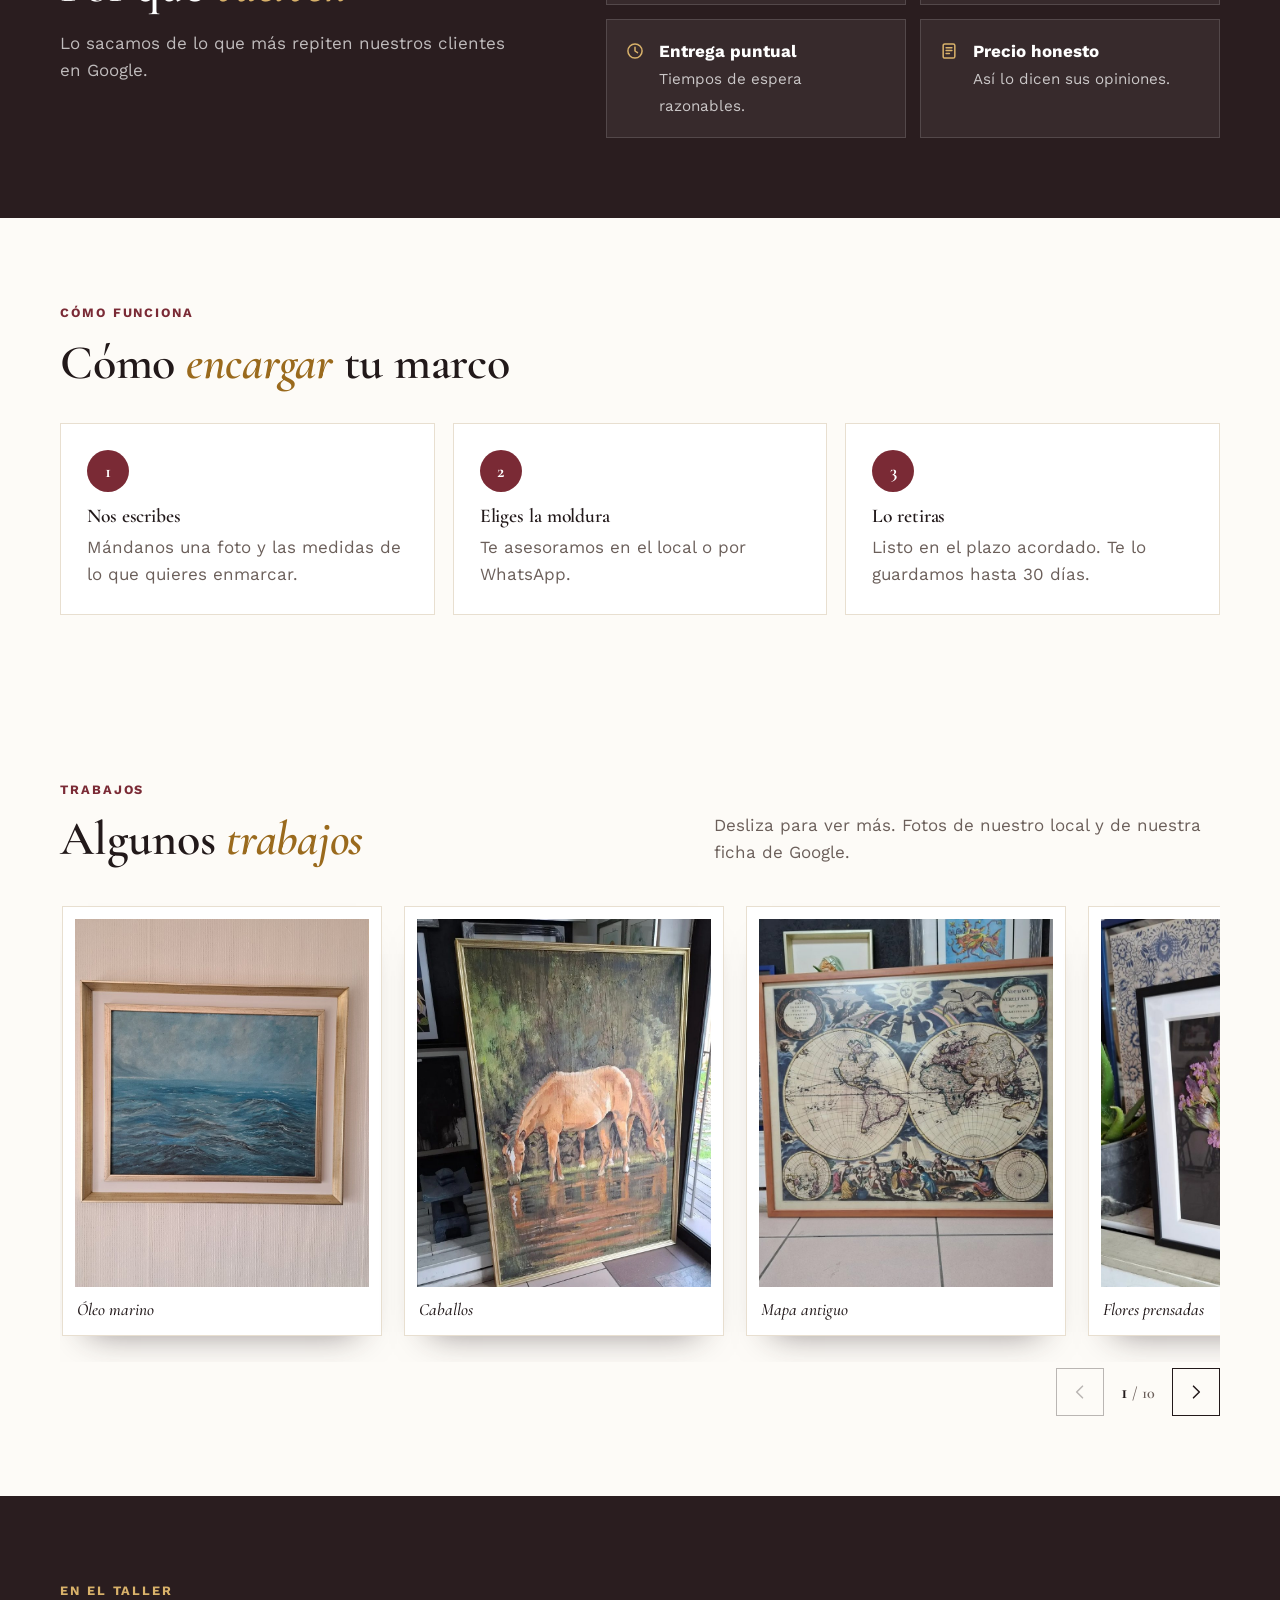
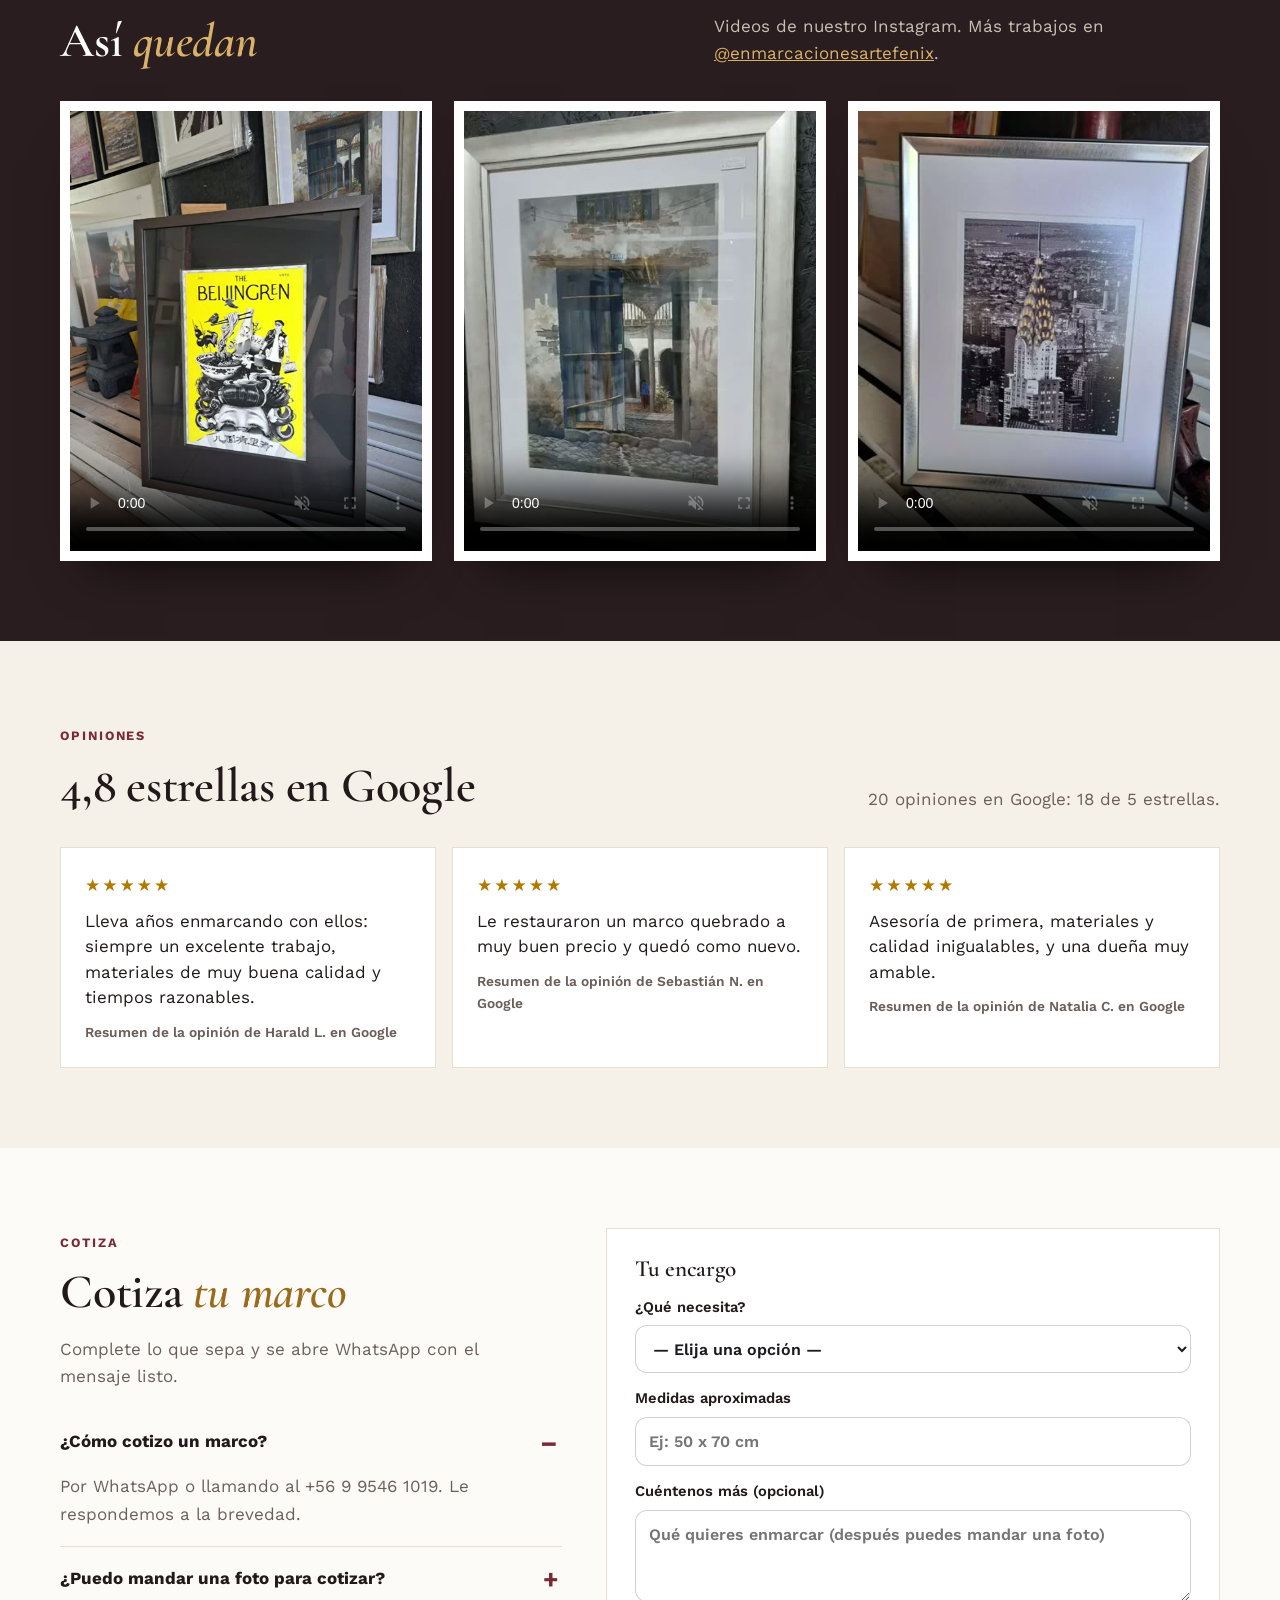
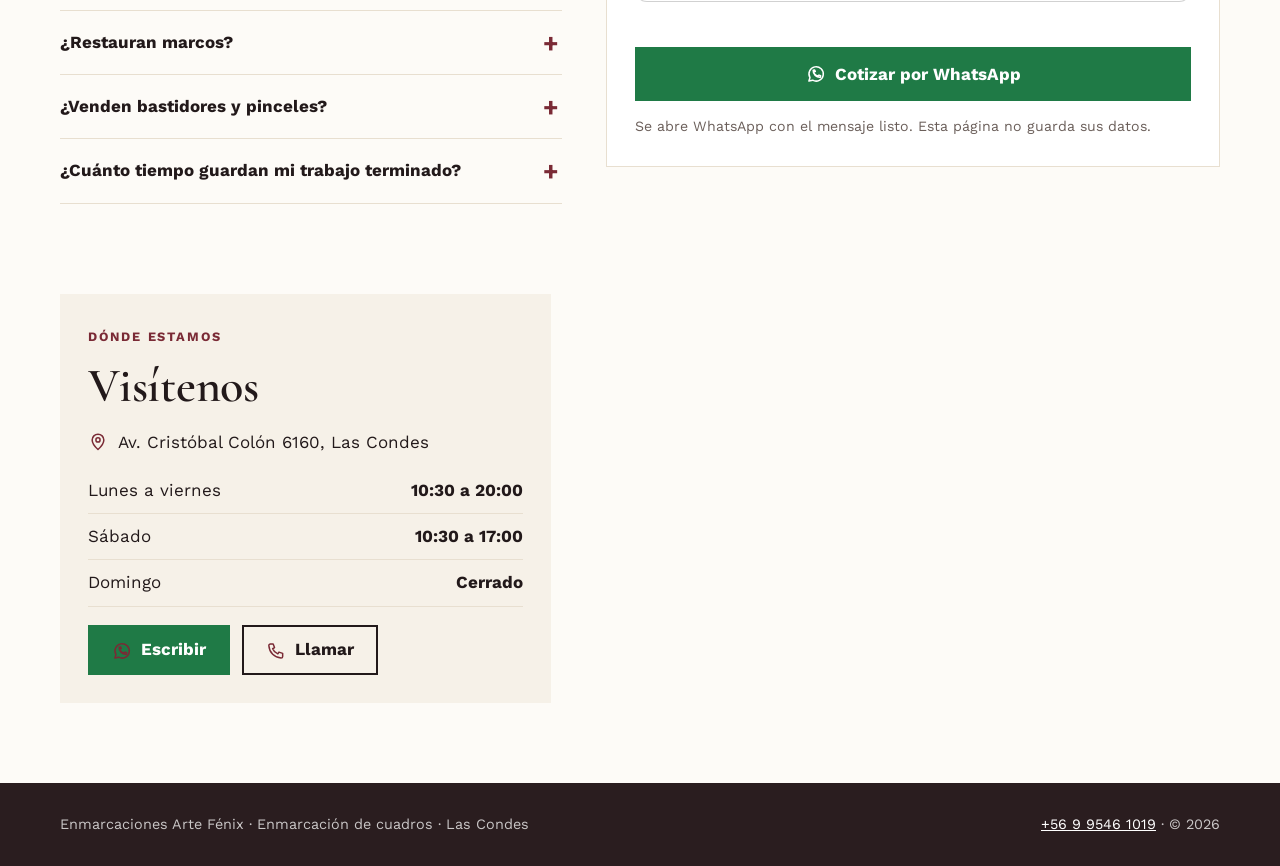
==== commit 55fc5733: "Arte Fénix publicada en enmarcacionesartefenix.cl: sin franja de muestra, enlaces, imagen para compa" ====
--- a/index.html
+++ b/index.html
@@ -8,8 +8,8 @@
 <meta name="robots" content="noindex">
 <meta property="og:title" content="Enmarcaciones Arte Fénix · Enmarcación de cuadros en Las Condes">
 <meta property="og:description" content="Enmarcaciones Arte Fénix: enmarcación a medida, diplomas, restauración de marcos y venta de obras y bastidores en Av. Cristóbal Colón 6160, Las Condes.">
-<meta property="og:image" content="https://delaguardaagustin.github.io/enmarcaciones-arte-fenix/assets/vista.jpg"><meta property="og:image:width" content="1200"><meta property="og:image:height" content="630">
-<meta property="og:url" content="https://delaguardaagustin.github.io/enmarcaciones-arte-fenix/">
+<meta property="og:image" content="https://enmarcacionesartefenix.cl/assets/vista.jpg"><meta property="og:image:width" content="1200"><meta property="og:image:height" content="630">
+<meta property="og:url" content="https://enmarcacionesartefenix.cl/">
 <meta property="og:type" content="website">
 <meta name="twitter:card" content="summary_large_image">
 <meta name="theme-color" content="#2a1d1f">
@@ -124,7 +124,6 @@
 .muestra a{background:#d8ac54;color:#0c0f12;font-weight:700;text-decoration:none;border-radius:999px;padding:7px 15px;white-space:nowrap}
 .muestra a:hover{background:#e9c57a}
 </style>
-<div class="muestra"><div><span><b>Página de muestra hecha para Enmarcaciones Arte Fénix por SENTRY-CODE.</b> Publicada con su dominio en 48 horas · $80.000 pago único con dominio incluido · mantención opcional de $15.000 al mes.</span><a href="https://wa.me/56974479565?text=Hola%20Agust%C3%ADn%2C%20vi%20la%20p%C3%A1gina%20de%20muestra%20de%20Enmarcaciones%20Arte%20F%C3%A9nix%20y%20quiero%20publicarla" target="_blank" rel="noopener">Quiero mi página</a></div></div>
 
 <header><div class="wrap nav">
   <a class="marca" href="#inicio"><span class="sello"><svg class="i" viewBox="0 0 24 24" aria-hidden="true"><rect x="3.5" y="3.5" width="17" height="17" rx="1"/><rect x="7" y="7" width="10" height="10"/><path d="M7 14l3-3 2.5 2.5L14 12l3 3"/></svg></span><span><b>Arte Fénix</b><small>Enmarcaciones · Las Condes</small></span></a>
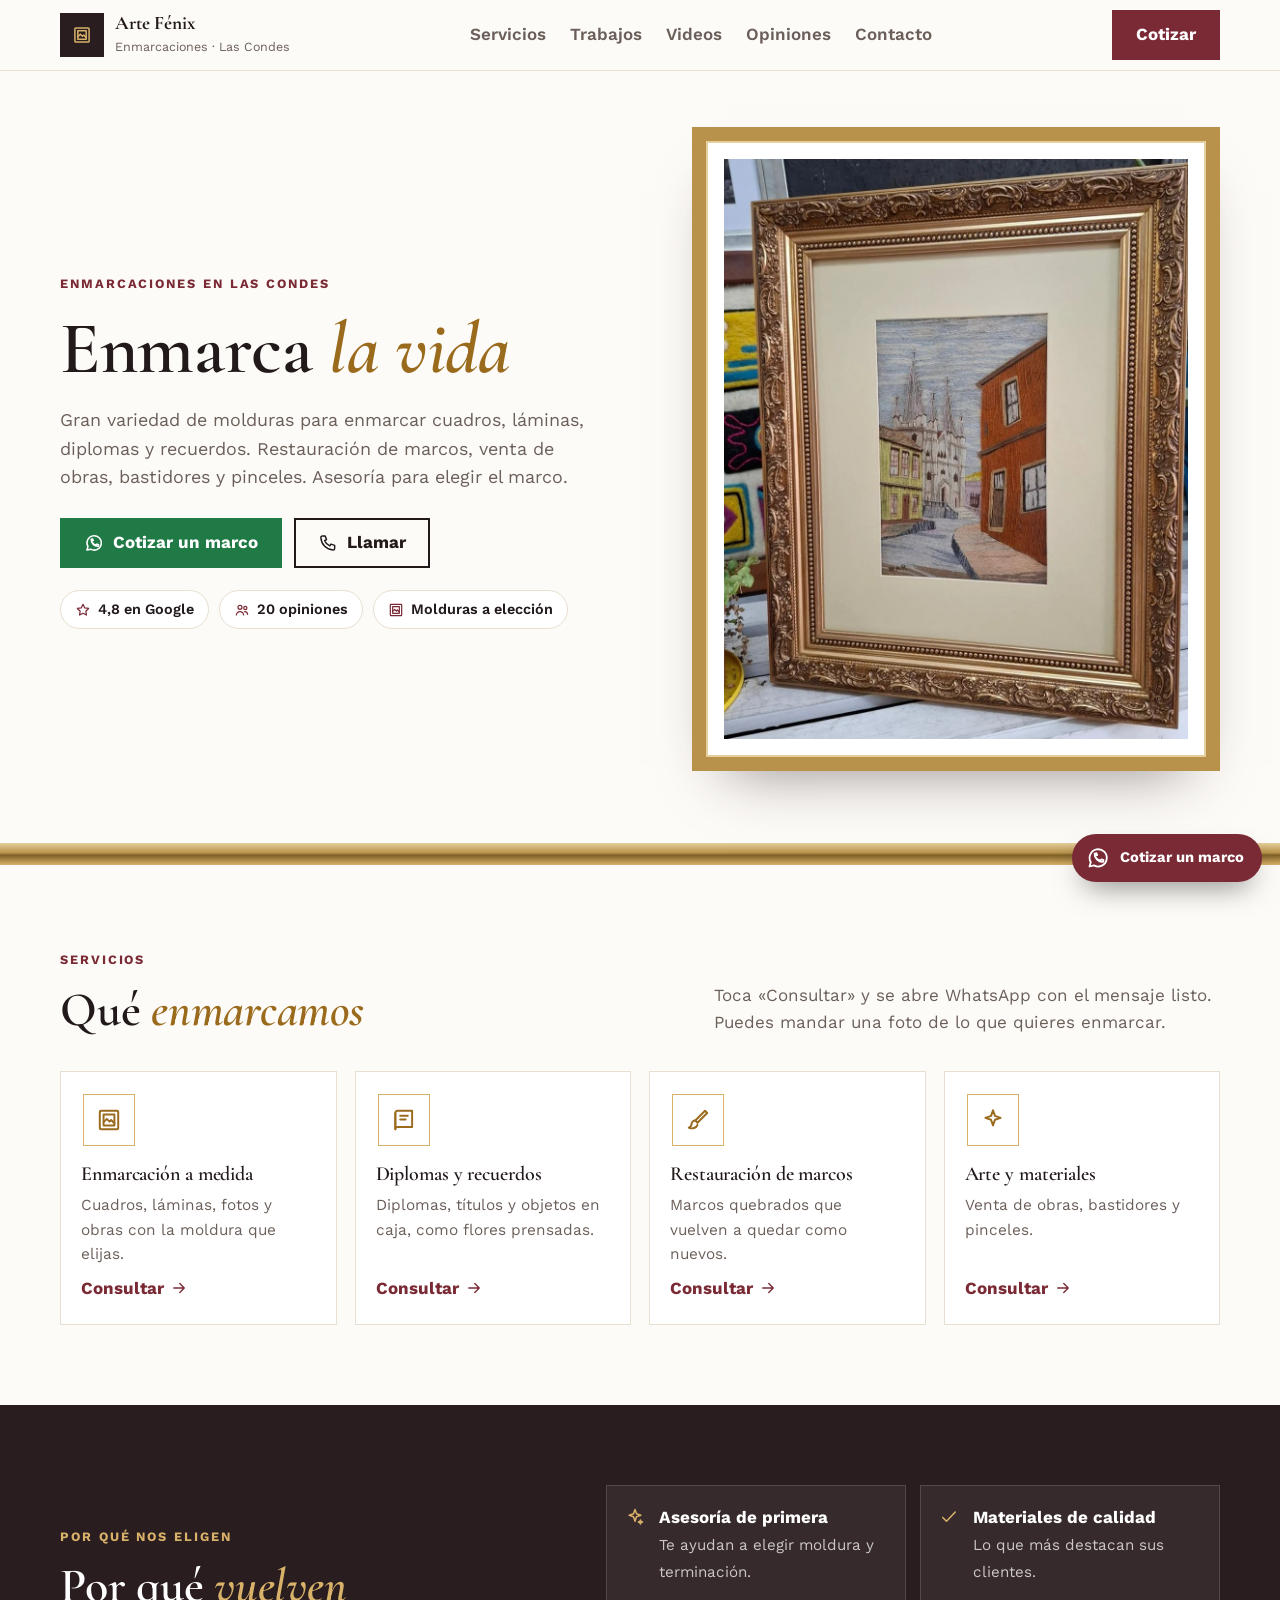
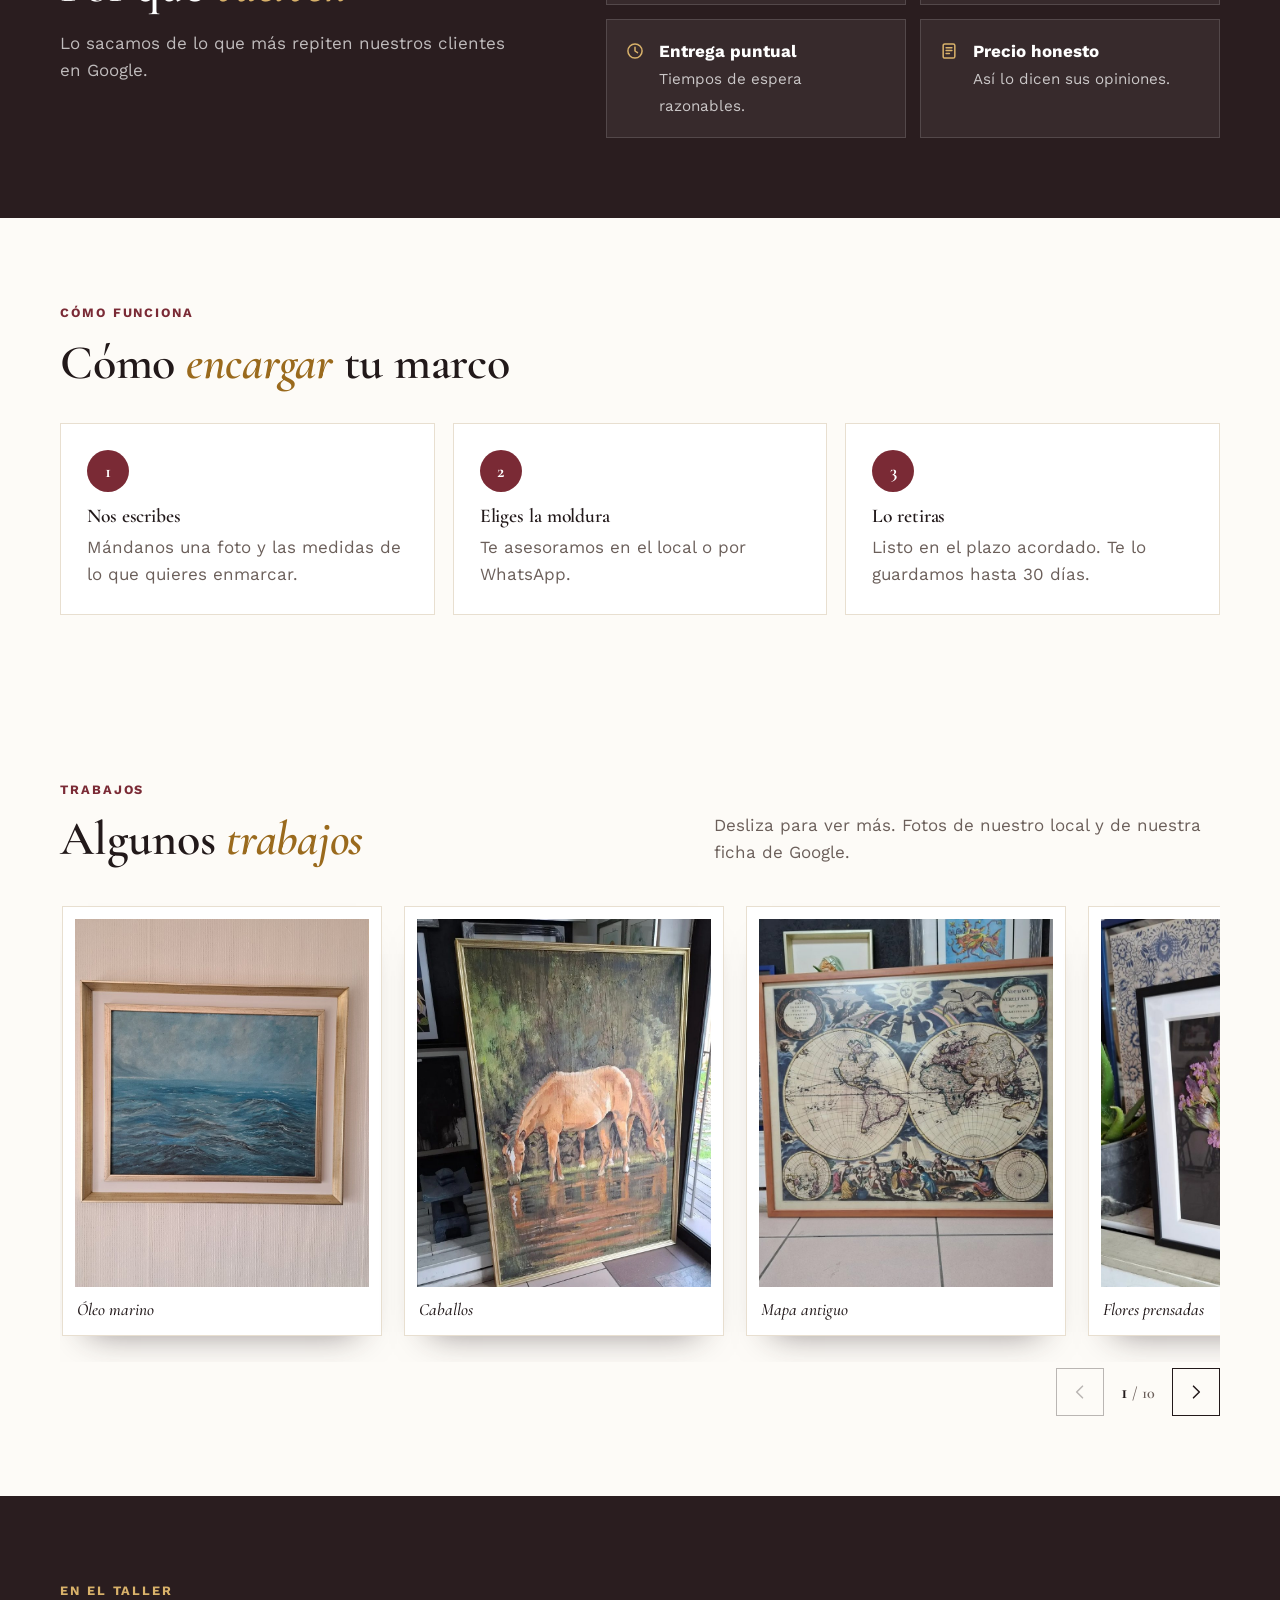
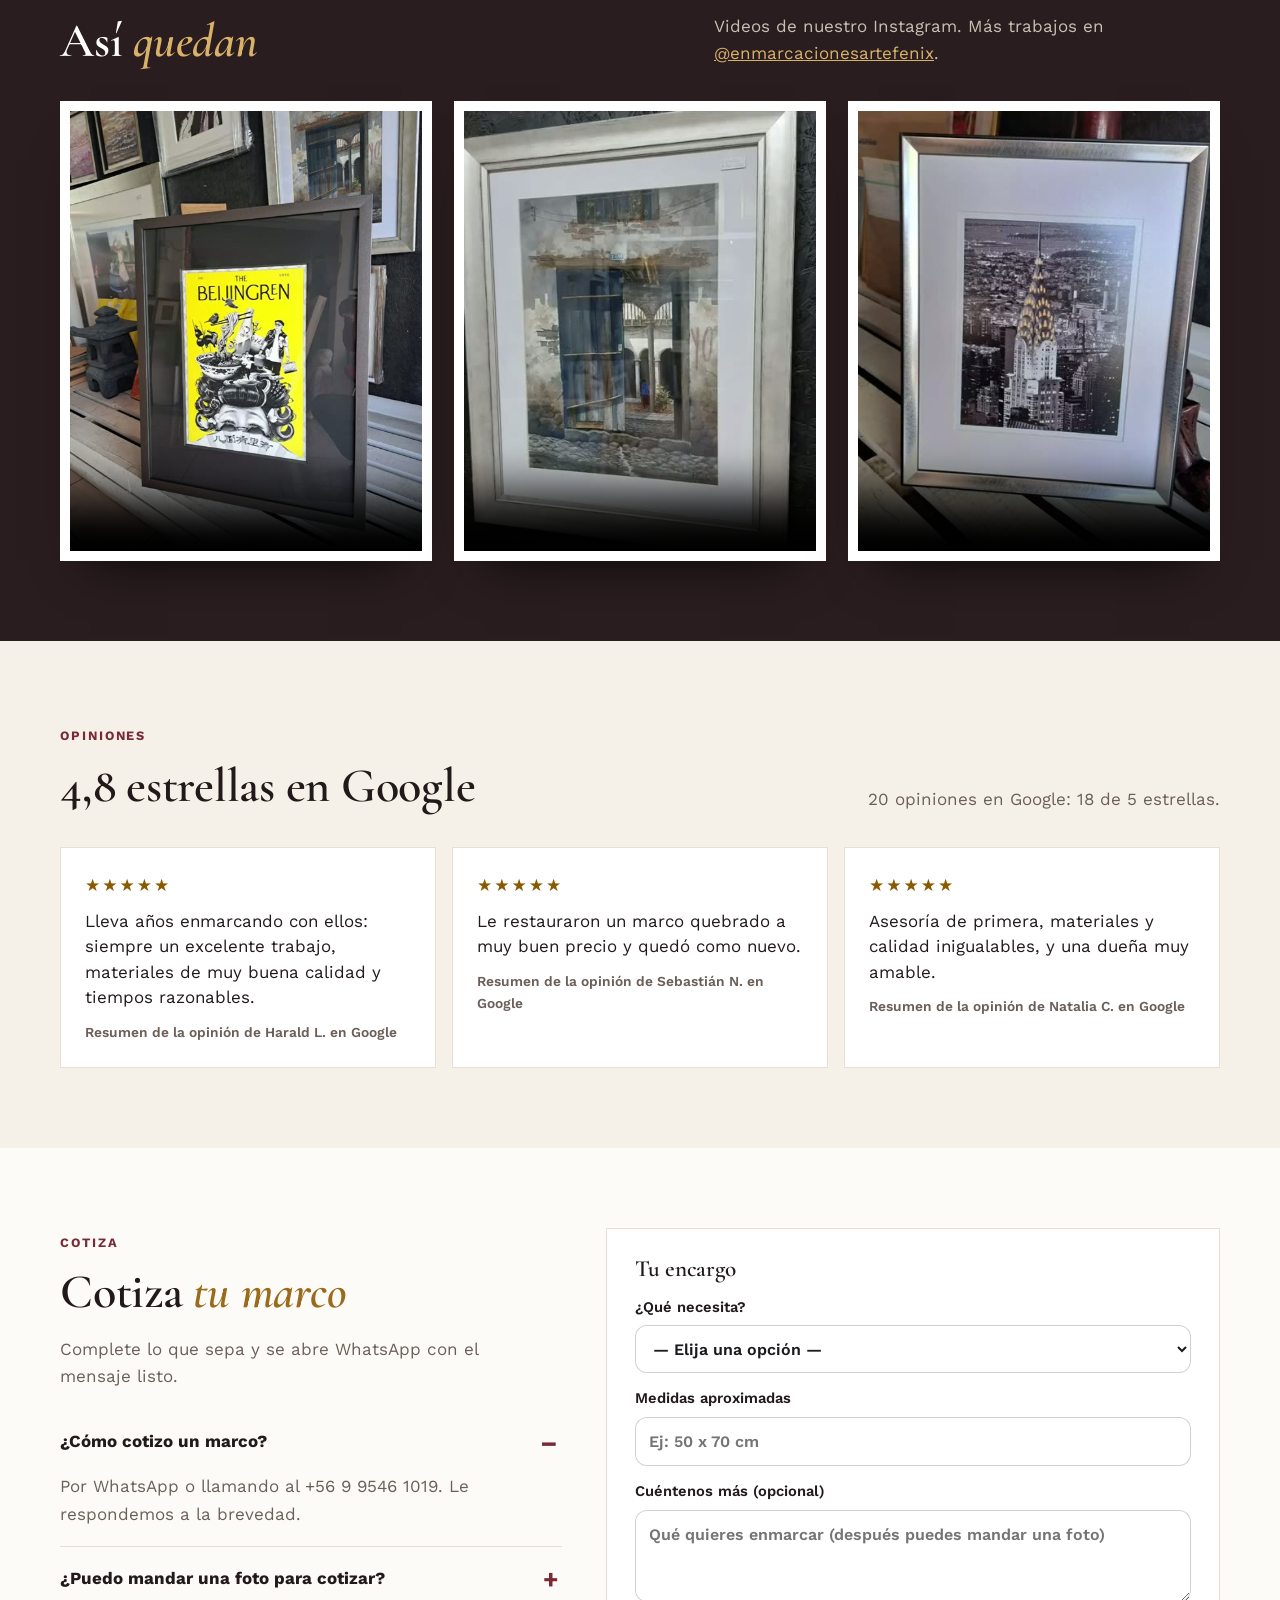
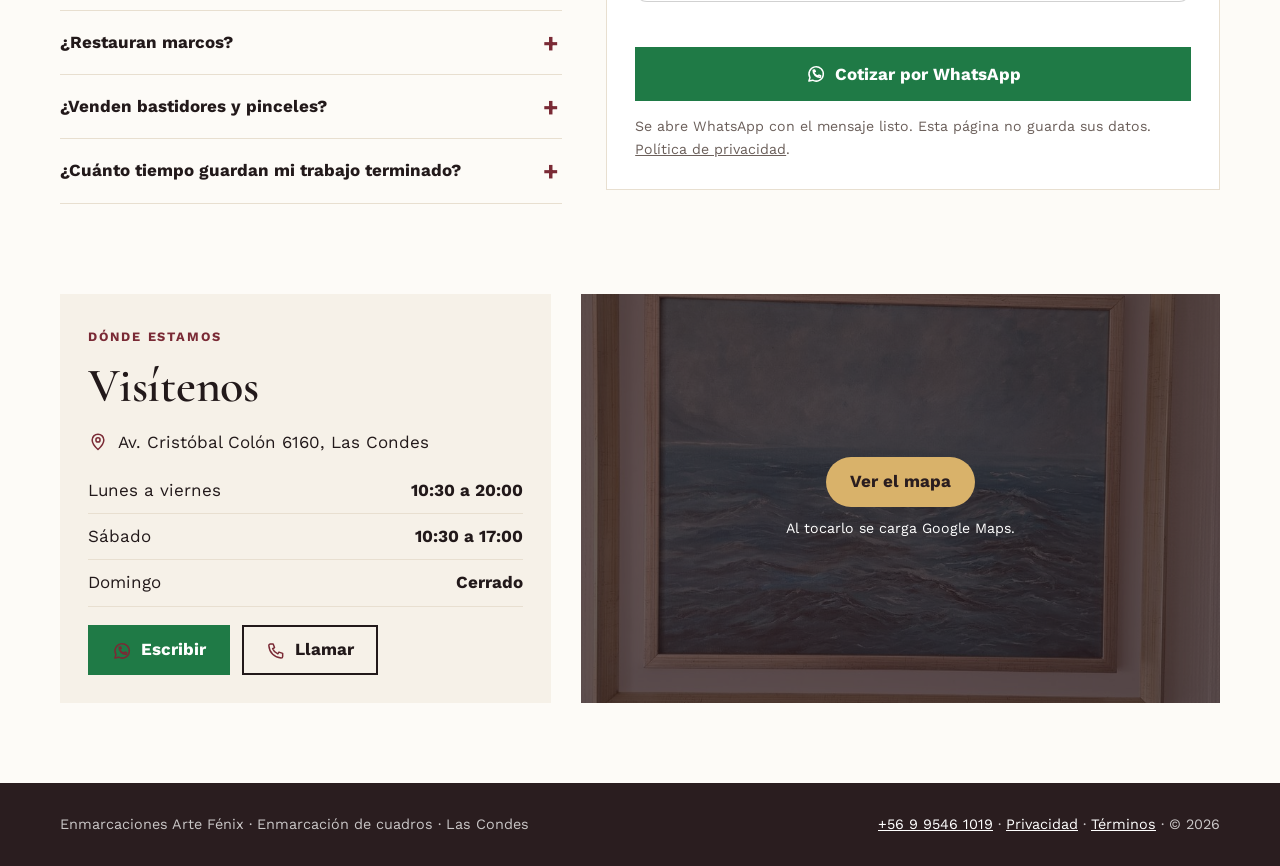
==== commit 35410e44: "Privacidad, términos y 20 puntos: sin noindex, canonical, mapa a pedido, contraste de estrellas, por" ====
--- a/index.html
+++ b/index.html
@@ -5,7 +5,7 @@
 <meta name="viewport" content="width=device-width, initial-scale=1">
 <title>Enmarcaciones Arte Fénix · Enmarcación de cuadros en Las Condes</title>
 <meta name="description" content="Enmarcaciones Arte Fénix: enmarcación a medida, diplomas, restauración de marcos y venta de obras y bastidores en Av. Cristóbal Colón 6160, Las Condes.">
-<meta name="robots" content="noindex">
+<link rel="canonical" href="https://enmarcacionesartefenix.cl/">
 <meta property="og:title" content="Enmarcaciones Arte Fénix · Enmarcación de cuadros en Las Condes">
 <meta property="og:description" content="Enmarcaciones Arte Fénix: enmarcación a medida, diplomas, restauración de marcos y venta de obras y bastidores en Av. Cristóbal Colón 6160, Las Condes.">
 <meta property="og:image" content="https://enmarcacionesartefenix.cl/assets/vista.jpg"><meta property="og:image:width" content="1200"><meta property="og:image:height" content="630">
@@ -87,7 +87,7 @@
 .opis{background:var(--c3)}
 .resgrid{display:grid;grid-template-columns:repeat(3,1fr);gap:16px}@media (max-width:900px){.resgrid{grid-template-columns:1fr}}
 .res{margin:0;background:var(--panel);border:1px solid var(--linea);border-radius:var(--r);padding:24px;display:flex;flex-direction:column;gap:10px}
-.res blockquote{margin:0;font-size:1.06rem;line-height:1.5}.res figcaption{color:var(--suave);font-size:.86rem;font-weight:600}.est{color:#b07a00;letter-spacing:2px}
+.res blockquote{margin:0;font-size:1.06rem;line-height:1.5}.res figcaption{color:var(--suave);font-size:.86rem;font-weight:600}.est{color:#8a5a00;letter-spacing:2px}
 .pedir .wrap{display:grid;grid-template-columns:.9fr 1.1fr;gap:44px;align-items:start}@media (max-width:880px){.pedir .wrap{grid-template-columns:1fr}}
 .faqs{margin-top:20px}
 .form{background:var(--panel);border:1px solid var(--linea);border-radius:var(--r);padding:28px;display:grid;gap:14px;color:var(--tinta)}
@@ -102,7 +102,7 @@
 .lugar{padding-top:10px}.donde{display:grid;grid-template-columns:1fr 1.3fr;gap:30px;align-items:stretch}.donde .dato{background:var(--c3);border-radius:var(--r);padding:28px}
 .donde h2{margin-bottom:16px}.donde .dato p{margin:0 0 12px;display:flex;gap:10px}.donde .dato .i{color:var(--c1);margin-top:3px}
 .hor{list-style:none;padding:0;margin:0 0 18px}.hor li{display:flex;justify-content:space-between;gap:12px;padding:9px 0;border-bottom:1px solid var(--linea)}
-.mapa{width:100%;min-height:320px;height:100%;border:0;border-radius:var(--r)}
+.mapa{width:100%;min-height:320px;height:100%;border:0;border-radius:var(--r)}.mapa-off{display:grid;place-content:center;justify-items:center;gap:10px;background:var(--c3) url(assets/g1.jpg) center/cover;position:relative;overflow:hidden;text-align:center}.mapa-off::before{content:"";position:absolute;inset:0;background:rgba(42,29,31,.72)}.mapa-off>*{position:relative}.mapa-off button{min-height:50px;padding:0 24px;border:0;border-radius:999px;background:var(--c2);color:#2a1d1f;font-weight:700;cursor:pointer}.mapa-off small{color:#fff}
 @media (max-width:820px){.donde{grid-template-columns:1fr}}
 footer{background:var(--oscuro);color:rgba(255,255,255,.75);font-size:.9rem;padding:30px 0}footer .wrap{display:flex;flex-wrap:wrap;gap:10px 26px;justify-content:space-between}footer a{color:#fff}
 :root{--c1:#7a2a35;--c2:#d9b26a;--c3:#f6f1e8;--fondo:#fdfbf7;--tinta:#22191a;--suave:#6b5f5a;--linea:#e8dfd0;--panel:#fff;--oscuro:#2a1d1f;--ft:'Cormorant Garamond',Georgia,serif;--fx:'Work Sans',system-ui,sans-serif;--r:0px}
@@ -184,7 +184,7 @@
     <label class="campo">Cuéntenos más (opcional)<textarea data-k="Detalle:" placeholder="Qué quieres enmarcar (después puedes mandar una foto)"></textarea></label>
     <p class="aviso-f" role="status"></p>
     <button class="btn-f" type="submit"><svg class="i" viewBox="0 0 24 24" aria-hidden="true"><path d="M3.5 20.5l1.3-4.2A8.6 8.6 0 1 1 8 19.4z"/><path d="M9 8.6c.2 2.9 2.6 5.4 5.6 5.8l1-1.1 1.9.8-.4 1.8c-4.6.4-8.8-3.6-8.5-8.3l1.8-.4.8 1.9z"/></svg>Cotizar por WhatsApp</button>
-    <small>Se abre WhatsApp con el mensaje listo. Esta página no guarda sus datos.</small>
+    <small>Se abre WhatsApp con el mensaje listo. Esta página no guarda sus datos. <a href="privacidad.html">Política de privacidad</a>.</small>
   </form>
 </div></section>
 
@@ -193,11 +193,12 @@
     <div class="dato reveal"><span class="eti">Dónde estamos</span><h2>Visítenos</h2>
       <p><svg class="i" viewBox="0 0 24 24" aria-hidden="true"><path d="M12 21s-7-6.2-7-11.4A7 7 0 0 1 19 9.6C19 14.8 12 21 12 21z"/><circle cx="12" cy="9.5" r="2.5"/></svg><span>Av. Cristóbal Colón 6160, Las Condes</span></p><ul class="hor"><li><span>Lunes a viernes</span><b>10:30 a 20:00</b></li><li><span>Sábado</span><b>10:30 a 17:00</b></li><li><span>Domingo</span><b>Cerrado</b></li></ul>
       <div class="acciones"><a class="btn btn-wa" href="https://wa.me/56995461019?text=Hola%2C%20vi%20su%20p%C3%A1gina%20web%20y%20quiero%20cotizar%20un%20marco" target="_blank" rel="noopener"><svg class="i" viewBox="0 0 24 24" aria-hidden="true"><path d="M3.5 20.5l1.3-4.2A8.6 8.6 0 1 1 8 19.4z"/><path d="M9 8.6c.2 2.9 2.6 5.4 5.6 5.8l1-1.1 1.9.8-.4 1.8c-4.6.4-8.8-3.6-8.5-8.3l1.8-.4.8 1.9z"/></svg>Escribir</a><a class="btn btn-o" href="tel:+56995461019"><svg class="i" viewBox="0 0 24 24" aria-hidden="true"><path d="M5 3.5h3.6l1.6 4.4-2.2 1.4a11 11 0 0 0 6.2 6.2l1.4-2.2 4.4 1.6V18.5A2 2 0 0 1 18 20.5 15.5 15.5 0 0 1 3.5 6 2 2 0 0 1 5 3.5z"/></svg>Llamar</a></div></div>
-    <iframe class="mapa" title="Mapa de Enmarcaciones Arte Fénix" loading="lazy" src="https://www.google.com/maps?q=Av.%20Crist%C3%B3bal%20Col%C3%B3n%206160%2C%20Las%20Condes%2C%20Chile&z=15&output=embed"></iframe>
+    <div class="mapa mapa-off" id="mapa"><button type="button" id="verMapa">Ver el mapa</button><small>Al tocarlo se carga Google Maps.</small></div>
   </div>
 </div></section>
 </main>
-<footer><div class="wrap"><span>Enmarcaciones Arte Fénix · Enmarcación de cuadros · Las Condes</span><span><a href="tel:+56995461019">+56 9 9546 1019</a> · &copy; <span id="y"></span></span></div></footer>
+<script>(function(){var b=document.getElementById("verMapa");if(!b)return;b.addEventListener("click",function(){var f=document.createElement("iframe");f.className="mapa";f.title="Mapa de Enmarcaciones Arte Fénix";f.src="https://www.google.com/maps?q=Av.%20Crist%C3%B3bal%20Col%C3%B3n%206160%2C%20Las%20Condes%2C%20Chile&z=15&output=embed";document.getElementById("mapa").replaceWith(f);});})();</script>
+<footer><div class="wrap"><span>Enmarcaciones Arte Fénix · Enmarcación de cuadros · Las Condes</span><span><a href="tel:+56995461019">+56 9 9546 1019</a> · <a href="privacidad.html">Privacidad</a> · <a href="terminos.html">Términos</a> · &copy; <span id="y"></span></span></div></footer>
 <script>
 document.querySelectorAll('form[data-cot]').forEach(function(f){f.addEventListener('submit',function(ev){ev.preventDefault();
   var m=f.getAttribute('data-msg'),av=f.querySelector('.aviso-f'),falta=null;
